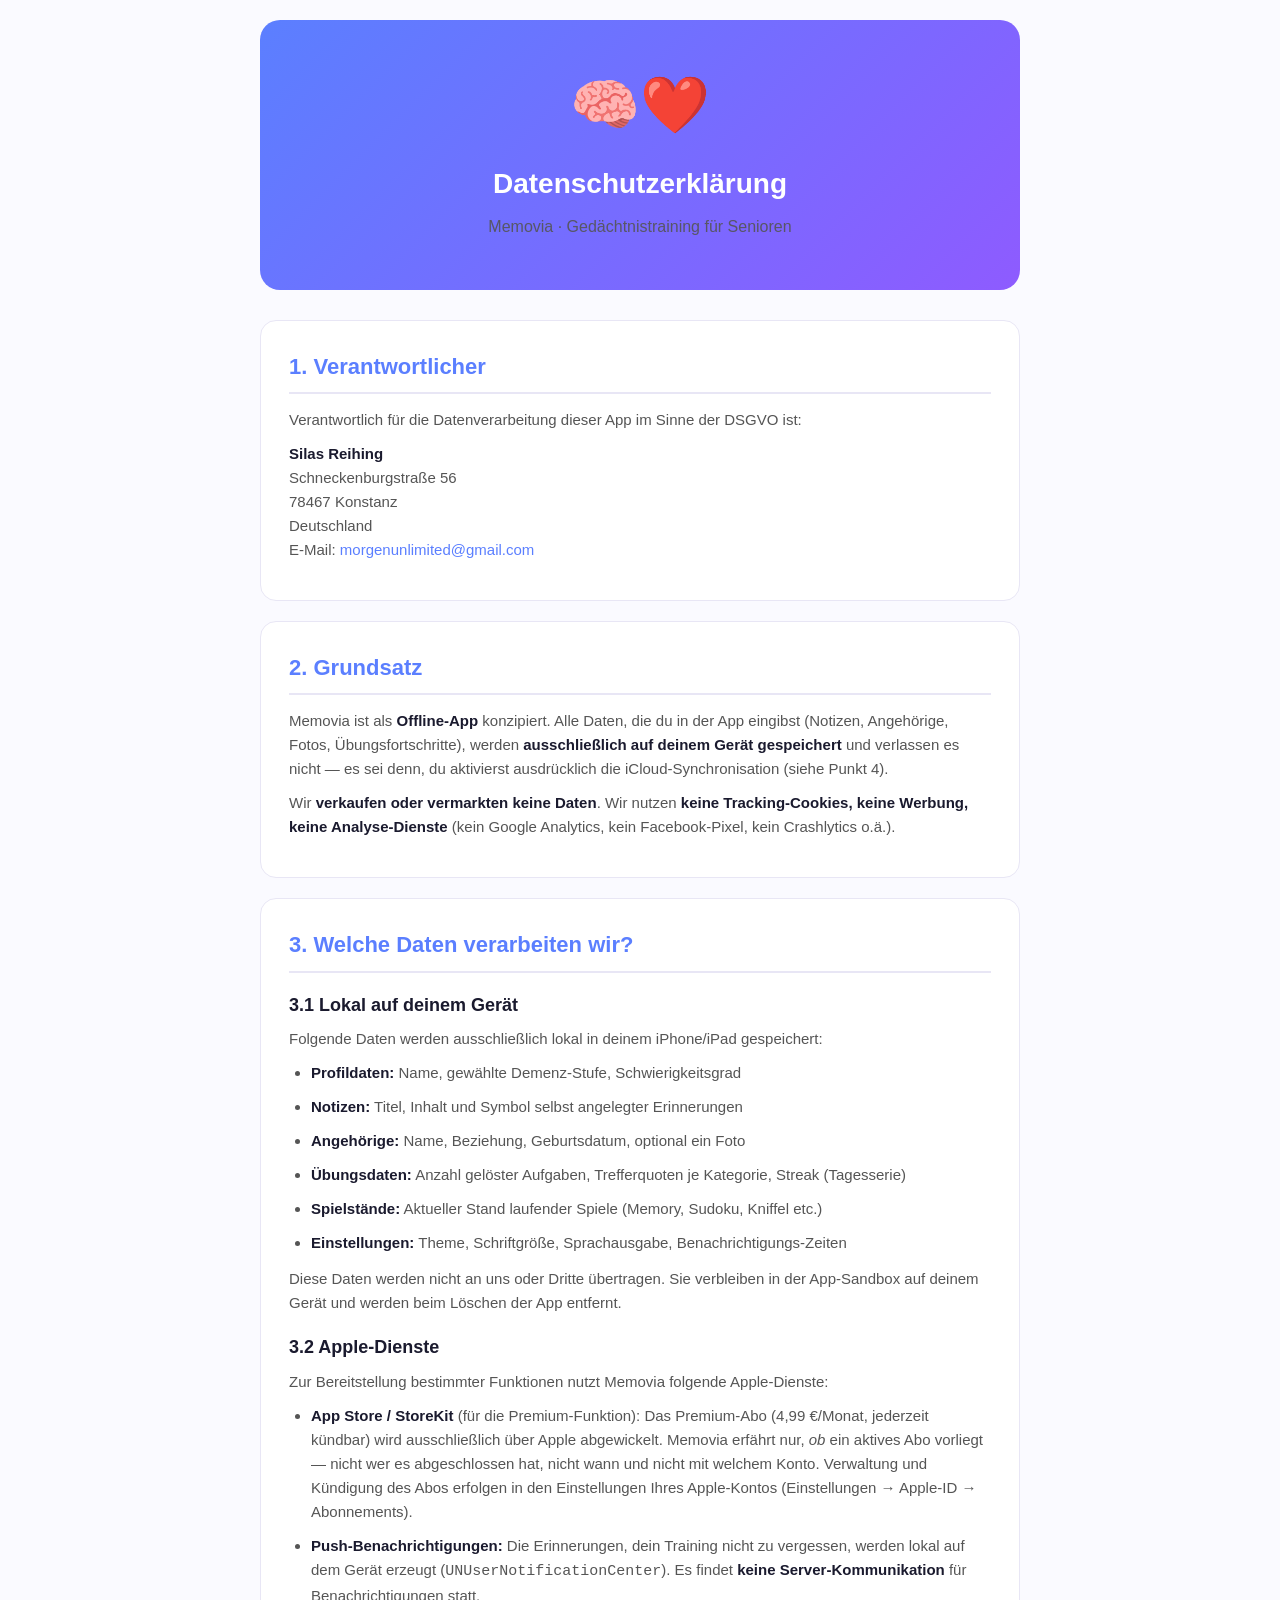
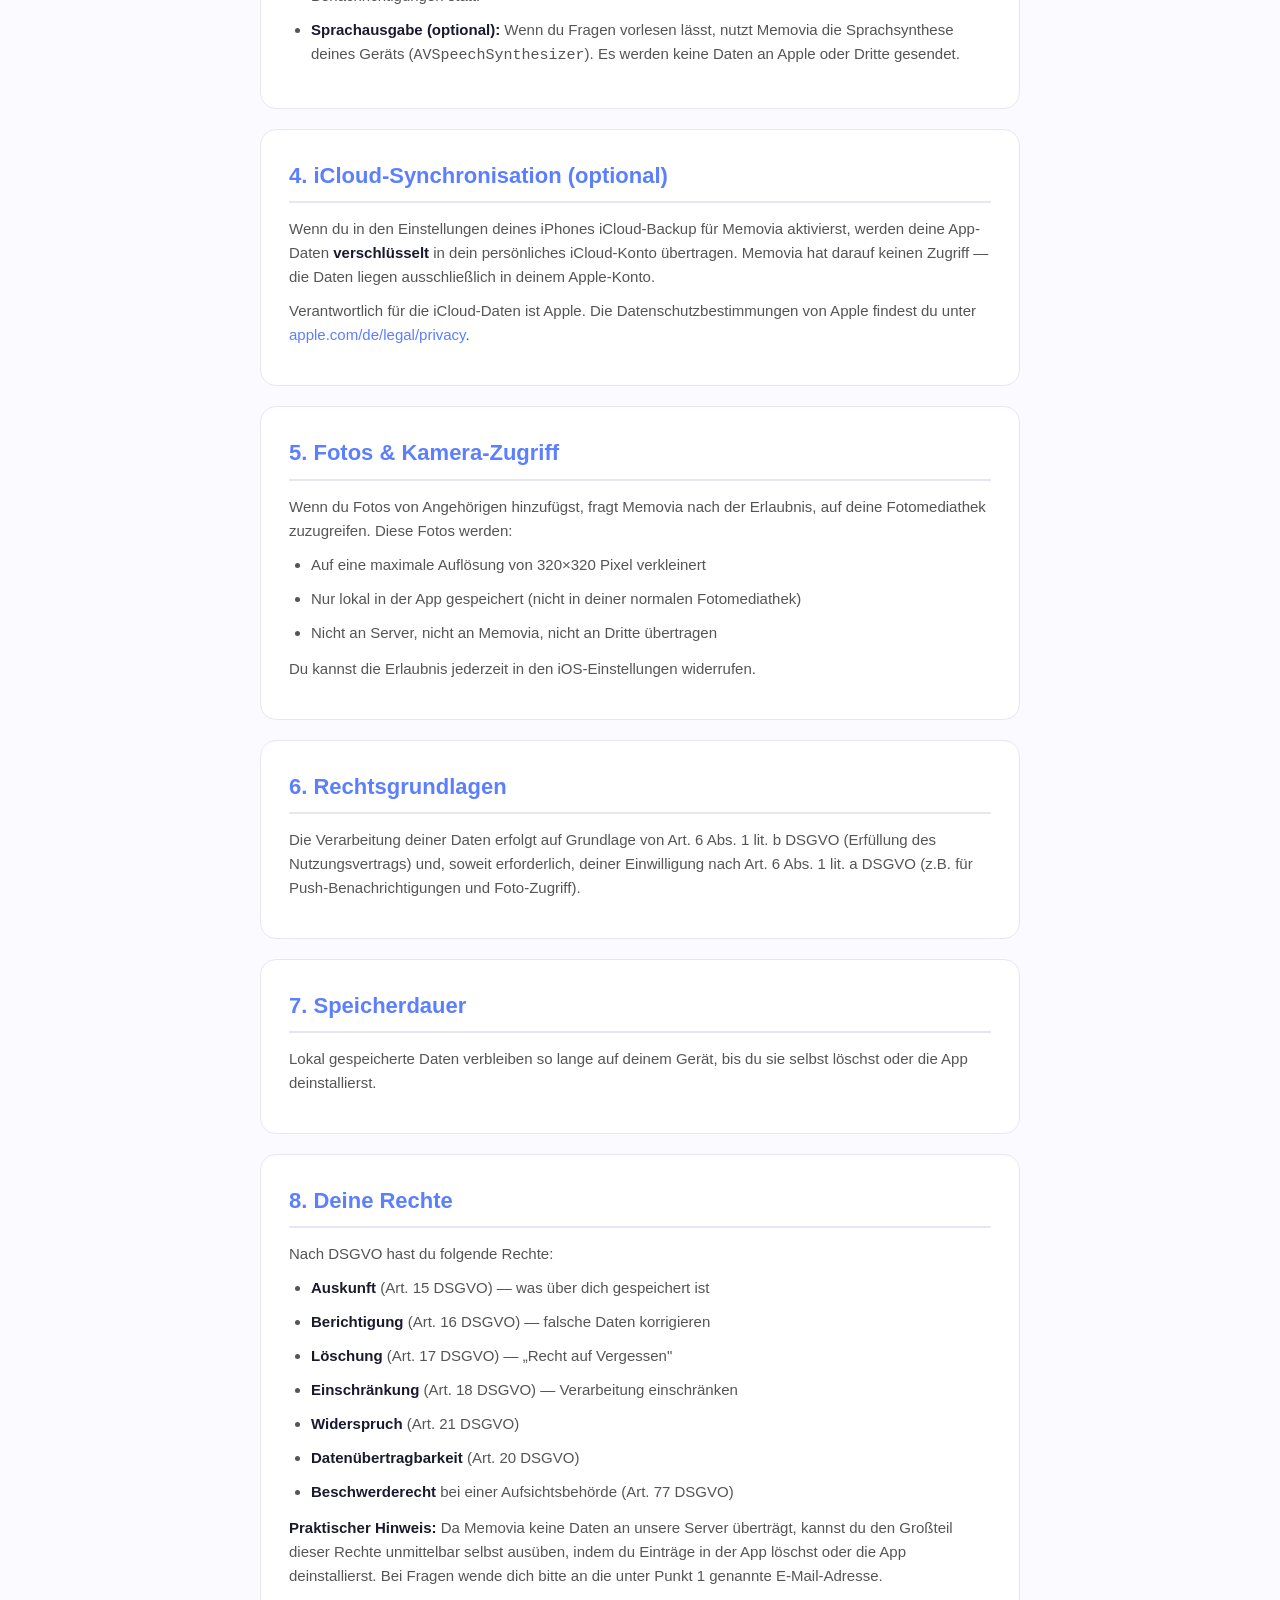
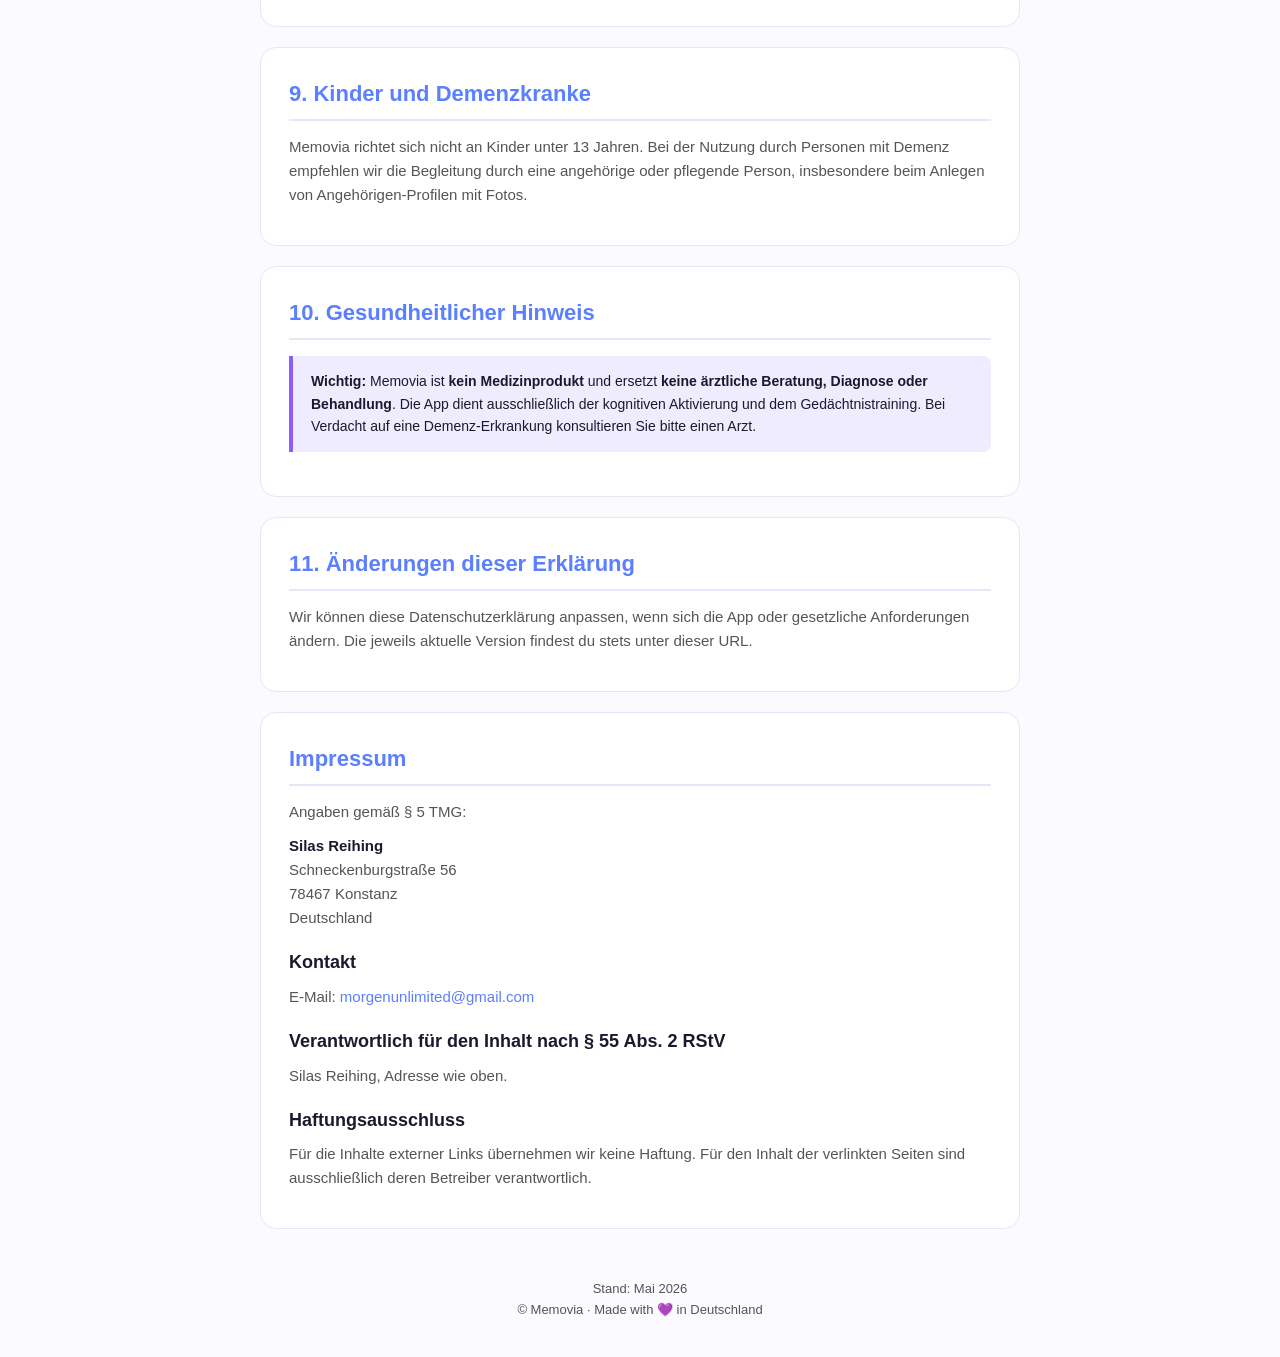
==== index.html @ f624fde2 "Add files via upload" ====
<!DOCTYPE html>
<html lang="de">
<head>
<meta charset="UTF-8">
<meta name="viewport" content="width=device-width, initial-scale=1.0">
<title>Datenschutzerklärung · Memovia</title>
<style>
  :root {
    --primary: #5B7FFF;
    --secondary: #8E5BFF;
    --accent: #FF6B8E;
    --text: #1a1a2e;
    --text-muted: #555;
    --bg: #fafaff;
    --card: #ffffff;
    --border: #e8e6f5;
  }
  * { box-sizing: border-box; margin: 0; padding: 0; }
  body {
    font-family: -apple-system, BlinkMacSystemFont, "Segoe UI", Roboto, sans-serif;
    background: var(--bg);
    color: var(--text);
    line-height: 1.6;
    padding: 20px;
  }
  .container {
    max-width: 760px;
    margin: 0 auto;
  }
  header {
    background: linear-gradient(135deg, var(--primary), var(--secondary));
    color: white;
    padding: 40px 30px;
    border-radius: 20px;
    margin-bottom: 30px;
    text-align: center;
  }
  header .logo {
    font-size: 56px;
    margin-bottom: 12px;
  }
  header h1 {
    font-size: 28px;
    margin-bottom: 8px;
    font-weight: 700;
  }
  header .subtitle {
    opacity: 0.9;
    font-size: 16px;
  }
  .card {
    background: var(--card);
    border: 1px solid var(--border);
    border-radius: 16px;
    padding: 28px;
    margin-bottom: 20px;
  }
  h2 {
    color: var(--primary);
    font-size: 22px;
    margin-bottom: 14px;
    padding-bottom: 8px;
    border-bottom: 2px solid var(--border);
  }
  h3 {
    color: var(--text);
    font-size: 18px;
    margin: 18px 0 8px 0;
  }
  p, li {
    color: var(--text-muted);
    font-size: 15px;
    margin-bottom: 10px;
  }
  ul, ol { padding-left: 22px; margin-bottom: 12px; }
  strong { color: var(--text); }
  .placeholder {
    background: #fff4e6;
    color: #cc7a00;
    padding: 2px 8px;
    border-radius: 4px;
    font-family: "SF Mono", Menlo, monospace;
    font-size: 14px;
  }
  .meta {
    text-align: center;
    color: var(--text-muted);
    font-size: 13px;
    margin-top: 30px;
    padding: 20px;
  }
  a { color: var(--primary); text-decoration: none; }
  a:hover { text-decoration: underline; }
  .note {
    background: #f0ecff;
    border-left: 4px solid var(--secondary);
    padding: 14px 18px;
    margin: 16px 0;
    border-radius: 0 8px 8px 0;
    font-size: 14px;
  }
  @media (max-width: 600px) {
    header { padding: 30px 20px; }
    header h1 { font-size: 22px; }
    .card { padding: 20px; }
  }
</style>
</head>
<body>
<div class="container">

  <header>
    <div class="logo">🧠❤️</div>
    <h1>Datenschutzerklärung</h1>
    <p class="subtitle">Memovia · Gedächtnistraining für Senioren</p>
  </header>

  <div class="card">
    <h2>1. Verantwortlicher</h2>
    <p>Verantwortlich für die Datenverarbeitung dieser App im Sinne der DSGVO ist:</p>
    <p>
      <strong>Silas Reihing</strong><br>
      Schneckenburgstraße 56<br>
      78467 Konstanz<br>
      Deutschland<br>
      E-Mail: <a href="mailto:morgenunlimited@gmail.com">morgenunlimited@gmail.com</a>
    </p>
  </div>

  <div class="card">
    <h2>2. Grundsatz</h2>
    <p>
      Memovia ist als <strong>Offline-App</strong> konzipiert. Alle Daten, die du
      in der App eingibst (Notizen, Angehörige, Fotos, Übungsfortschritte), werden
      <strong>ausschließlich auf deinem Gerät gespeichert</strong> und verlassen
      es nicht — es sei denn, du aktivierst ausdrücklich die iCloud-Synchronisation
      (siehe Punkt 4).
    </p>
    <p>
      Wir <strong>verkaufen oder vermarkten keine Daten</strong>. Wir nutzen
      <strong>keine Tracking-Cookies, keine Werbung, keine Analyse-Dienste</strong>
      (kein Google Analytics, kein Facebook-Pixel, kein Crashlytics o.ä.).
    </p>
  </div>

  <div class="card">
    <h2>3. Welche Daten verarbeiten wir?</h2>

    <h3>3.1 Lokal auf deinem Gerät</h3>
    <p>Folgende Daten werden ausschließlich lokal in deinem iPhone/iPad gespeichert:</p>
    <ul>
      <li><strong>Profildaten:</strong> Name, gewählte Demenz-Stufe, Schwierigkeitsgrad</li>
      <li><strong>Notizen:</strong> Titel, Inhalt und Symbol selbst angelegter Erinnerungen</li>
      <li><strong>Angehörige:</strong> Name, Beziehung, Geburtsdatum, optional ein Foto</li>
      <li><strong>Übungsdaten:</strong> Anzahl gelöster Aufgaben, Trefferquoten je Kategorie, Streak (Tagesserie)</li>
      <li><strong>Spielstände:</strong> Aktueller Stand laufender Spiele (Memory, Sudoku, Kniffel etc.)</li>
      <li><strong>Einstellungen:</strong> Theme, Schriftgröße, Sprachausgabe, Benachrichtigungs-Zeiten</li>
    </ul>
    <p>
      Diese Daten werden nicht an uns oder Dritte übertragen. Sie verbleiben in
      der App-Sandbox auf deinem Gerät und werden beim Löschen der App entfernt.
    </p>

    <h3>3.2 Apple-Dienste</h3>
    <p>Zur Bereitstellung bestimmter Funktionen nutzt Memovia folgende Apple-Dienste:</p>
    <ul>
      <li>
        <strong>App Store / StoreKit</strong> (für die Premium-Funktion):
        Das Premium-Abo (4,99 €/Monat, jederzeit kündbar) wird ausschließlich
        über Apple abgewickelt. Memovia erfährt nur, <em>ob</em> ein aktives Abo
        vorliegt — nicht wer es abgeschlossen hat, nicht wann und nicht mit welchem
        Konto. Verwaltung und Kündigung des Abos erfolgen in den Einstellungen
        Ihres Apple-Kontos (Einstellungen → Apple-ID → Abonnements).
      </li>
      <li>
        <strong>Push-Benachrichtigungen:</strong> Die Erinnerungen, dein Training
        nicht zu vergessen, werden lokal auf dem Gerät erzeugt
        (<code>UNUserNotificationCenter</code>). Es findet <strong>keine
        Server-Kommunikation</strong> für Benachrichtigungen statt.
      </li>
      <li>
        <strong>Sprachausgabe (optional):</strong> Wenn du Fragen vorlesen
        lässt, nutzt Memovia die Sprachsynthese deines Geräts (<code>AVSpeechSynthesizer</code>).
        Es werden keine Daten an Apple oder Dritte gesendet.
      </li>
    </ul>
  </div>

  <div class="card">
    <h2>4. iCloud-Synchronisation (optional)</h2>
    <p>
      Wenn du in den Einstellungen deines iPhones iCloud-Backup für Memovia
      aktivierst, werden deine App-Daten <strong>verschlüsselt</strong> in dein
      persönliches iCloud-Konto übertragen. Memovia hat darauf keinen Zugriff —
      die Daten liegen ausschließlich in deinem Apple-Konto.
    </p>
    <p>
      Verantwortlich für die iCloud-Daten ist Apple. Die Datenschutzbestimmungen
      von Apple findest du unter
      <a href="https://www.apple.com/de/legal/privacy/" target="_blank" rel="noopener">apple.com/de/legal/privacy</a>.
    </p>
  </div>

  <div class="card">
    <h2>5. Fotos & Kamera-Zugriff</h2>
    <p>
      Wenn du Fotos von Angehörigen hinzufügst, fragt Memovia nach der Erlaubnis,
      auf deine Fotomediathek zuzugreifen. Diese Fotos werden:
    </p>
    <ul>
      <li>Auf eine maximale Auflösung von 320×320 Pixel verkleinert</li>
      <li>Nur lokal in der App gespeichert (nicht in deiner normalen Fotomediathek)</li>
      <li>Nicht an Server, nicht an Memovia, nicht an Dritte übertragen</li>
    </ul>
    <p>
      Du kannst die Erlaubnis jederzeit in den iOS-Einstellungen widerrufen.
    </p>
  </div>

  <div class="card">
    <h2>6. Rechtsgrundlagen</h2>
    <p>
      Die Verarbeitung deiner Daten erfolgt auf Grundlage von Art. 6 Abs. 1 lit. b
      DSGVO (Erfüllung des Nutzungsvertrags) und, soweit erforderlich, deiner
      Einwilligung nach Art. 6 Abs. 1 lit. a DSGVO (z.B. für Push-Benachrichtigungen
      und Foto-Zugriff).
    </p>
  </div>

  <div class="card">
    <h2>7. Speicherdauer</h2>
    <p>
      Lokal gespeicherte Daten verbleiben so lange auf deinem Gerät, bis du sie
      selbst löschst oder die App deinstallierst.
    </p>
  </div>

  <div class="card">
    <h2>8. Deine Rechte</h2>
    <p>Nach DSGVO hast du folgende Rechte:</p>
    <ul>
      <li><strong>Auskunft</strong> (Art. 15 DSGVO) — was über dich gespeichert ist</li>
      <li><strong>Berichtigung</strong> (Art. 16 DSGVO) — falsche Daten korrigieren</li>
      <li><strong>Löschung</strong> (Art. 17 DSGVO) — „Recht auf Vergessen"</li>
      <li><strong>Einschränkung</strong> (Art. 18 DSGVO) — Verarbeitung einschränken</li>
      <li><strong>Widerspruch</strong> (Art. 21 DSGVO)</li>
      <li><strong>Datenübertragbarkeit</strong> (Art. 20 DSGVO)</li>
      <li><strong>Beschwerderecht</strong> bei einer Aufsichtsbehörde (Art. 77 DSGVO)</li>
    </ul>
    <p>
      <strong>Praktischer Hinweis:</strong> Da Memovia keine Daten an unsere
      Server überträgt, kannst du den Großteil dieser Rechte unmittelbar selbst
      ausüben, indem du Einträge in der App löschst oder die App deinstallierst.
      Bei Fragen wende dich bitte an die unter Punkt 1 genannte E-Mail-Adresse.
    </p>
  </div>

  <div class="card">
    <h2>9. Kinder und Demenzkranke</h2>
    <p>
      Memovia richtet sich nicht an Kinder unter 13 Jahren. Bei der Nutzung
      durch Personen mit Demenz empfehlen wir die Begleitung durch eine
      angehörige oder pflegende Person, insbesondere beim Anlegen von
      Angehörigen-Profilen mit Fotos.
    </p>
  </div>

  <div class="card">
    <h2>10. Gesundheitlicher Hinweis</h2>
    <div class="note">
      <strong>Wichtig:</strong> Memovia ist <strong>kein Medizinprodukt</strong>
      und ersetzt <strong>keine ärztliche Beratung, Diagnose oder Behandlung</strong>.
      Die App dient ausschließlich der kognitiven Aktivierung und dem
      Gedächtnistraining. Bei Verdacht auf eine Demenz-Erkrankung
      konsultieren Sie bitte einen Arzt.
    </div>
  </div>

  <div class="card">
    <h2>11. Änderungen dieser Erklärung</h2>
    <p>
      Wir können diese Datenschutzerklärung anpassen, wenn sich die App oder
      gesetzliche Anforderungen ändern. Die jeweils aktuelle Version findest du
      stets unter dieser URL.
    </p>
  </div>

  <!-- IMPRESSUM -->
  <div class="card">
    <h2>Impressum</h2>
    <p>Angaben gemäß § 5 TMG:</p>
    <p>
      <strong>Silas Reihing</strong><br>
      Schneckenburgstraße 56<br>
      78467 Konstanz<br>
      Deutschland
    </p>
    <h3>Kontakt</h3>
    <p>
      E-Mail: <a href="mailto:morgenunlimited@gmail.com">morgenunlimited@gmail.com</a></p>
    <h3>Verantwortlich für den Inhalt nach § 55 Abs. 2 RStV</h3>
    <p>
      Silas Reihing, Adresse wie oben.
    </p>
    <h3>Haftungsausschluss</h3>
    <p>
      Für die Inhalte externer Links übernehmen wir keine Haftung. Für den
      Inhalt der verlinkten Seiten sind ausschließlich deren Betreiber verantwortlich.
    </p>
  </div>

  <div class="meta">
    Stand: Mai 2026<br>
    © Memovia · Made with 💜 in Deutschland
  </div>

</div>
</body>
</html>
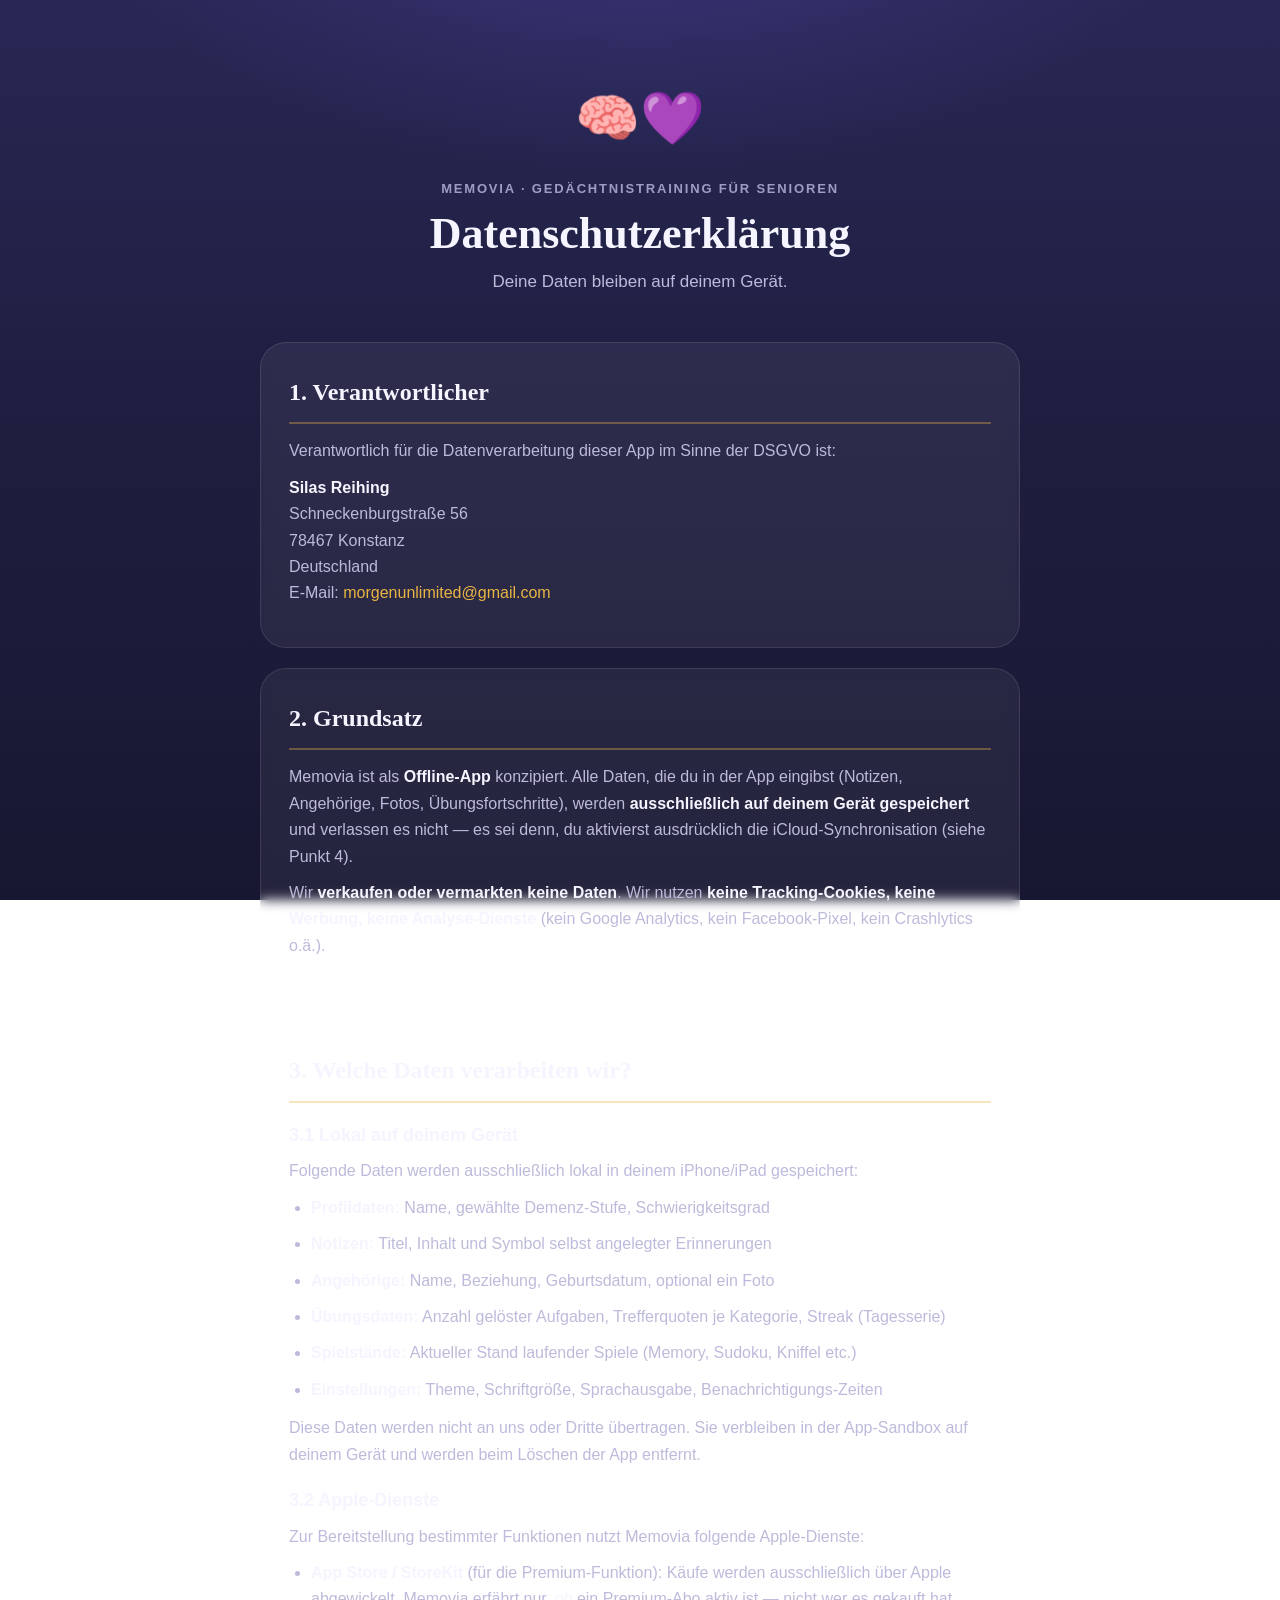
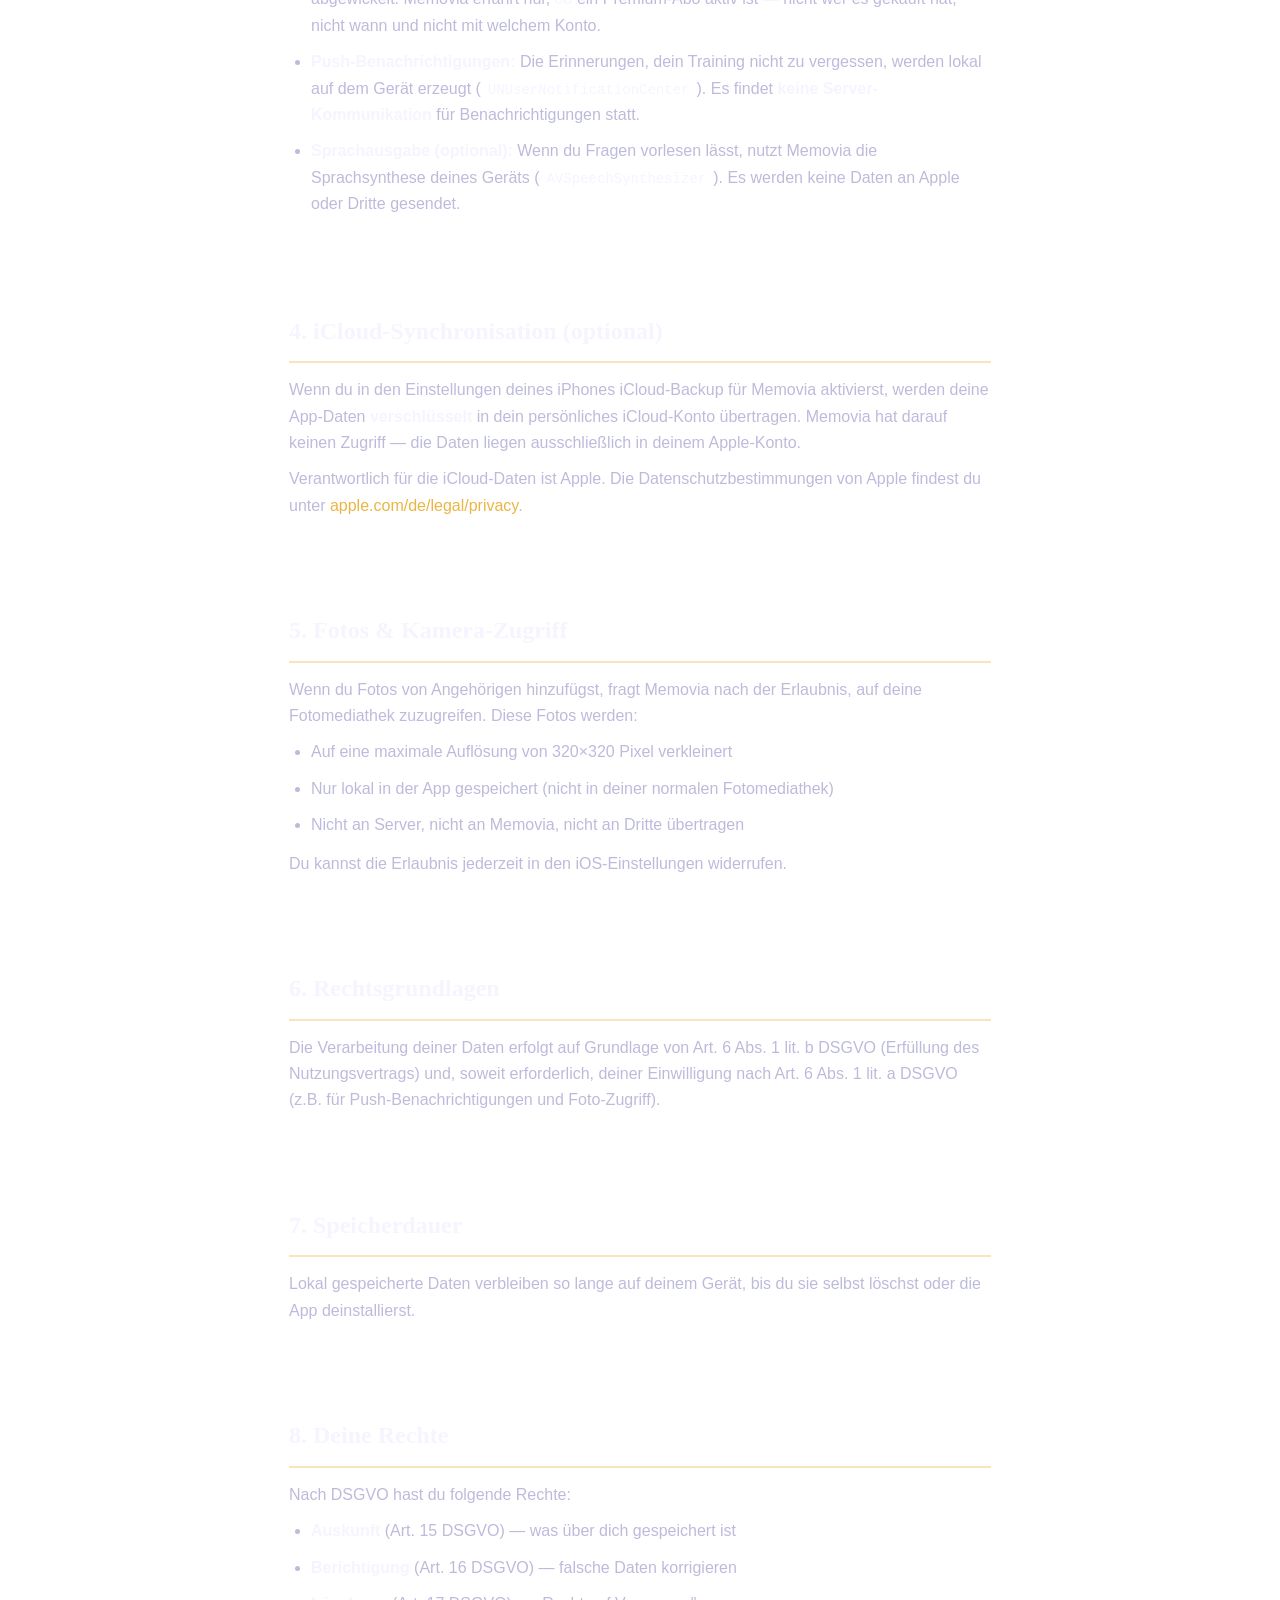
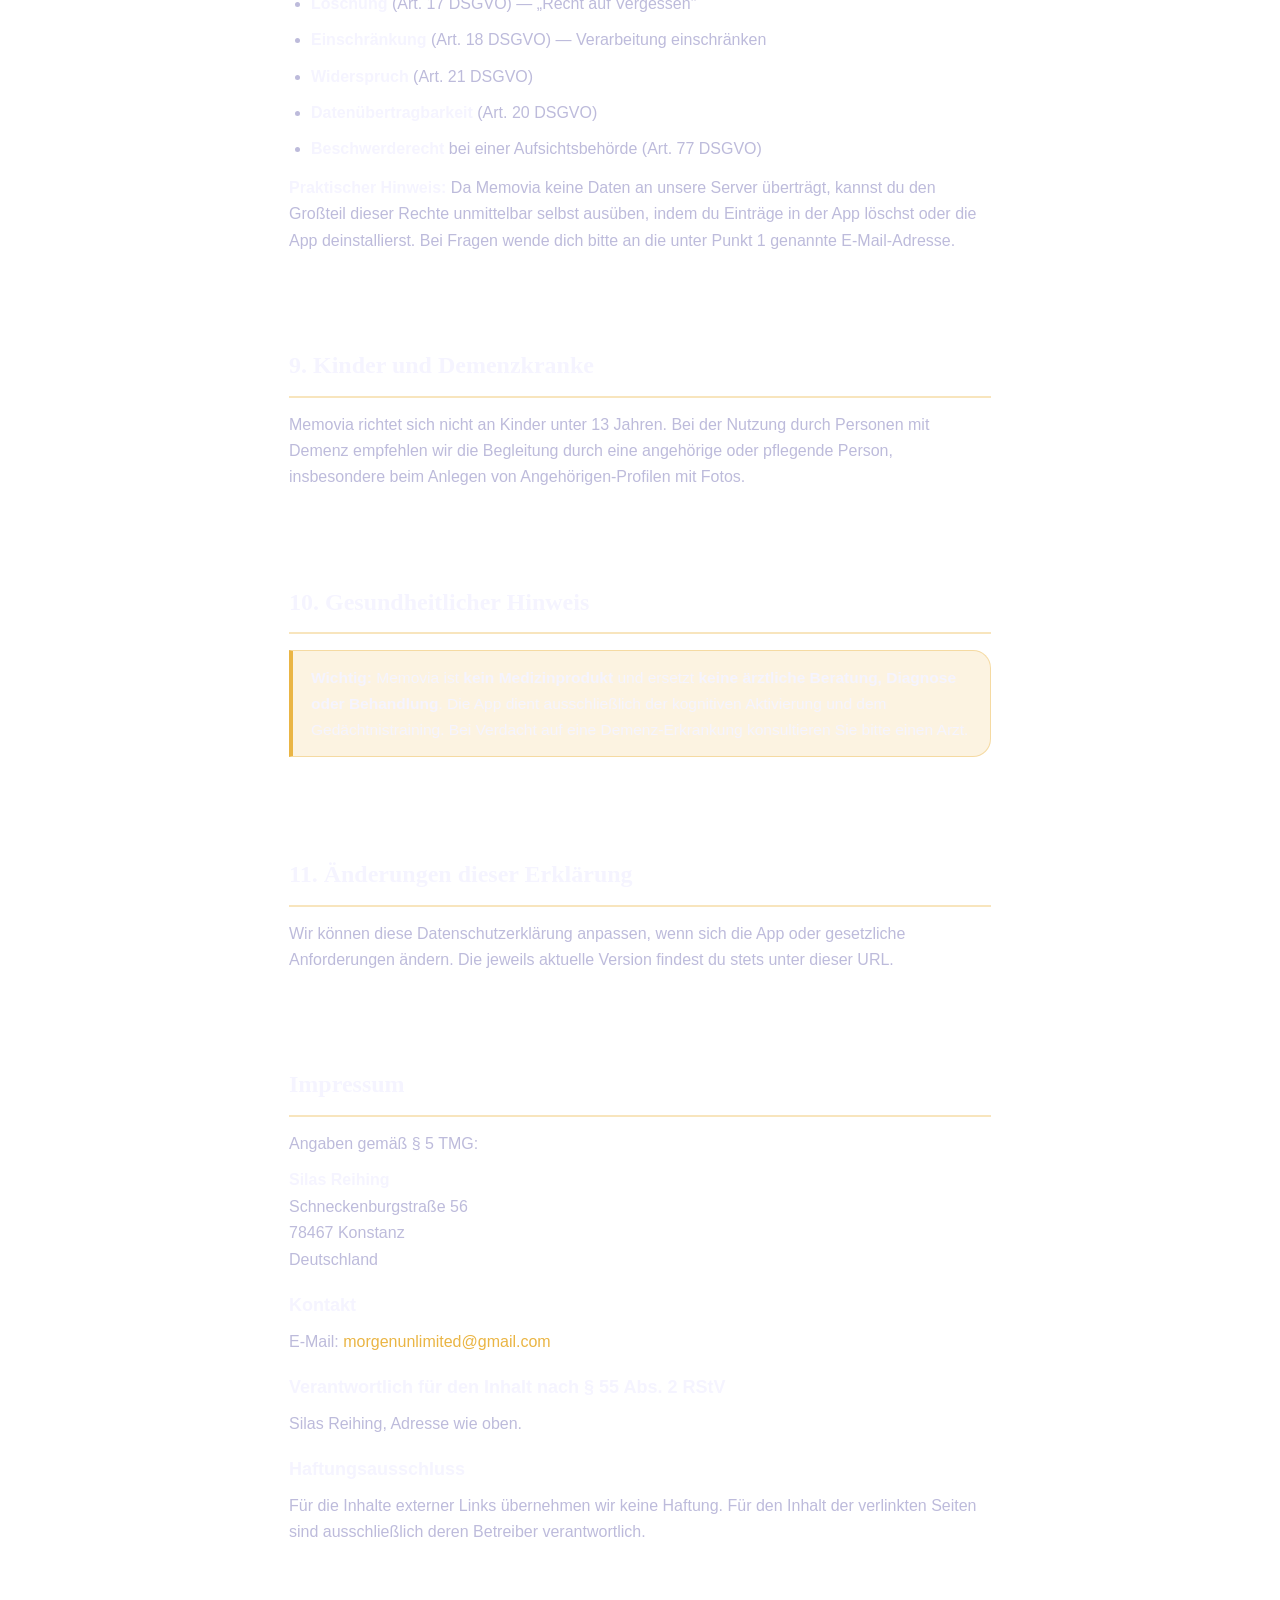
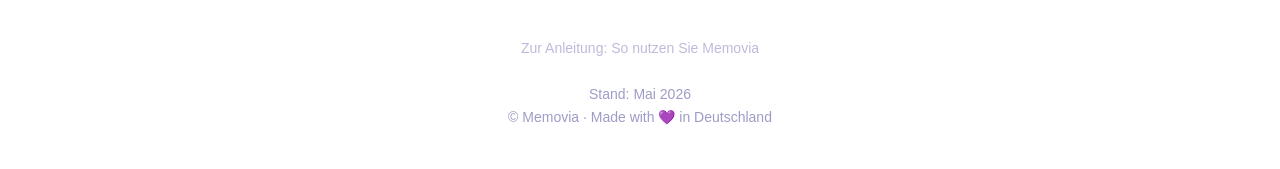
==== commit bf31bebe: "Add files via upload" ====
--- a/index.html
+++ b/index.html
@@ -5,104 +5,121 @@
 <meta name="viewport" content="width=device-width, initial-scale=1.0">
 <title>Datenschutzerklärung · Memovia</title>
 <style>
-  :root {
-    --primary: #5B7FFF;
-    --secondary: #8E5BFF;
-    --accent: #FF6B8E;
-    --text: #1a1a2e;
-    --text-muted: #555;
-    --bg: #fafaff;
-    --card: #ffffff;
-    --border: #e8e6f5;
-  }
-  * { box-sizing: border-box; margin: 0; padding: 0; }
-  body {
-    font-family: -apple-system, BlinkMacSystemFont, "Segoe UI", Roboto, sans-serif;
-    background: var(--bg);
-    color: var(--text);
-    line-height: 1.6;
-    padding: 20px;
-  }
-  .container {
-    max-width: 760px;
-    margin: 0 auto;
-  }
-  header {
-    background: linear-gradient(135deg, var(--primary), var(--secondary));
-    color: white;
-    padding: 40px 30px;
-    border-radius: 20px;
-    margin-bottom: 30px;
-    text-align: center;
-  }
-  header .logo {
-    font-size: 56px;
-    margin-bottom: 12px;
-  }
-  header h1 {
-    font-size: 28px;
-    margin-bottom: 8px;
-    font-weight: 700;
-  }
-  header .subtitle {
-    opacity: 0.9;
-    font-size: 16px;
-  }
-  .card {
-    background: var(--card);
-    border: 1px solid var(--border);
-    border-radius: 16px;
-    padding: 28px;
-    margin-bottom: 20px;
-  }
-  h2 {
-    color: var(--primary);
-    font-size: 22px;
-    margin-bottom: 14px;
-    padding-bottom: 8px;
-    border-bottom: 2px solid var(--border);
-  }
-  h3 {
-    color: var(--text);
-    font-size: 18px;
-    margin: 18px 0 8px 0;
-  }
-  p, li {
-    color: var(--text-muted);
-    font-size: 15px;
-    margin-bottom: 10px;
-  }
-  ul, ol { padding-left: 22px; margin-bottom: 12px; }
-  strong { color: var(--text); }
-  .placeholder {
-    background: #fff4e6;
-    color: #cc7a00;
-    padding: 2px 8px;
-    border-radius: 4px;
-    font-family: "SF Mono", Menlo, monospace;
-    font-size: 14px;
-  }
-  .meta {
-    text-align: center;
-    color: var(--text-muted);
-    font-size: 13px;
-    margin-top: 30px;
-    padding: 20px;
-  }
-  a { color: var(--primary); text-decoration: none; }
-  a:hover { text-decoration: underline; }
-  .note {
-    background: #f0ecff;
-    border-left: 4px solid var(--secondary);
-    padding: 14px 18px;
-    margin: 16px 0;
-    border-radius: 0 8px 8px 0;
-    font-size: 14px;
-  }
-  @media (max-width: 600px) {
-    header { padding: 30px 20px; }
-    header h1 { font-size: 22px; }
-    .card { padding: 20px; }
+  :root{
+    --bg-top:#282754;
+    --bg-mid:#1f1e40;
+    --bg-bottom:#181731;
+    --card:rgba(255,255,255,.06);
+    --card-strong:rgba(255,255,255,.09);
+    --card-border:rgba(255,255,255,.10);
+    --gold:#EAB544;
+    --gold-soft:rgba(234,181,68,.16);
+    --text:#F5F4FF;
+    --muted:#BDBBDB;
+    --eyebrow:#9E9CC6;
+    --radius:26px;
+    --radius-sm:18px;
+    --serif:'Iowan Old Style','Palatino Linotype','Book Antiqua',Georgia,'Times New Roman',serif;
+    --sans:-apple-system,BlinkMacSystemFont,'SF Pro Text','Segoe UI',Roboto,'Helvetica Neue',Arial,sans-serif;
+  }
+  *{box-sizing:border-box;margin:0;padding:0;}
+  body{
+    font-family:var(--sans);
+    background:
+      radial-gradient(900px 480px at 50% -120px, rgba(126,97,255,.22), transparent 62%),
+      linear-gradient(180deg, var(--bg-top) 0%, var(--bg-mid) 46%, var(--bg-bottom) 100%);
+    background-attachment:fixed;
+    color:var(--text);
+    line-height:1.65;
+    font-size:17px;
+    padding:20px;
+    -webkit-font-smoothing:antialiased;
+  }
+  .container{max-width:760px;margin:0 auto;}
+  header{
+    padding:56px 20px 36px;
+    text-align:center;
+  }
+  header .logo{font-size:52px;margin-bottom:16px;}
+  .eyebrow{
+    font-size:13px;font-weight:700;letter-spacing:.14em;text-transform:uppercase;
+    color:var(--eyebrow);display:block;
+  }
+  header h1{
+    font-family:var(--serif);
+    font-size:clamp(32px,6vw,44px);
+    font-weight:700;line-height:1.15;
+    margin:10px 0 8px;
+  }
+  header .subtitle{color:var(--muted);font-size:17px;}
+  .card{
+    background:var(--card);
+    border:1px solid var(--card-border);
+    border-radius:var(--radius);
+    padding:30px 28px;
+    margin-bottom:20px;
+    backdrop-filter:blur(6px);
+  }
+  h2{
+    font-family:var(--serif);
+    color:var(--text);
+    font-size:24px;
+    font-weight:700;
+    margin-bottom:14px;
+    padding-bottom:10px;
+    border-bottom:2px solid rgba(234,181,68,.35);
+  }
+  h3{
+    color:var(--text);
+    font-size:18px;
+    font-weight:700;
+    margin:18px 0 8px 0;
+  }
+  p, li{
+    color:var(--muted);
+    font-size:16px;
+    margin-bottom:10px;
+  }
+  ul, ol{padding-left:22px;margin-bottom:12px;}
+  strong{color:var(--text);font-weight:650;}
+  em{color:var(--text);}
+  code{
+    font-family:"SF Mono",Menlo,Consolas,monospace;
+    font-size:14px;
+    background:rgba(255,255,255,.09);
+    border:1px solid var(--card-border);
+    border-radius:6px;
+    padding:1px 6px;
+    color:var(--text);
+  }
+  a{color:var(--gold);text-decoration:none;}
+  a:hover{text-decoration:underline;}
+  a:focus-visible{outline:3px solid var(--gold);outline-offset:3px;border-radius:6px;}
+  .note{
+    background:var(--gold-soft);
+    border:1px solid rgba(234,181,68,.4);
+    border-left:4px solid var(--gold);
+    padding:14px 18px;
+    margin:16px 0;
+    border-radius:0 var(--radius-sm) var(--radius-sm) 0;
+    font-size:15.5px;
+    color:var(--text);
+  }
+  .note strong{color:var(--text);}
+  .meta{
+    text-align:center;
+    color:var(--eyebrow);
+    font-size:14px;
+    margin-top:30px;
+    padding:20px;
+  }
+  .meta a{color:var(--muted);border-bottom:1px solid rgba(255,255,255,.2);}
+  .meta a:hover{color:var(--text);text-decoration:none;}
+  @media (max-width:600px){
+    body{font-size:16px;}
+    header{padding:44px 12px 28px;}
+    header h1{font-size:28px;}
+    .card{padding:24px 20px;}
   }
 </style>
 </head>
@@ -110,9 +127,10 @@
 <div class="container">
 
   <header>
-    <div class="logo">🧠❤️</div>
+    <div class="logo">🧠💜</div>
+    <span class="eyebrow">Memovia · Gedächtnistraining für Senioren</span>
     <h1>Datenschutzerklärung</h1>
-    <p class="subtitle">Memovia · Gedächtnistraining für Senioren</p>
+    <p class="subtitle">Deine Daten bleiben auf deinem Gerät.</p>
   </header>
 
   <div class="card">
@@ -166,11 +184,9 @@
     <ul>
       <li>
         <strong>App Store / StoreKit</strong> (für die Premium-Funktion):
-        Das Premium-Abo (4,99 €/Monat, jederzeit kündbar) wird ausschließlich
-        über Apple abgewickelt. Memovia erfährt nur, <em>ob</em> ein aktives Abo
-        vorliegt — nicht wer es abgeschlossen hat, nicht wann und nicht mit welchem
-        Konto. Verwaltung und Kündigung des Abos erfolgen in den Einstellungen
-        Ihres Apple-Kontos (Einstellungen → Apple-ID → Abonnements).
+        Käufe werden ausschließlich über Apple abgewickelt. Memovia erfährt nur,
+        <em>ob</em> ein Premium-Abo aktiv ist — nicht wer es gekauft hat,
+        nicht wann und nicht mit welchem Konto.
       </li>
       <li>
         <strong>Push-Benachrichtigungen:</strong> Die Erinnerungen, dein Training
@@ -202,7 +218,7 @@
   </div>
 
   <div class="card">
-    <h2>5. Fotos & Kamera-Zugriff</h2>
+    <h2>5. Fotos &amp; Kamera-Zugriff</h2>
     <p>
       Wenn du Fotos von Angehörigen hinzufügst, fragt Memovia nach der Erlaubnis,
       auf deine Fotomediathek zuzugreifen. Diese Fotos werden:
@@ -310,6 +326,7 @@
   </div>
 
   <div class="meta">
+    <a href="anleitung.html">Zur Anleitung: So nutzen Sie Memovia</a><br><br>
     Stand: Mai 2026<br>
     © Memovia · Made with 💜 in Deutschland
   </div>
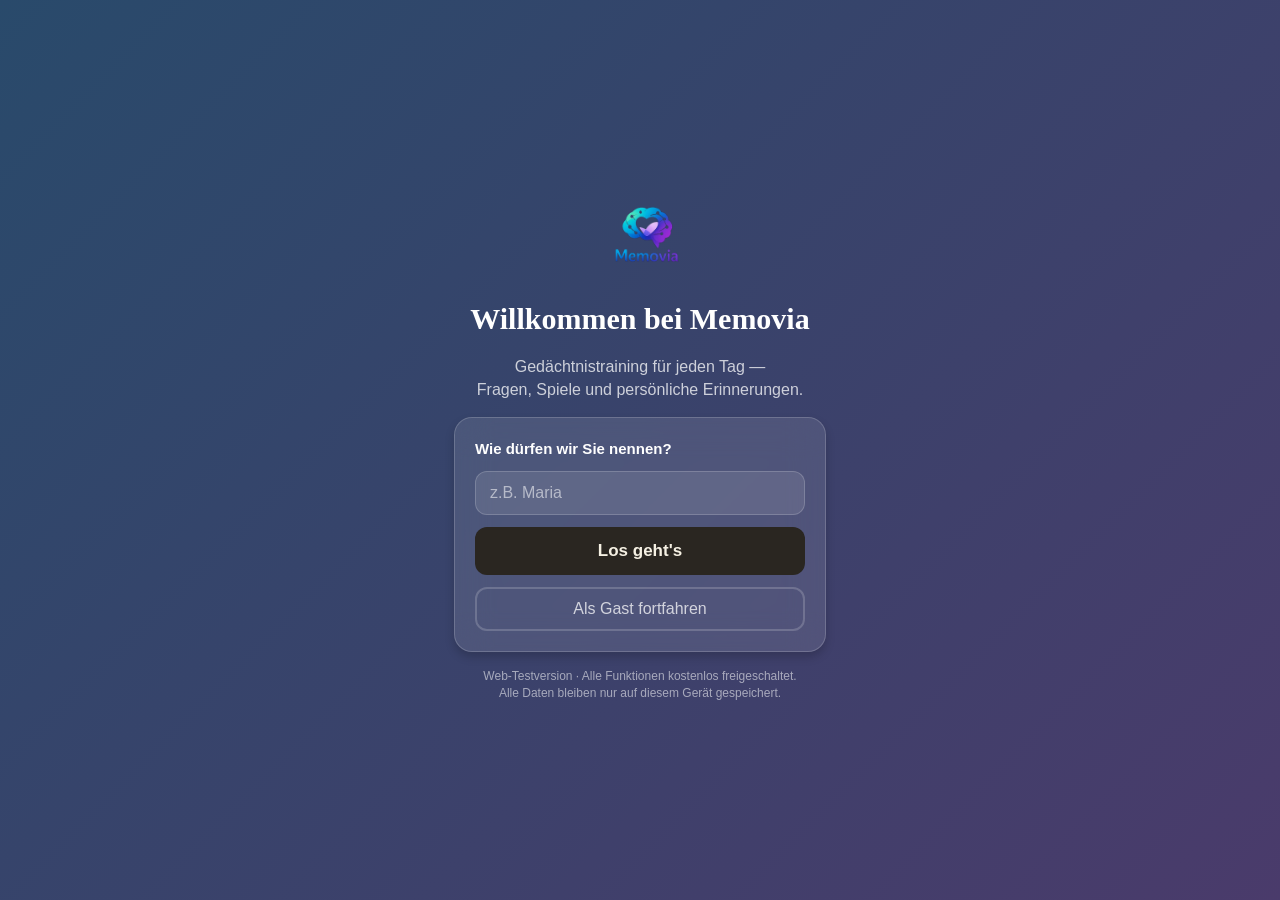
==== commit 50893991: "Add files via upload" ====
--- a/index.html
+++ b/index.html
@@ -2,335 +2,183 @@
 <html lang="de">
 <head>
 <meta charset="UTF-8">
-<meta name="viewport" content="width=device-width, initial-scale=1.0">
-<title>Datenschutzerklärung · Memovia</title>
-<style>
-  :root{
-    --bg-top:#282754;
-    --bg-mid:#1f1e40;
-    --bg-bottom:#181731;
-    --card:rgba(255,255,255,.06);
-    --card-strong:rgba(255,255,255,.09);
-    --card-border:rgba(255,255,255,.10);
-    --gold:#EAB544;
-    --gold-soft:rgba(234,181,68,.16);
-    --text:#F5F4FF;
-    --muted:#BDBBDB;
-    --eyebrow:#9E9CC6;
-    --radius:26px;
-    --radius-sm:18px;
-    --serif:'Iowan Old Style','Palatino Linotype','Book Antiqua',Georgia,'Times New Roman',serif;
-    --sans:-apple-system,BlinkMacSystemFont,'SF Pro Text','Segoe UI',Roboto,'Helvetica Neue',Arial,sans-serif;
-  }
-  *{box-sizing:border-box;margin:0;padding:0;}
-  body{
-    font-family:var(--sans);
-    background:
-      radial-gradient(900px 480px at 50% -120px, rgba(126,97,255,.22), transparent 62%),
-      linear-gradient(180deg, var(--bg-top) 0%, var(--bg-mid) 46%, var(--bg-bottom) 100%);
-    background-attachment:fixed;
-    color:var(--text);
-    line-height:1.65;
-    font-size:17px;
-    padding:20px;
-    -webkit-font-smoothing:antialiased;
-  }
-  .container{max-width:760px;margin:0 auto;}
-  header{
-    padding:56px 20px 36px;
-    text-align:center;
-  }
-  header .logo{font-size:52px;margin-bottom:16px;}
-  .eyebrow{
-    font-size:13px;font-weight:700;letter-spacing:.14em;text-transform:uppercase;
-    color:var(--eyebrow);display:block;
-  }
-  header h1{
-    font-family:var(--serif);
-    font-size:clamp(32px,6vw,44px);
-    font-weight:700;line-height:1.15;
-    margin:10px 0 8px;
-  }
-  header .subtitle{color:var(--muted);font-size:17px;}
-  .card{
-    background:var(--card);
-    border:1px solid var(--card-border);
-    border-radius:var(--radius);
-    padding:30px 28px;
-    margin-bottom:20px;
-    backdrop-filter:blur(6px);
-  }
-  h2{
-    font-family:var(--serif);
-    color:var(--text);
-    font-size:24px;
-    font-weight:700;
-    margin-bottom:14px;
-    padding-bottom:10px;
-    border-bottom:2px solid rgba(234,181,68,.35);
-  }
-  h3{
-    color:var(--text);
-    font-size:18px;
-    font-weight:700;
-    margin:18px 0 8px 0;
-  }
-  p, li{
-    color:var(--muted);
-    font-size:16px;
-    margin-bottom:10px;
-  }
-  ul, ol{padding-left:22px;margin-bottom:12px;}
-  strong{color:var(--text);font-weight:650;}
-  em{color:var(--text);}
-  code{
-    font-family:"SF Mono",Menlo,Consolas,monospace;
-    font-size:14px;
-    background:rgba(255,255,255,.09);
-    border:1px solid var(--card-border);
-    border-radius:6px;
-    padding:1px 6px;
-    color:var(--text);
-  }
-  a{color:var(--gold);text-decoration:none;}
-  a:hover{text-decoration:underline;}
-  a:focus-visible{outline:3px solid var(--gold);outline-offset:3px;border-radius:6px;}
-  .note{
-    background:var(--gold-soft);
-    border:1px solid rgba(234,181,68,.4);
-    border-left:4px solid var(--gold);
-    padding:14px 18px;
-    margin:16px 0;
-    border-radius:0 var(--radius-sm) var(--radius-sm) 0;
-    font-size:15.5px;
-    color:var(--text);
-  }
-  .note strong{color:var(--text);}
-  .meta{
-    text-align:center;
-    color:var(--eyebrow);
-    font-size:14px;
-    margin-top:30px;
-    padding:20px;
-  }
-  .meta a{color:var(--muted);border-bottom:1px solid rgba(255,255,255,.2);}
-  .meta a:hover{color:var(--text);text-decoration:none;}
-  @media (max-width:600px){
-    body{font-size:16px;}
-    header{padding:44px 12px 28px;}
-    header h1{font-size:28px;}
-    .card{padding:24px 20px;}
-  }
-</style>
+<meta name="viewport" content="width=device-width, initial-scale=1.0, viewport-fit=cover">
+<meta name="theme-color" content="#1F2647">
+<title>Memovia — Gedächtnistraining</title>
+<meta name="description" content="Memovia Web-Testversion: Gehirnjogging und Spiele für Senioren und Menschen mit Demenz. Alle Funktionen kostenlos.">
+<link rel="icon" type="image/png" href="icon.png">
+<link rel="apple-touch-icon" href="icon.png">
+<link rel="stylesheet" href="styles.css">
 </head>
 <body>
-<div class="container">
 
-  <header>
-    <div class="logo">🧠💜</div>
-    <span class="eyebrow">Memovia · Gedächtnistraining für Senioren</span>
-    <h1>Datenschutzerklärung</h1>
-    <p class="subtitle">Deine Daten bleiben auf deinem Gerät.</p>
-  </header>
+<!-- ═══════════ Onboarding (erster Start) ═══════════ -->
+<div id="onboarding" class="overlay hidden">
+  <div class="onboard-inner">
+    <img src="logo.png" alt="Memovia Logo" class="onboard-logo">
+    <h1 class="serif">Willkommen bei Memovia</h1>
+    <p class="onboard-sub">Gedächtnistraining für jeden Tag —<br>Fragen, Spiele und persönliche Erinnerungen.</p>
+    <div class="onboard-card glass">
+      <label for="onboardName">Wie dürfen wir Sie nennen?</label>
+      <input id="onboardName" type="text" placeholder="z.B. Maria" autocomplete="given-name" maxlength="24">
+      <button id="onboardStart" class="btn-primary">Los geht's</button>
+      <button id="onboardGuest" class="btn-ghost">Als Gast fortfahren</button>
+    </div>
+    <p class="onboard-note">Web-Testversion · Alle Funktionen kostenlos freigeschaltet.<br>Alle Daten bleiben nur auf diesem Gerät gespeichert.</p>
+  </div>
+</div>
 
-  <div class="card">
-    <h2>1. Verantwortlicher</h2>
-    <p>Verantwortlich für die Datenverarbeitung dieser App im Sinne der DSGVO ist:</p>
-    <p>
-      <strong>Silas Reihing</strong><br>
-      Schneckenburgstraße 56<br>
-      78467 Konstanz<br>
-      Deutschland<br>
-      E-Mail: <a href="mailto:morgenunlimited@gmail.com">morgenunlimited@gmail.com</a>
-    </p>
-  </div>
+<!-- ═══════════ Haupt-App ═══════════ -->
+<div id="app" class="hidden">
 
-  <div class="card">
-    <h2>2. Grundsatz</h2>
-    <p>
-      Memovia ist als <strong>Offline-App</strong> konzipiert. Alle Daten, die du
-      in der App eingibst (Notizen, Angehörige, Fotos, Übungsfortschritte), werden
-      <strong>ausschließlich auf deinem Gerät gespeichert</strong> und verlassen
-      es nicht — es sei denn, du aktivierst ausdrücklich die iCloud-Synchronisation
-      (siehe Punkt 4).
-    </p>
-    <p>
-      Wir <strong>verkaufen oder vermarkten keine Daten</strong>. Wir nutzen
-      <strong>keine Tracking-Cookies, keine Werbung, keine Analyse-Dienste</strong>
-      (kein Google Analytics, kein Facebook-Pixel, kein Crashlytics o.ä.).
-    </p>
-  </div>
+  <!-- ── Tab 0: Start ── -->
+  <main id="screen-start" class="screen">
+    <div class="page">
+      <header class="home-header">
+        <div class="home-brand">
+          <img src="logo.png" alt="" class="home-logo">
+          <span class="serif home-brand-name">Memovia</span>
+        </div>
+        <div class="home-header-actions">
+          <button id="btnSettings" class="icon-btn" aria-label="Einstellungen" title="Einstellungen">⚙</button>
+          <button id="btnLogout" class="icon-btn" aria-label="Abmelden" title="Abmelden">⎋</button>
+        </div>
+      </header>
 
-  <div class="card">
-    <h2>3. Welche Daten verarbeiten wir?</h2>
+      <div class="greeting">
+        <div class="greeting-phase"><span id="greetIcon">☀️</span> <span id="greetText">Schönen Tag</span></div>
+        <div id="greetName" class="serif greeting-name">Gast</div>
+      </div>
 
-    <h3>3.1 Lokal auf deinem Gerät</h3>
-    <p>Folgende Daten werden ausschließlich lokal in deinem iPhone/iPad gespeichert:</p>
-    <ul>
-      <li><strong>Profildaten:</strong> Name, gewählte Demenz-Stufe, Schwierigkeitsgrad</li>
-      <li><strong>Notizen:</strong> Titel, Inhalt und Symbol selbst angelegter Erinnerungen</li>
-      <li><strong>Angehörige:</strong> Name, Beziehung, Geburtsdatum, optional ein Foto</li>
-      <li><strong>Übungsdaten:</strong> Anzahl gelöster Aufgaben, Trefferquoten je Kategorie, Streak (Tagesserie)</li>
-      <li><strong>Spielstände:</strong> Aktueller Stand laufender Spiele (Memory, Sudoku, Kniffel etc.)</li>
-      <li><strong>Einstellungen:</strong> Theme, Schriftgröße, Sprachausgabe, Benachrichtigungs-Zeiten</li>
-    </ul>
-    <p>
-      Diese Daten werden nicht an uns oder Dritte übertragen. Sie verbleiben in
-      der App-Sandbox auf deinem Gerät und werden beim Löschen der App entfernt.
-    </p>
+      <section class="glass card" id="orientCard">
+        <div class="card-eyebrow">Zur Orientierung</div>
+        <div class="orient-row">
+          <span id="orientEmoji" class="orient-emoji">☀️</span>
+          <div>
+            <div class="serif orient-day">Heute ist <span id="orientWeekday">…</span>,</div>
+            <div class="orient-date">der <span id="orientDate">…</span></div>
+            <div class="orient-season" id="orientSeason">…</div>
+          </div>
+        </div>
+      </section>
 
-    <h3>3.2 Apple-Dienste</h3>
-    <p>Zur Bereitstellung bestimmter Funktionen nutzt Memovia folgende Apple-Dienste:</p>
-    <ul>
-      <li>
-        <strong>App Store / StoreKit</strong> (für die Premium-Funktion):
-        Käufe werden ausschließlich über Apple abgewickelt. Memovia erfährt nur,
-        <em>ob</em> ein Premium-Abo aktiv ist — nicht wer es gekauft hat,
-        nicht wann und nicht mit welchem Konto.
-      </li>
-      <li>
-        <strong>Push-Benachrichtigungen:</strong> Die Erinnerungen, dein Training
-        nicht zu vergessen, werden lokal auf dem Gerät erzeugt
-        (<code>UNUserNotificationCenter</code>). Es findet <strong>keine
-        Server-Kommunikation</strong> für Benachrichtigungen statt.
-      </li>
-      <li>
-        <strong>Sprachausgabe (optional):</strong> Wenn du Fragen vorlesen
-        lässt, nutzt Memovia die Sprachsynthese deines Geräts (<code>AVSpeechSynthesizer</code>).
-        Es werden keine Daten an Apple oder Dritte gesendet.
-      </li>
-    </ul>
-  </div>
+      <section class="glass card">
+        <div class="card-eyebrow">Heute</div>
+        <div class="today-stats">
+          <div class="mini-stat"><span class="mini-icon">✓</span><span id="statToday" class="serif mini-value">0</span><span class="mini-label">Übungen</span></div>
+          <div class="vdivider"></div>
+          <div class="mini-stat"><span class="mini-icon">◎</span><span id="statRate" class="serif mini-value">–</span><span class="mini-label">richtig</span></div>
+          <div class="vdivider"></div>
+          <div class="mini-stat"><span class="mini-icon">Σ</span><span id="statTotal" class="serif mini-value">0</span><span class="mini-label">insgesamt</span></div>
+        </div>
+        <div id="motivation" class="card-foot">Noch keine Übung heute — ein guter Moment, um zu starten.</div>
+      </section>
 
-  <div class="card">
-    <h2>4. iCloud-Synchronisation (optional)</h2>
-    <p>
-      Wenn du in den Einstellungen deines iPhones iCloud-Backup für Memovia
-      aktivierst, werden deine App-Daten <strong>verschlüsselt</strong> in dein
-      persönliches iCloud-Konto übertragen. Memovia hat darauf keinen Zugriff —
-      die Daten liegen ausschließlich in deinem Apple-Konto.
-    </p>
-    <p>
-      Verantwortlich für die iCloud-Daten ist Apple. Die Datenschutzbestimmungen
-      von Apple findest du unter
-      <a href="https://www.apple.com/de/legal/privacy/" target="_blank" rel="noopener">apple.com/de/legal/privacy</a>.
-    </p>
-  </div>
+      <button class="glass card recommend" id="btnRecommend">
+        <span class="recommend-icon">🧠</span>
+        <span class="recommend-texts">
+          <span class="card-eyebrow">Empfehlung für jetzt</span>
+          <span class="serif recommend-title">Gehirnjogging</span>
+          <span class="card-foot">Ein paar Übungen tun dem Kopf gut.</span>
+        </span>
+        <span class="recommend-play">▶</span>
+      </button>
 
-  <div class="card">
-    <h2>5. Fotos &amp; Kamera-Zugriff</h2>
-    <p>
-      Wenn du Fotos von Angehörigen hinzufügst, fragt Memovia nach der Erlaubnis,
-      auf deine Fotomediathek zuzugreifen. Diese Fotos werden:
-    </p>
-    <ul>
-      <li>Auf eine maximale Auflösung von 320×320 Pixel verkleinert</li>
-      <li>Nur lokal in der App gespeichert (nicht in deiner normalen Fotomediathek)</li>
-      <li>Nicht an Server, nicht an Memovia, nicht an Dritte übertragen</li>
-    </ul>
-    <p>
-      Du kannst die Erlaubnis jederzeit in den iOS-Einstellungen widerrufen.
-    </p>
-  </div>
+      <div class="overview-row">
+        <button class="glass card overview-tile" data-goto="2">
+          <span class="tile-icon">🎲</span><span class="tile-title">Spiele</span><span id="tileGames" class="tile-detail">18 Spiele</span>
+        </button>
+        <button class="glass card overview-tile" data-goto="3">
+          <span class="tile-icon">📝</span><span class="tile-title">Notizen</span><span id="tileNotes" class="tile-detail">anlegen</span>
+        </button>
+        <button class="glass card overview-tile" data-goto="4">
+          <span class="tile-icon">👥</span><span class="tile-title">Angehörige</span><span id="tileFamily" class="tile-detail">anlegen</span>
+        </button>
+      </div>
 
-  <div class="card">
-    <h2>6. Rechtsgrundlagen</h2>
-    <p>
-      Die Verarbeitung deiner Daten erfolgt auf Grundlage von Art. 6 Abs. 1 lit. b
-      DSGVO (Erfüllung des Nutzungsvertrags) und, soweit erforderlich, deiner
-      Einwilligung nach Art. 6 Abs. 1 lit. a DSGVO (z.B. für Push-Benachrichtigungen
-      und Foto-Zugriff).
-    </p>
-  </div>
+      <button class="glass card stats-link" id="btnStats">
+        <span class="tile-icon">📊</span>
+        <span class="recommend-texts">
+          <span class="tile-title">Fortschritt ansehen</span>
+          <span class="card-foot">Streak, Wochenübersicht und Stärken</span>
+        </span>
+        <span class="chevron">›</span>
+      </button>
+    </div>
+  </main>
 
-  <div class="card">
-    <h2>7. Speicherdauer</h2>
-    <p>
-      Lokal gespeicherte Daten verbleiben so lange auf deinem Gerät, bis du sie
-      selbst löschst oder die App deinstallierst.
-    </p>
-  </div>
+  <!-- ── Tab 1: Fragen ── -->
+  <main id="screen-fragen" class="screen hidden">
+    <div class="page">
+      <header class="section-header">
+        <div>
+          <h2 class="serif">Fragen</h2>
+          <div id="quizSession" class="section-sub">0 gelöst · 0 richtig</div>
+        </div>
+        <button id="btnQuizSettings" class="pill-btn">⚙ Einstellungen</button>
+      </header>
+      <div id="quizArea"></div>
+    </div>
+  </main>
 
-  <div class="card">
-    <h2>8. Deine Rechte</h2>
-    <p>Nach DSGVO hast du folgende Rechte:</p>
-    <ul>
-      <li><strong>Auskunft</strong> (Art. 15 DSGVO) — was über dich gespeichert ist</li>
-      <li><strong>Berichtigung</strong> (Art. 16 DSGVO) — falsche Daten korrigieren</li>
-      <li><strong>Löschung</strong> (Art. 17 DSGVO) — „Recht auf Vergessen"</li>
-      <li><strong>Einschränkung</strong> (Art. 18 DSGVO) — Verarbeitung einschränken</li>
-      <li><strong>Widerspruch</strong> (Art. 21 DSGVO)</li>
-      <li><strong>Datenübertragbarkeit</strong> (Art. 20 DSGVO)</li>
-      <li><strong>Beschwerderecht</strong> bei einer Aufsichtsbehörde (Art. 77 DSGVO)</li>
-    </ul>
-    <p>
-      <strong>Praktischer Hinweis:</strong> Da Memovia keine Daten an unsere
-      Server überträgt, kannst du den Großteil dieser Rechte unmittelbar selbst
-      ausüben, indem du Einträge in der App löschst oder die App deinstallierst.
-      Bei Fragen wende dich bitte an die unter Punkt 1 genannte E-Mail-Adresse.
-    </p>
-  </div>
+  <!-- ── Tab 2: Spiele ── -->
+  <main id="screen-spiele" class="screen hidden">
+    <div class="page">
+      <header class="section-header center"><h2 class="serif">Spiele</h2></header>
+      <div id="gamesGrid" class="games-grid"></div>
+    </div>
+  </main>
 
-  <div class="card">
-    <h2>9. Kinder und Demenzkranke</h2>
-    <p>
-      Memovia richtet sich nicht an Kinder unter 13 Jahren. Bei der Nutzung
-      durch Personen mit Demenz empfehlen wir die Begleitung durch eine
-      angehörige oder pflegende Person, insbesondere beim Anlegen von
-      Angehörigen-Profilen mit Fotos.
-    </p>
-  </div>
+  <!-- ── Tab 3: Notizen ── -->
+  <main id="screen-notizen" class="screen hidden">
+    <div class="page">
+      <header class="section-header">
+        <h2 class="serif">Notizen</h2>
+        <button id="btnAddNote" class="icon-btn big" aria-label="Neue Notiz">＋</button>
+      </header>
+      <div id="notesList"></div>
+    </div>
+  </main>
 
-  <div class="card">
-    <h2>10. Gesundheitlicher Hinweis</h2>
-    <div class="note">
-      <strong>Wichtig:</strong> Memovia ist <strong>kein Medizinprodukt</strong>
-      und ersetzt <strong>keine ärztliche Beratung, Diagnose oder Behandlung</strong>.
-      Die App dient ausschließlich der kognitiven Aktivierung und dem
-      Gedächtnistraining. Bei Verdacht auf eine Demenz-Erkrankung
-      konsultieren Sie bitte einen Arzt.
+  <!-- ── Tab 4: Angehörige ── -->
+  <main id="screen-familie" class="screen hidden">
+    <div class="page">
+      <header class="section-header">
+        <h2 class="serif">Angehörige</h2>
+        <button id="btnAddFamily" class="icon-btn big" aria-label="Hinzufügen">＋</button>
+      </header>
+      <div class="segmented" id="familySegments">
+        <button class="seg active" data-seg="0">Personen</button>
+        <button class="seg" data-seg="1">Erinnerungen</button>
+        <button class="seg" data-seg="2">Einblick</button>
+      </div>
+      <div id="familyContent"></div>
     </div>
-  </div>
+  </main>
 
-  <div class="card">
-    <h2>11. Änderungen dieser Erklärung</h2>
-    <p>
-      Wir können diese Datenschutzerklärung anpassen, wenn sich die App oder
-      gesetzliche Anforderungen ändern. Die jeweils aktuelle Version findest du
-      stets unter dieser URL.
-    </p>
-  </div>
+  <!-- ── Tab-Leiste ── -->
+  <nav id="tabbar" aria-label="Hauptnavigation">
+    <button class="tab active" data-tab="0"><span class="tab-icon">🏠</span><span>Start</span></button>
+    <button class="tab" data-tab="1"><span class="tab-icon">🧠</span><span>Fragen</span></button>
+    <button class="tab" data-tab="2"><span class="tab-icon">🎲</span><span>Spiele</span></button>
+    <button class="tab" data-tab="3"><span class="tab-icon">📝</span><span>Notizen</span></button>
+    <button class="tab" data-tab="4"><span class="tab-icon">👥</span><span>Angehörige</span></button>
+  </nav>
+</div>
 
-  <!-- IMPRESSUM -->
-  <div class="card">
-    <h2>Impressum</h2>
-    <p>Angaben gemäß § 5 TMG:</p>
-    <p>
-      <strong>Silas Reihing</strong><br>
-      Schneckenburgstraße 56<br>
-      78467 Konstanz<br>
-      Deutschland
-    </p>
-    <h3>Kontakt</h3>
-    <p>
-      E-Mail: <a href="mailto:morgenunlimited@gmail.com">morgenunlimited@gmail.com</a></p>
-    <h3>Verantwortlich für den Inhalt nach § 55 Abs. 2 RStV</h3>
-    <p>
-      Silas Reihing, Adresse wie oben.
-    </p>
-    <h3>Haftungsausschluss</h3>
-    <p>
-      Für die Inhalte externer Links übernehmen wir keine Haftung. Für den
-      Inhalt der verlinkten Seiten sind ausschließlich deren Betreiber verantwortlich.
-    </p>
-  </div>
+<!-- ═══════════ Overlays ═══════════ -->
+<div id="sheetSettings" class="overlay sheet hidden" role="dialog" aria-label="Einstellungen"></div>
+<div id="sheetQuizSettings" class="overlay sheet hidden" role="dialog" aria-label="Fragen-Einstellungen"></div>
+<div id="sheetStats" class="overlay sheet hidden" role="dialog" aria-label="Fortschritt"></div>
+<div id="sheetEditor" class="overlay sheet hidden" role="dialog" aria-label="Bearbeiten"></div>
+<div id="gameOverlay" class="overlay game hidden" role="dialog" aria-label="Spiel"></div>
+<div id="streakOverlay" class="overlay hidden" role="dialog" aria-label="Belohnung"></div>
 
-  <div class="meta">
-    <a href="anleitung.html">Zur Anleitung: So nutzen Sie Memovia</a><br><br>
-    Stand: Mai 2026<br>
-    © Memovia · Made with 💜 in Deutschland
-  </div>
-
-</div>
+<script src="data.js"></script>
+<script src="generator.js"></script>
+<script src="games.js"></script>
+<script src="games2.js"></script>
+<script src="games3.js"></script>
+<script src="app.js"></script>
 </body>
 </html>
--- a/styles.css
+++ b/styles.css
@@ -0,0 +1,657 @@
+/* ═══════════════════════════════════════════════════════════════
+   Memovia Web — Design 1:1 nach der iOS-App (Theme.swift)
+   Gold #D4A117 · Accent #C75440 · Grün #4D8C52
+   Themes: Standard (4 Tagesphasen) · Tag · Nacht
+   ═══════════════════════════════════════════════════════════════ */
+
+:root {
+  --gold: #D4A117;
+  --accent: #C75440;
+  --green: #4D8C52;
+  --green-bright: #99E6A6;
+  --red-soft: #FFB399;
+  --glass: rgba(255,255,255,0.10);
+  --glass-strong: rgba(255,255,255,0.16);
+  --stroke: rgba(255,255,255,0.18);
+  --stroke-soft: rgba(255,255,255,0.25);
+  --text: #ffffff;
+  --text-soft: rgba(255,255,255,0.75);
+  --text-faint: rgba(255,255,255,0.55);
+  --radius: 18px;
+  --radius-s: 14px;
+  --font-scale: 1;
+  --serif: "Iowan Old Style", "Palatino Linotype", Palatino, Georgia, "Times New Roman", serif;
+  --sans: -apple-system, BlinkMacSystemFont, "Segoe UI", Roboto, "Helvetica Neue", Arial, sans-serif;
+  /* Standard-Theme Tagesphase "Tag" als Ausgangswert */
+  --bg-a: #294A6B;
+  --bg-b: #4A3B6B;
+}
+
+/* Tagesphasen des Standard-Themes (Theme.swift dayGradient) */
+body[data-theme="standard"][data-phase="0"] { --bg-a:#335780; --bg-b:#6B668C; } /* Morgen */
+body[data-theme="standard"][data-phase="1"] { --bg-a:#294A6B; --bg-b:#4A3B6B; } /* Tag */
+body[data-theme="standard"][data-phase="2"] { --bg-a:#4D3866; --bg-b:#734061; } /* Abend */
+body[data-theme="standard"][data-phase="3"] { --bg-a:#1F2647; --bg-b:#2E2952; } /* Nacht */
+body[data-theme="hell"]   { --bg-a:#8CA6D9; --bg-b:#AD99D1; }
+body[data-theme="dunkel"] { --bg-a:#0A0A0F; --bg-b:#14141A; --glass:rgba(255,255,255,0.07); }
+
+* { margin: 0; padding: 0; box-sizing: border-box; -webkit-tap-highlight-color: transparent; }
+html { height: 100%; }
+body {
+  min-height: 100%;
+  font-family: var(--sans);
+  color: var(--text);
+  background: linear-gradient(135deg, var(--bg-a), var(--bg-b)) fixed;
+  font-size: calc(16px * var(--font-scale));
+  line-height: 1.4;
+  overscroll-behavior-y: none;
+}
+.serif { font-family: var(--serif); }
+.hidden { display: none !important; }
+button { font-family: inherit; color: inherit; background: none; border: none; cursor: pointer; font-size: inherit; }
+input, textarea, select {
+  font-family: inherit; font-size: calc(16px * var(--font-scale)); color: var(--text);
+  background: rgba(255,255,255,0.10); border: 1px solid var(--stroke);
+  border-radius: 12px; padding: 12px 14px; width: 100%; outline: none;
+}
+input::placeholder, textarea::placeholder { color: var(--text-faint); }
+input:focus, textarea:focus, select:focus { border-color: var(--stroke-soft); background: rgba(255,255,255,0.14); }
+select option { color: #222; }
+:focus-visible { outline: 2px solid var(--gold); outline-offset: 2px; }
+@media (prefers-reduced-motion: reduce) {
+  *, *::before, *::after { animation-duration: 0.01ms !important; transition-duration: 0.01ms !important; }
+}
+
+/* ═══ Layout-Rahmen ═══ */
+#app { min-height: 100dvh; display: flex; flex-direction: column; }
+.screen { flex: 1; }
+.page {
+  max-width: 560px; margin: 0 auto; padding: 14px 16px calc(96px + env(safe-area-inset-bottom));
+  display: flex; flex-direction: column; gap: 12px;
+}
+@media (min-width: 900px) { .page { max-width: 640px; } }
+
+/* ═══ Glas-Karten (ultraThinMaterial) ═══ */
+.glass {
+  background: var(--glass);
+  -webkit-backdrop-filter: blur(18px); backdrop-filter: blur(18px);
+  border: 1px solid var(--stroke);
+  border-radius: var(--radius);
+  box-shadow: 0 5px 10px rgba(0,0,0,0.18);
+}
+.card { padding: 16px; }
+.card-eyebrow {
+  font-size: calc(13px * var(--font-scale)); font-weight: 600; letter-spacing: 0.06em;
+  text-transform: uppercase; color: var(--text-soft); margin-bottom: 10px;
+}
+.card-foot { font-size: calc(13px * var(--font-scale)); color: var(--text-soft); margin-top: 10px; }
+.chevron { color: rgba(255,255,255,0.5); font-size: 22px; }
+
+/* ═══ Buttons ═══ */
+.btn-primary {
+  display: block; width: 100%; min-height: 48px; padding: 13px 18px;
+  background: #2A2621; color: #F5F0E3; font-weight: 600;
+  border-radius: 12px; font-size: calc(17px * var(--font-scale));
+}
+.btn-primary:active { opacity: 0.85; }
+.btn-accent {
+  display: inline-block; padding: 13px 26px; background: var(--accent); color: #fff;
+  font-weight: 600; border-radius: 999px; font-size: calc(17px * var(--font-scale));
+}
+.btn-ghost {
+  display: block; width: 100%; padding: 11px; color: var(--text-soft);
+  border: 2px solid var(--stroke); border-radius: 12px; font-weight: 500;
+}
+.pill-btn {
+  display: inline-flex; align-items: center; gap: 6px; padding: 9px 14px;
+  background: var(--glass); border: 1px solid var(--stroke-soft); border-radius: 999px;
+  -webkit-backdrop-filter: blur(14px); backdrop-filter: blur(14px);
+  font-size: calc(14px * var(--font-scale)); font-weight: 600;
+}
+.icon-btn {
+  width: 38px; height: 38px; display: inline-flex; align-items: center; justify-content: center;
+  background: var(--glass); border: 1px solid var(--stroke); border-radius: 50%;
+  -webkit-backdrop-filter: blur(14px); backdrop-filter: blur(14px);
+  font-size: 17px;
+}
+.icon-btn.big { font-size: 24px; width: 42px; height: 42px; }
+
+/* ═══ Onboarding ═══ */
+.overlay {
+  position: fixed; inset: 0; z-index: 50; overflow-y: auto;
+  background: linear-gradient(135deg, var(--bg-a), var(--bg-b));
+}
+.onboard-inner {
+  min-height: 100dvh; max-width: 420px; margin: 0 auto; padding: 40px 24px;
+  display: flex; flex-direction: column; align-items: center; justify-content: center;
+  text-align: center; gap: 16px;
+}
+.onboard-logo { width: 84px; height: 84px; border-radius: 20px; }
+.onboard-inner h1 { font-size: calc(30px * var(--font-scale)); font-weight: 700; }
+.onboard-sub { color: var(--text-soft); }
+.onboard-card { width: 100%; padding: 20px; display: flex; flex-direction: column; gap: 12px; text-align: left; }
+.onboard-card label { font-weight: 600; font-size: calc(15px * var(--font-scale)); }
+.onboard-note { font-size: calc(12px * var(--font-scale)); color: var(--text-faint); }
+
+/* ═══ Start-Seite ═══ */
+.home-header { display: flex; align-items: center; justify-content: space-between; padding-top: 4px; }
+.home-brand { display: flex; align-items: center; gap: 10px; }
+.home-logo { width: 46px; height: 46px; border-radius: 12px; }
+.home-brand-name { font-size: calc(20px * var(--font-scale)); font-weight: 700; }
+.home-header-actions { display: flex; gap: 8px; }
+
+.greeting-phase { display: flex; align-items: center; gap: 6px; color: rgba(255,255,255,0.85); font-weight: 500; font-size: calc(15px * var(--font-scale)); }
+.greeting-name { font-size: calc(30px * var(--font-scale)); font-weight: 700; margin-top: 2px; }
+
+.orient-row { display: flex; align-items: center; gap: 16px; }
+.orient-emoji { font-size: 44px; }
+.orient-day { font-size: calc(20px * var(--font-scale)); font-weight: 700; }
+.orient-date { font-size: calc(17px * var(--font-scale)); font-weight: 500; color: rgba(255,255,255,0.9); }
+.orient-season { font-size: calc(13px * var(--font-scale)); color: var(--text-soft); margin-top: 2px; }
+
+.today-stats { display: flex; align-items: stretch; }
+.mini-stat { flex: 1; display: flex; flex-direction: column; align-items: center; gap: 3px; }
+.mini-icon { font-size: 15px; }
+.mini-value { font-size: calc(22px * var(--font-scale)); font-weight: 700; }
+.mini-label { font-size: calc(11px * var(--font-scale)); color: rgba(255,255,255,0.6); }
+.vdivider { width: 1px; background: rgba(255,255,255,0.2); margin: 2px 0; }
+
+.recommend { display: flex; align-items: center; gap: 16px; width: 100%; text-align: left; }
+.recommend-icon {
+  width: 60px; height: 60px; flex: none; display: flex; align-items: center; justify-content: center;
+  font-size: 30px; background: rgba(255,255,255,0.15); border-radius: 50%;
+}
+.recommend-texts { flex: 1; display: flex; flex-direction: column; gap: 3px; }
+.recommend-texts .card-eyebrow, .recommend-texts .card-foot { margin: 0; }
+.recommend-title { font-size: calc(21px * var(--font-scale)); font-weight: 700; }
+.recommend-play { font-size: 30px; }
+
+.overview-row { display: grid; grid-template-columns: 1fr 1fr 1fr; gap: 12px; }
+.overview-tile { display: flex; flex-direction: column; align-items: flex-start; gap: 8px; padding: 14px; text-align: left; border-radius: 16px; }
+.tile-icon { font-size: 24px; }
+.tile-title { font-weight: 600; font-size: calc(16px * var(--font-scale)); }
+.tile-detail { font-size: calc(12px * var(--font-scale)); color: rgba(255,255,255,0.65); }
+
+.stats-link { display: flex; align-items: center; gap: 14px; width: 100%; text-align: left; }
+
+/* ═══ Abschnitts-Header ═══ */
+.section-header { display: flex; align-items: center; justify-content: space-between; gap: 10px; padding-top: 4px; }
+.section-header.center { justify-content: center; }
+.section-header h2 { font-size: calc(22px * var(--font-scale)); font-weight: 700; }
+.section-sub { font-size: calc(12px * var(--font-scale)); color: rgba(255,255,255,0.7); }
+
+/* ═══ Tab-Leiste ═══ */
+#tabbar {
+  position: fixed; left: 0; right: 0; bottom: 0; z-index: 20;
+  display: flex; gap: 8px; max-width: 640px; margin: 0 auto;
+  padding: 6px 12px calc(8px + env(safe-area-inset-bottom));
+}
+.tab {
+  flex: 1; display: flex; flex-direction: column; align-items: center; gap: 4px;
+  padding: 10px 4px; border-radius: 999px; color: var(--text-faint);
+  font-size: calc(10px * var(--font-scale)); font-weight: 500;
+  transition: color 0.2s;
+}
+.tab .tab-icon { font-size: 18px; filter: grayscale(1) brightness(2.5); opacity: 0.6; }
+.tab.active { color: var(--text); background: var(--glass); border: 1px solid var(--stroke-soft); -webkit-backdrop-filter: blur(14px); backdrop-filter: blur(14px); }
+.tab.active .tab-icon { filter: none; opacity: 1; }
+.tab:not(.active) { border: 1px solid transparent; }
+
+/* ═══ Fragen / Quiz ═══ */
+.quiz-card { display: flex; flex-direction: column; align-items: center; gap: 12px; padding: 4px 0 16px; }
+.quiz-symbol {
+  width: 80px; height: 80px; display: flex; align-items: center; justify-content: center;
+  font-size: 40px; background: var(--glass); border: 1px solid var(--stroke); border-radius: 50%;
+  -webkit-backdrop-filter: blur(14px); backdrop-filter: blur(14px);
+}
+.quiz-photo { width: 180px; height: 180px; border-radius: 50%; object-fit: cover; border: 2px solid rgba(255,255,255,0.4); }
+.quiz-category {
+  font-size: calc(12px * var(--font-scale)); font-weight: 600; padding: 5px 12px;
+  background: var(--glass); border: 1px solid var(--stroke); border-radius: 999px;
+}
+.quiz-prompt {
+  font-family: var(--serif); font-size: calc(26px * var(--font-scale)); font-weight: 600;
+  text-align: center; padding: 0 12px; white-space: pre-line;
+}
+.quiz-speak {
+  display: inline-flex; align-items: center; gap: 5px; padding: 7px 14px;
+  background: var(--glass); border-radius: 999px; font-size: calc(13px * var(--font-scale)); font-weight: 600;
+}
+.quiz-options { width: 100%; display: flex; flex-direction: column; gap: 9px; padding: 0 8px; }
+.quiz-options.grid2 { display: grid; grid-template-columns: 1fr 1fr; }
+.answer-btn {
+  min-height: 54px; padding: 13px 10px; width: 100%;
+  font-family: var(--serif); font-size: calc(19px * var(--font-scale)); font-weight: 500;
+  background: var(--glass); border: 2px solid var(--stroke-soft); border-radius: var(--radius-s);
+  -webkit-backdrop-filter: blur(14px); backdrop-filter: blur(14px);
+  transition: background 0.15s, border-color 0.15s;
+}
+.answer-btn:not(:disabled):active { background: var(--glass-strong); }
+.answer-btn.correct { background: rgba(77,140,82,0.55); border-color: var(--green); }
+.answer-btn.wrong   { background: rgba(199,84,64,0.50); border-color: var(--accent); }
+.answer-btn:disabled { cursor: default; }
+
+.order-hint { font-size: calc(13px * var(--font-scale)); color: rgba(255,255,255,0.7); }
+.order-btn {
+  display: flex; align-items: center; gap: 12px; width: 100%;
+  padding: 13px 16px; text-align: left;
+  background: var(--glass); border: 2px solid var(--stroke-soft); border-radius: var(--radius-s);
+  -webkit-backdrop-filter: blur(14px); backdrop-filter: blur(14px);
+}
+.order-badge {
+  width: 32px; height: 32px; flex: none; display: flex; align-items: center; justify-content: center;
+  border-radius: 50%; background: rgba(255,255,255,0.22); font-weight: 700; font-size: 16px;
+}
+.order-btn.picked { border-color: var(--accent); }
+.order-btn.picked .order-badge { background: var(--accent); }
+.order-btn.res-ok { background: rgba(77,140,82,0.5); border-color: var(--green); }
+.order-btn.res-ok .order-badge { background: var(--green); }
+.order-btn.res-bad { background: rgba(199,84,64,0.4); border-color: var(--accent); }
+.order-btn.res-bad .order-badge { background: var(--accent); }
+.order-label { font-family: var(--serif); font-size: calc(21px * var(--font-scale)); font-weight: 500; }
+
+.memorize-box {
+  width: 100%; text-align: center; display: flex; flex-direction: column; align-items: center; gap: 18px; padding: 8px 16px;
+}
+.memorize-title { font-size: calc(21px * var(--font-scale)); font-weight: 600; color: rgba(255,255,255,0.85); }
+.memorize-content {
+  font-family: var(--serif); font-size: calc(44px * var(--font-scale)); font-weight: 700; line-height: 1.35;
+  white-space: pre-line; width: 100%; padding: 30px 20px; text-align: left;
+  background: var(--glass); border: 1px solid var(--stroke); border-radius: 22px;
+  -webkit-backdrop-filter: blur(14px); backdrop-filter: blur(14px);
+}
+.memorize-note { font-size: calc(13px * var(--font-scale)); color: rgba(255,255,255,0.6); }
+
+.quiz-feedback { display: flex; flex-direction: column; align-items: center; gap: 12px; padding-top: 6px; width: 100%; }
+.fb-correct { font-size: calc(18px * var(--font-scale)); font-weight: 600; color: var(--green-bright); }
+.fb-wrong   { font-size: calc(18px * var(--font-scale)); font-weight: 600; color: var(--red-soft); }
+.fb-solution { font-size: calc(15px * var(--font-scale)); color: rgba(255,255,255,0.8); }
+.fb-auto { font-size: calc(11px * var(--font-scale)); color: rgba(255,255,255,0.6); }
+.quiz-feedback .btn-primary { max-width: 260px; }
+
+.skip-btn {
+  display: inline-flex; align-items: center; gap: 6px; padding: 12px 18px; min-height: 44px;
+  background: var(--glass); border: 1px solid rgba(255,255,255,0.2); border-radius: 999px;
+  font-size: calc(15px * var(--font-scale)); font-weight: 600; color: rgba(255,255,255,0.85);
+}
+
+/* Analoge Uhr */
+.clock-wrap { width: 220px; height: 220px; }
+
+/* ═══ Spiele-Raster ═══ */
+.games-grid { display: grid; grid-template-columns: repeat(3, 1fr); gap: 10px; }
+.game-tile {
+  aspect-ratio: 1 / 0.92; display: flex; flex-direction: column; align-items: center; justify-content: center; gap: 8px;
+  padding: 8px 4px; border-radius: var(--radius);
+}
+.game-tile .emoji { font-size: 38px; line-height: 1; }
+.game-tile .title { font-size: calc(14px * var(--font-scale)); font-weight: 600; text-align: center; padding: 0 4px; }
+@media (min-width: 640px) { .games-grid { gap: 12px; } .game-tile .emoji { font-size: 44px; } }
+
+/* ═══ Spiel-Vollbild ═══ */
+.overlay.game { display: flex; flex-direction: column; z-index: 60; }
+.game-head {
+  display: flex; align-items: center; gap: 10px; padding: 12px 16px;
+  padding-top: calc(12px + env(safe-area-inset-top));
+  max-width: 640px; width: 100%; margin: 0 auto;
+}
+.game-head h3 { flex: 1; text-align: center; font-family: var(--serif); font-size: calc(19px * var(--font-scale)); }
+.game-body {
+  flex: 1; width: 100%; max-width: 640px; margin: 0 auto;
+  padding: 4px 16px calc(20px + env(safe-area-inset-bottom));
+  display: flex; flex-direction: column; gap: 12px; overflow-y: auto;
+}
+.game-status { text-align: center; font-weight: 600; font-size: calc(16px * var(--font-scale)); min-height: 1.4em; }
+.game-controls { display: flex; gap: 10px; justify-content: center; flex-wrap: wrap; }
+.howto { font-size: calc(14px * var(--font-scale)); color: var(--text-soft); }
+.howto li { margin-left: 20px; margin-bottom: 4px; }
+
+/* Bretter */
+.board {
+  display: grid; gap: 6px; width: 100%; max-width: 460px; margin: 0 auto;
+  touch-action: manipulation;
+}
+.board .cell {
+  aspect-ratio: 1; display: flex; align-items: center; justify-content: center;
+  background: var(--glass); border: 1px solid var(--stroke); border-radius: 10px;
+  font-size: clamp(16px, 6vw, 30px); font-weight: 700; user-select: none;
+  -webkit-user-select: none;
+}
+.board .cell.dark { background: rgba(0,0,0,0.28); }
+.board .cell.sel { border-color: var(--gold); box-shadow: 0 0 0 2px var(--gold) inset; }
+.board .cell.hint-move { box-shadow: 0 0 0 2px rgba(255,255,255,0.55) inset; }
+.board.tight { gap: 3px; }
+.board.tight .cell { border-radius: 7px; }
+
+.memory-card { perspective: 500px; }
+.memory-inner { position: relative; width: 100%; height: 100%; transition: transform 0.3s; transform-style: preserve-3d; }
+.memory-card.open .memory-inner { transform: rotateY(180deg); }
+.memory-face {
+  position: absolute; inset: 0; display: flex; align-items: center; justify-content: center;
+  backface-visibility: hidden; -webkit-backface-visibility: hidden; border-radius: 10px;
+}
+.memory-back { background: rgba(255,255,255,0.16); border: 1px solid var(--stroke); }
+.memory-front { background: rgba(255,255,255,0.28); border: 1px solid var(--stroke-soft); transform: rotateY(180deg); }
+.memory-card.done .memory-front { background: rgba(77,140,82,0.45); }
+
+.score-row { display: flex; justify-content: center; gap: 14px; flex-wrap: wrap; }
+.score-chip {
+  padding: 8px 14px; background: var(--glass); border: 1px solid var(--stroke);
+  border-radius: 999px; font-size: calc(14px * var(--font-scale)); font-weight: 600;
+}
+.score-chip.active { border-color: var(--gold); }
+
+/* Vier gewinnt */
+.c4-disc { width: 82%; height: 82%; border-radius: 50%; background: rgba(255,255,255,0.10); border: 1px solid var(--stroke); }
+.c4-disc.p1 { background: #E4574C; border-color: #E4574C; }
+.c4-disc.p2 { background: #F2C230; border-color: #F2C230; }
+
+/* Stroop */
+.stroop-word { font-size: clamp(44px, 14vw, 76px); font-weight: 800; text-align: center; padding: 24px 0; }
+.color-row { display: grid; grid-template-columns: repeat(2, 1fr); gap: 10px; max-width: 420px; margin: 0 auto; width: 100%; }
+.color-btn { min-height: 56px; border-radius: var(--radius-s); font-weight: 700; font-size: calc(18px * var(--font-scale)); color: #fff; text-shadow: 0 1px 3px rgba(0,0,0,0.4); border: 2px solid rgba(255,255,255,0.35); }
+
+/* SuperHirn */
+.sh-row { display: flex; align-items: center; justify-content: center; gap: 8px; }
+.sh-peg { width: 38px; height: 38px; border-radius: 50%; border: 2px solid var(--stroke-soft); background: rgba(255,255,255,0.08); }
+.sh-peg.small { width: 30px; height: 30px; }
+.sh-pins { display: grid; grid-template-columns: 14px 14px; gap: 3px; margin-left: 8px; }
+.sh-pin { width: 12px; height: 12px; border-radius: 50%; background: rgba(255,255,255,0.15); }
+.sh-pin.black { background: #111; border: 1px solid #666; }
+.sh-pin.white { background: #fff; }
+
+/* Reaktionsspiel */
+.reaction-pad {
+  width: 100%; max-width: 460px; margin: 0 auto; aspect-ratio: 1/0.9;
+  display: flex; flex-direction: column; align-items: center; justify-content: center; gap: 8px;
+  border-radius: 22px; font-size: calc(22px * var(--font-scale)); font-weight: 700;
+  background: var(--glass); border: 2px solid var(--stroke); user-select: none; -webkit-user-select: none;
+}
+.reaction-pad.wait { background: rgba(199,84,64,0.45); }
+.reaction-pad.go { background: rgba(77,140,82,0.75); border-color: var(--green); }
+
+/* Schere Stein Papier */
+.rps-row { display: flex; gap: 12px; justify-content: center; }
+.rps-btn { font-size: 44px; width: 84px; height: 84px; border-radius: 20px; background: var(--glass); border: 1px solid var(--stroke); }
+.rps-stage { display: flex; justify-content: center; gap: 30px; font-size: 58px; min-height: 76px; align-items: center; }
+
+/* Sudoku */
+.sudoku-grid { display: grid; grid-template-columns: repeat(9, 1fr); gap: 0; max-width: 460px; width: 100%; margin: 0 auto; border: 2px solid rgba(255,255,255,0.75); border-radius: 8px; overflow: hidden; }
+.sudoku-cell {
+  aspect-ratio: 1; display: flex; align-items: center; justify-content: center;
+  font-size: clamp(15px, 4.4vw, 24px); font-weight: 600;
+  background: rgba(255,255,255,0.07); border: 1px solid rgba(255,255,255,0.15);
+}
+.sudoku-cell.blockR { border-right: 2px solid rgba(255,255,255,0.65); }
+.sudoku-cell.blockB { border-bottom: 2px solid rgba(255,255,255,0.65); }
+.sudoku-cell.given { color: rgba(255,255,255,0.95); background: rgba(255,255,255,0.13); }
+.sudoku-cell.user { color: var(--gold); }
+.sudoku-cell.sel { background: rgba(212,161,23,0.35); }
+.sudoku-cell.err { color: #FF8A70; }
+.numpad { display: grid; grid-template-columns: repeat(5, 1fr); gap: 8px; max-width: 460px; width: 100%; margin: 0 auto; }
+.numpad button { height: 52px; border-radius: 12px; background: var(--glass); border: 1px solid var(--stroke); font-size: 20px; font-weight: 700; }
+
+/* Wortsuche */
+.ws-grid { display: grid; gap: 2px; max-width: 460px; width: 100%; margin: 0 auto; touch-action: none; }
+.ws-cell {
+  aspect-ratio: 1; display: flex; align-items: center; justify-content: center;
+  background: rgba(255,255,255,0.08); border-radius: 6px;
+  font-weight: 700; font-size: clamp(11px, 3.4vw, 19px); user-select: none; -webkit-user-select: none;
+}
+.ws-cell.sel { background: rgba(212,161,23,0.5); }
+.ws-cell.found { background: rgba(77,140,82,0.5); }
+.ws-words { display: flex; flex-wrap: wrap; gap: 8px; justify-content: center; }
+.ws-word { padding: 5px 11px; border-radius: 999px; background: var(--glass); border: 1px solid var(--stroke); font-size: calc(13px * var(--font-scale)); font-weight: 600; }
+.ws-word.found { text-decoration: line-through; opacity: 0.55; background: rgba(77,140,82,0.4); }
+
+/* Galgenmännchen */
+.hang-word { display: flex; gap: 8px; justify-content: center; flex-wrap: wrap; font-family: var(--serif); font-size: clamp(24px, 7vw, 38px); font-weight: 700; letter-spacing: 2px; }
+.hang-letter { min-width: 26px; border-bottom: 3px solid rgba(255,255,255,0.6); text-align: center; padding-bottom: 2px; }
+.keyboard { display: flex; flex-wrap: wrap; gap: 6px; justify-content: center; max-width: 480px; margin: 0 auto; }
+.key { width: 40px; height: 46px; border-radius: 9px; background: var(--glass); border: 1px solid var(--stroke); font-weight: 700; font-size: 17px; }
+.key:disabled { opacity: 0.3; }
+.key.good { background: rgba(77,140,82,0.55); }
+.key.bad { background: rgba(199,84,64,0.5); }
+
+/* Zahlenjagd */
+.nh-field { position: relative; width: 100%; max-width: 460px; aspect-ratio: 1/1.05; margin: 0 auto; }
+.nh-bubble {
+  position: absolute; display: flex; align-items: center; justify-content: center;
+  border-radius: 50%; font-weight: 800; color: #fff; text-shadow: 0 1px 3px rgba(0,0,0,0.45);
+  border: 2px solid rgba(255,255,255,0.5);
+}
+
+/* Schiebepuzzle */
+.slide-tile { background: rgba(255,255,255,0.16); font-family: var(--serif); }
+.slide-tile.empty { background: transparent; border-color: transparent; }
+.slide-tile.ok { background: rgba(77,140,82,0.4); }
+
+/* Linienrätsel */
+.os-svg { width: 100%; max-width: 440px; margin: 0 auto; display: block; touch-action: none; }
+
+/* Wortkette */
+.wc-log { display: flex; flex-direction: column; gap: 8px; max-height: 34vh; overflow-y: auto; padding: 4px; }
+.wc-item { padding: 9px 14px; border-radius: 12px; max-width: 82%; font-weight: 600; }
+.wc-item.you { align-self: flex-end; background: rgba(212,161,23,0.35); border: 1px solid rgba(212,161,23,0.5); }
+.wc-item.ai { align-self: flex-start; background: var(--glass); border: 1px solid var(--stroke); }
+
+/* Kniffel */
+.dice-row { display: flex; gap: 10px; justify-content: center; }
+.die {
+  width: 56px; height: 56px; border-radius: 12px; background: rgba(255,255,255,0.92); color: #222;
+  font-size: 30px; display: flex; align-items: center; justify-content: center; font-weight: 800;
+  border: 2px solid transparent;
+}
+.die.held { border-color: var(--gold); box-shadow: 0 0 0 3px rgba(212,161,23,0.35); }
+.ktable { width: 100%; max-width: 460px; margin: 0 auto; border-collapse: collapse; font-size: calc(14px * var(--font-scale)); }
+.ktable td { padding: 7px 8px; border-bottom: 1px solid rgba(255,255,255,0.12); }
+.ktable .pick { color: var(--gold); font-weight: 700; }
+.ktable .num { text-align: right; font-variant-numeric: tabular-nums; }
+
+/* Schiffe versenken */
+.bs-cell.hit { background: rgba(199,84,64,0.65) !important; }
+.bs-cell.miss { background: rgba(90,140,200,0.4) !important; }
+.bs-cell.ship { background: rgba(255,255,255,0.35); }
+.bs-cell.sunk { background: rgba(120,30,20,0.8) !important; }
+
+/* Mühle */
+.mill-svg { width: 100%; max-width: 440px; margin: 0 auto; display: block; }
+
+/* ═══ Sheets (Einstellungen etc.) ═══ */
+.overlay.sheet { z-index: 55; }
+.sheet-inner { max-width: 560px; margin: 0 auto; padding: 12px 16px calc(30px + env(safe-area-inset-bottom)); display: flex; flex-direction: column; gap: 12px; }
+.sheet-head {
+  position: sticky; top: 0; z-index: 5; display: flex; align-items: center; gap: 10px;
+  padding: 10px 0 8px; padding-top: calc(10px + env(safe-area-inset-top));
+  background: linear-gradient(180deg, var(--bg-a) 60%, transparent);
+}
+.sheet-head h2 { flex: 1; text-align: center; font-family: var(--serif); font-size: calc(19px * var(--font-scale)); }
+.sheet-done { font-weight: 600; padding: 8px 16px; border: 1px solid var(--stroke-soft); border-radius: 999px; background: var(--glass); }
+
+.setting-h { font-size: calc(17px * var(--font-scale)); font-weight: 600; margin-top: 10px; }
+.setting-sub { font-size: calc(14px * var(--font-scale)); color: var(--text-soft); }
+
+.option-row {
+  display: flex; align-items: center; gap: 14px; width: 100%; text-align: left;
+  padding: 15px 16px; border-radius: 16px; background: var(--glass); border: 2px solid transparent;
+  -webkit-backdrop-filter: blur(14px); backdrop-filter: blur(14px);
+}
+.option-row.selected { border-color: rgba(212,161,23,0.5); }
+.option-row .o-icon { font-size: 22px; width: 32px; text-align: center; color: var(--gold); flex: none; }
+.option-row .o-texts { flex: 1; }
+.option-row .o-title { font-weight: 600; font-size: calc(16px * var(--font-scale)); }
+.option-row .o-sub { font-size: calc(12px * var(--font-scale)); color: var(--text-soft); margin-top: 2px; }
+.option-row .o-check { font-size: 22px; color: var(--text-faint); }
+.option-row.selected .o-check { color: var(--gold); }
+
+/* Toggle-Schalter */
+.switch { position: relative; width: 52px; height: 31px; flex: none; }
+.switch input { opacity: 0; width: 100%; height: 100%; position: absolute; margin: 0; cursor: pointer; z-index: 2; }
+.switch .knob {
+  position: absolute; inset: 0; border-radius: 999px; background: rgba(120,120,128,0.4);
+  transition: background 0.2s;
+}
+.switch .knob::after {
+  content: ""; position: absolute; top: 2px; left: 2px; width: 27px; height: 27px;
+  border-radius: 50%; background: #fff; transition: transform 0.2s; box-shadow: 0 1px 3px rgba(0,0,0,0.3);
+}
+.switch input:checked + .knob { background: var(--accent); }
+.switch input:checked + .knob.gold { background: var(--gold); }
+.switch input:checked + .knob::after { transform: translateX(21px); }
+
+/* Slider (Demenz-Stadium) */
+input[type="range"] { -webkit-appearance: none; appearance: none; height: 4px; background: rgba(255,255,255,0.35); border-radius: 4px; border: none; padding: 0; }
+input[type="range"]::-webkit-slider-thumb {
+  -webkit-appearance: none; width: 30px; height: 30px; border-radius: 50%;
+  background: #fff; box-shadow: 0 1px 4px rgba(0,0,0,0.35); cursor: pointer;
+}
+input[type="range"]::-moz-range-thumb { width: 30px; height: 30px; border-radius: 50%; background: #fff; border: none; cursor: pointer; }
+.stage-top { display: flex; align-items: baseline; gap: 8px; }
+.stage-num { font-family: var(--serif); font-size: calc(38px * var(--font-scale)); font-weight: 700; }
+.stage-of { color: var(--text-soft); }
+.stage-chip { margin-left: auto; font-size: calc(13px * var(--font-scale)); font-weight: 600; padding: 5px 10px; background: var(--glass); border: 1px solid var(--stroke-soft); border-radius: 999px; }
+.stage-scale { display: flex; justify-content: space-between; font-size: 11px; color: var(--text-faint); }
+.stage-desc { font-size: calc(13px * var(--font-scale)); color: var(--text-soft); margin-top: 4px; }
+
+/* Kategorien-Liste */
+.cat-list { border-radius: 16px; overflow: hidden; }
+.cat-row {
+  display: flex; align-items: center; gap: 12px; width: 100%; text-align: left;
+  padding: 13px 16px; background: rgba(255,255,255,0.08);
+  border: none; border-bottom: 1px solid rgba(255,255,255,0.10);
+}
+.cat-row:last-child { border-bottom: none; }
+.cat-row .c-emoji { width: 26px; text-align: center; }
+.cat-row .c-name { flex: 1; }
+.cat-row .c-check { color: var(--gold); font-weight: 800; font-size: 18px; width: 22px; text-align: center; }
+.cat-row .c-stat { font-size: calc(12px * var(--font-scale)); color: rgba(255,255,255,0.7); }
+body[data-theme="hell"] .cat-row .c-check { color: #1a1a1a; }
+
+/* ═══ Statistik ═══ */
+.kpi-row { display: grid; grid-template-columns: 1fr 1fr 1fr; gap: 12px; }
+.kpi { display: flex; flex-direction: column; align-items: center; gap: 5px; padding: 14px 6px; border-radius: 16px; }
+.kpi .k-icon { font-size: 18px; }
+.kpi .k-value { font-family: var(--serif); font-size: calc(26px * var(--font-scale)); font-weight: 700; }
+.kpi .k-unit { font-size: 11px; color: rgba(255,255,255,0.6); }
+.kpi .k-label { font-size: calc(12px * var(--font-scale)); font-weight: 500; color: rgba(255,255,255,0.85); }
+
+.week-chart { display: flex; align-items: flex-end; gap: 10px; height: 140px; }
+.week-col { flex: 1; display: flex; flex-direction: column; align-items: center; justify-content: flex-end; gap: 6px; height: 100%; }
+.week-bar { width: 100%; border-radius: 6px; background: rgba(199,84,64,0.8); min-height: 8px; }
+.week-bar.zero { background: rgba(199,84,64,0.2); }
+.week-num { font-size: 11px; font-weight: 600; color: rgba(255,255,255,0.7); }
+.week-day { font-size: 11px; color: rgba(255,255,255,0.7); }
+
+.month-chart { display: flex; align-items: flex-end; gap: 3px; height: 70px; }
+.month-bar { flex: 1; border-radius: 3px; background: rgba(212,161,23,0.8); min-height: 4px; }
+.month-bar.zero { background: rgba(255,255,255,0.14); }
+
+.rank-row { display: flex; align-items: center; gap: 10px; padding: 9px 0; border-bottom: 1px solid rgba(255,255,255,0.1); }
+.rank-row:last-child { border-bottom: none; }
+.rank-emoji { width: 26px; text-align: center; }
+.rank-name { flex: 1; font-size: calc(15px * var(--font-scale)); }
+.rank-val { font-size: calc(13px * var(--font-scale)); color: rgba(255,255,255,0.75); font-variant-numeric: tabular-nums; }
+
+/* ═══ Notizen ═══ */
+.note-card { display: flex; align-items: flex-start; gap: 14px; width: 100%; text-align: left; padding: 15px 16px; }
+.note-symbol { font-size: 26px; width: 40px; height: 40px; display: flex; align-items: center; justify-content: center; background: rgba(255,255,255,0.14); border-radius: 12px; flex: none; }
+.note-title { font-weight: 600; font-size: calc(16px * var(--font-scale)); }
+.note-body { font-size: calc(14px * var(--font-scale)); color: var(--text-soft); margin-top: 3px; white-space: pre-line; }
+.empty-state { text-align: center; padding: 46px 20px; display: flex; flex-direction: column; align-items: center; gap: 12px; }
+.empty-state .e-icon { font-size: 52px; opacity: 0.7; }
+.empty-state h3 { font-family: var(--serif); font-size: calc(22px * var(--font-scale)); }
+.empty-state p { color: var(--text-soft); max-width: 340px; }
+.empty-state .e-cta { color: var(--accent); font-weight: 600; filter: brightness(1.35); }
+
+.symbol-grid { display: grid; grid-template-columns: repeat(auto-fill, minmax(48px, 1fr)); gap: 8px; }
+.symbol-pick { font-size: 24px; aspect-ratio: 1; border-radius: 12px; background: rgba(255,255,255,0.08); border: 2px solid transparent; }
+.symbol-pick.selected { border-color: var(--gold); background: rgba(212,161,23,0.25); }
+
+/* ═══ Angehörige ═══ */
+.segmented { display: flex; background: rgba(255,255,255,0.10); border-radius: 12px; padding: 3px; }
+.seg { flex: 1; padding: 9px 4px; border-radius: 9px; font-weight: 600; font-size: calc(14px * var(--font-scale)); color: var(--text-soft); }
+.seg.active { background: rgba(255,255,255,0.22); color: var(--text); }
+
+.person-card { display: flex; align-items: center; gap: 14px; width: 100%; text-align: left; padding: 14px 16px; }
+.person-avatar {
+  width: 56px; height: 56px; flex: none; border-radius: 50%; overflow: hidden;
+  display: flex; align-items: center; justify-content: center; font-size: 28px;
+  background: rgba(255,255,255,0.16); border: 1px solid var(--stroke);
+}
+.person-avatar img { width: 100%; height: 100%; object-fit: cover; }
+.person-name { font-weight: 600; font-size: calc(17px * var(--font-scale)); }
+.person-rel { font-size: calc(13px * var(--font-scale)); color: var(--gold); font-weight: 600; }
+.person-note { font-size: calc(13px * var(--font-scale)); color: var(--text-soft); margin-top: 2px; }
+
+.insight-list { display: flex; flex-direction: column; gap: 8px; }
+.insight-item { display: flex; gap: 8px; font-size: calc(14px * var(--font-scale)); }
+.insight-item .dot { color: var(--gold); }
+
+.form-label { font-weight: 600; font-size: calc(14px * var(--font-scale)); margin-top: 6px; }
+.form-hint { font-size: calc(12px * var(--font-scale)); color: var(--text-faint); }
+.danger-btn { display: flex; align-items: center; gap: 8px; width: 100%; padding: 13px 16px; color: #FF8A70; background: rgba(255,80,60,0.12); border: 1px solid rgba(255,80,60,0.4); border-radius: 12px; font-weight: 600; }
+.photo-preview { width: 92px; height: 92px; border-radius: 50%; object-fit: cover; border: 2px solid var(--stroke-soft); }
+.file-btn { display: inline-block; padding: 10px 16px; background: var(--glass); border: 1px solid var(--stroke); border-radius: 12px; font-weight: 600; cursor: pointer; }
+.file-btn input { display: none; }
+
+/* ═══ Streak-Belohnung ═══ */
+#streakOverlay { display: flex; align-items: center; justify-content: center; background: rgba(0,0,0,0.55); backdrop-filter: blur(6px); -webkit-backdrop-filter: blur(6px); z-index: 70; }
+.streak-card { text-align: center; padding: 34px 28px; max-width: 320px; display: flex; flex-direction: column; gap: 12px; align-items: center; }
+.streak-flame { font-size: 64px; animation: pop 0.5s ease; }
+.streak-days { font-family: var(--serif); font-size: 34px; font-weight: 800; }
+@keyframes pop { 0% { transform: scale(0.4); } 70% { transform: scale(1.15); } 100% { transform: scale(1); } }
+
+/* Version */
+.version-line { text-align: center; font-size: 11px; color: var(--text-faint); padding-top: 20px; }
+
+/* ── Ergänzungen: Sudoku-Umfeld, Schiebepuzzle-Raster, Zahlenjagd,
+     Schiffe versenken, Kniffel-Tabelle ── */
+.sudoku-cell.same { background: rgba(255,255,255,0.08); }
+.numpad button:disabled { opacity: 0.35; }
+
+.slide-grid {
+  display: grid; grid-template-columns: repeat(4, 1fr); gap: 8px;
+  max-width: 380px; width: 100%; margin: 0 auto;
+}
+.slide-grid .slide-tile {
+  aspect-ratio: 1; border-radius: 14px; border: 1px solid var(--stroke);
+  font-size: clamp(22px, 6vw, 32px); font-weight: 700;
+}
+
+.hunt-field {
+  position: relative; width: 100%; max-width: 520px; margin: 0 auto;
+  height: min(62vh, 460px); border-radius: var(--radius);
+  background: var(--glass); border: 1px solid var(--stroke);
+  overflow: hidden;
+}
+.hunt-bubble {
+  position: absolute; border-radius: 50%; border: 2px solid rgba(255,255,255,0.55);
+  color: #fff; font-weight: 800; display: flex; align-items: center; justify-content: center;
+  box-shadow: 0 4px 14px rgba(0,0,0,0.3); transition: transform 0.1s;
+}
+.hunt-bubble:active { transform: scale(0.92); }
+
+.bs-grid {
+  display: grid; gap: 3px; max-width: 420px; width: 100%; margin: 0 auto;
+}
+.bs-cell {
+  aspect-ratio: 1; border-radius: 6px; border: 1px solid rgba(255,255,255,0.2);
+  background: rgba(30,60,110,0.45); color: #fff; font-size: 15px; font-weight: 700;
+  display: flex; align-items: center; justify-content: center; padding: 0;
+}
+.bs-cell.mine { cursor: default; }
+.bs-grid + .setting-h { margin-top: 6px; }
+
+.score-table { padding: 6px 14px; }
+.st-row {
+  display: grid; grid-template-columns: 1fr 64px 64px; gap: 8px;
+  padding: 9px 2px; border-bottom: 1px solid rgba(255,255,255,0.1);
+  align-items: center; font-size: 16px;
+}
+.st-row:last-child { border-bottom: none; }
+.st-row span:nth-child(2), .st-row span:nth-child(3) { text-align: right; font-variant-numeric: tabular-nums; }
+.st-head { font-weight: 700; opacity: 0.8; font-size: 14px; }
+.st-total { font-weight: 800; border-top: 2px solid rgba(255,255,255,0.35); }
+.st-dim { opacity: 0.55; }
+.st-row.pickable { cursor: pointer; color: var(--gold); }
+.st-row.pickable:hover { background: rgba(212,161,23,0.12); border-radius: 8px; }
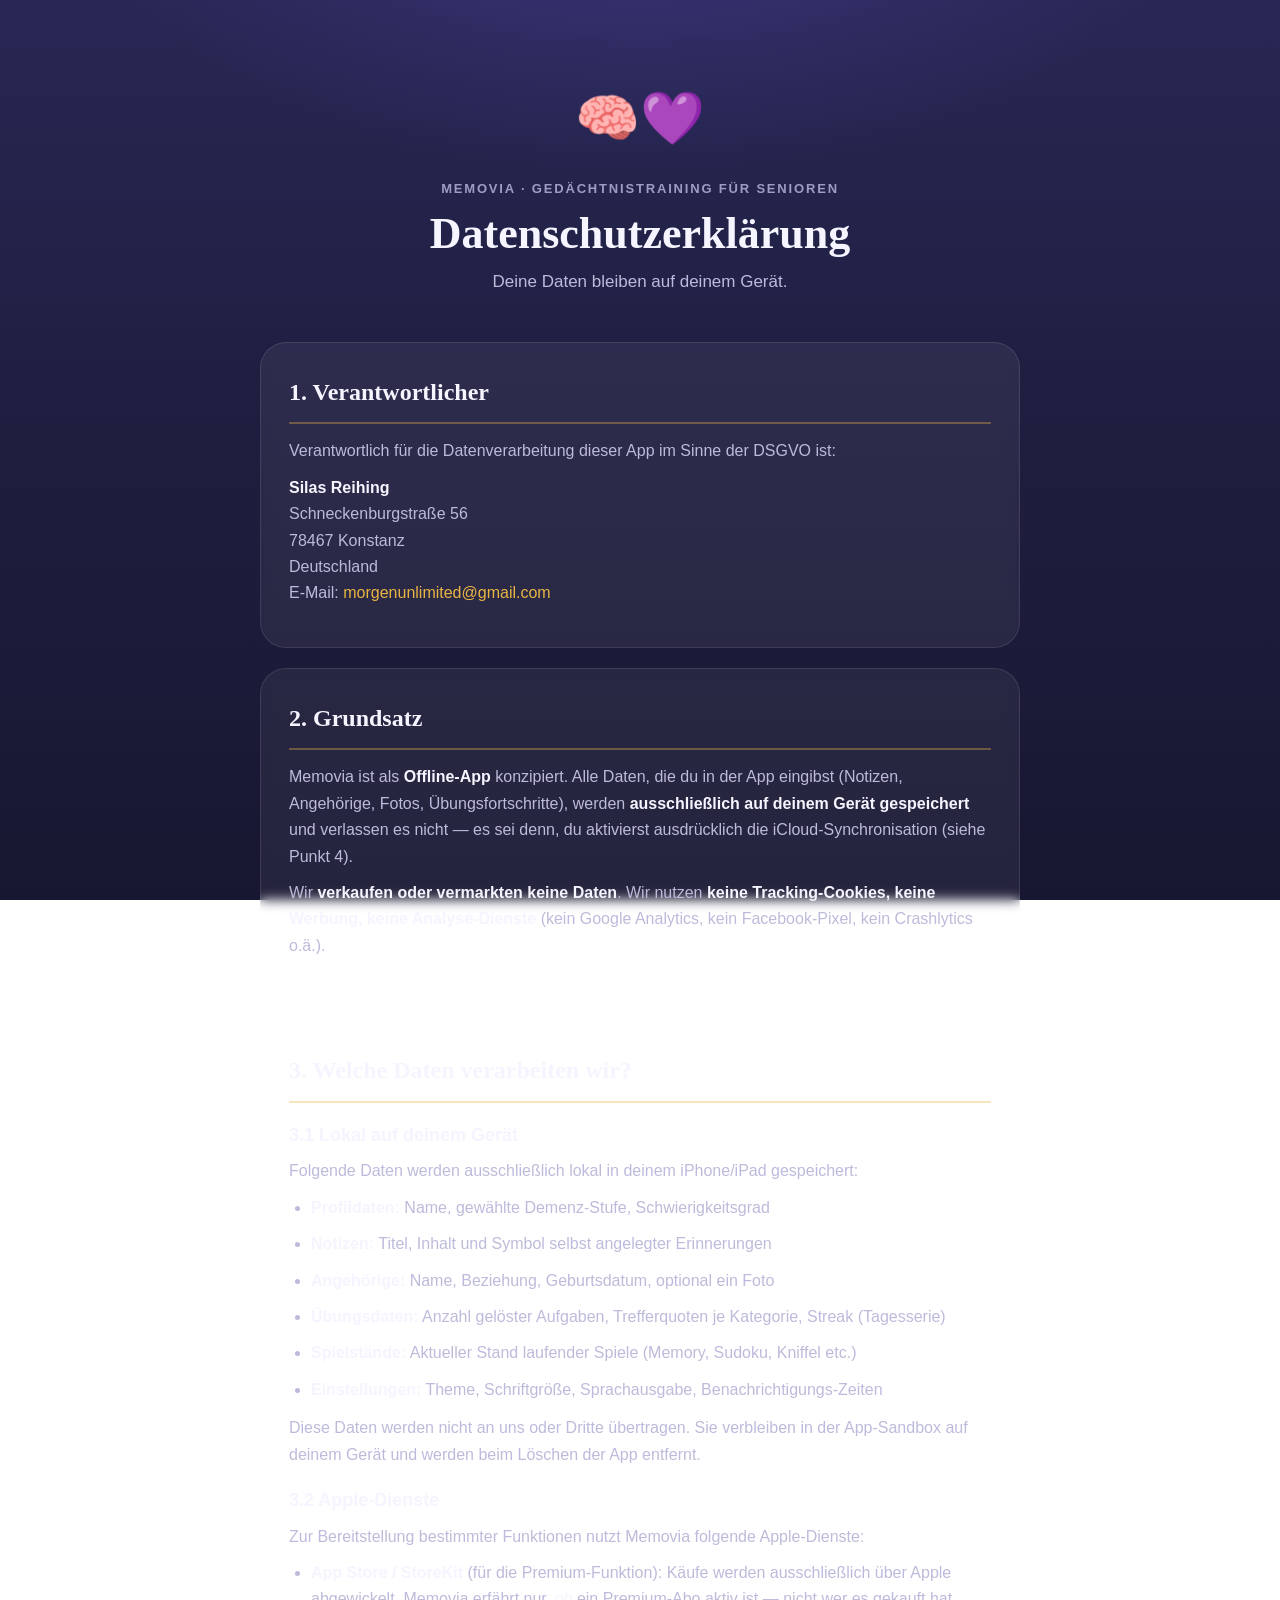
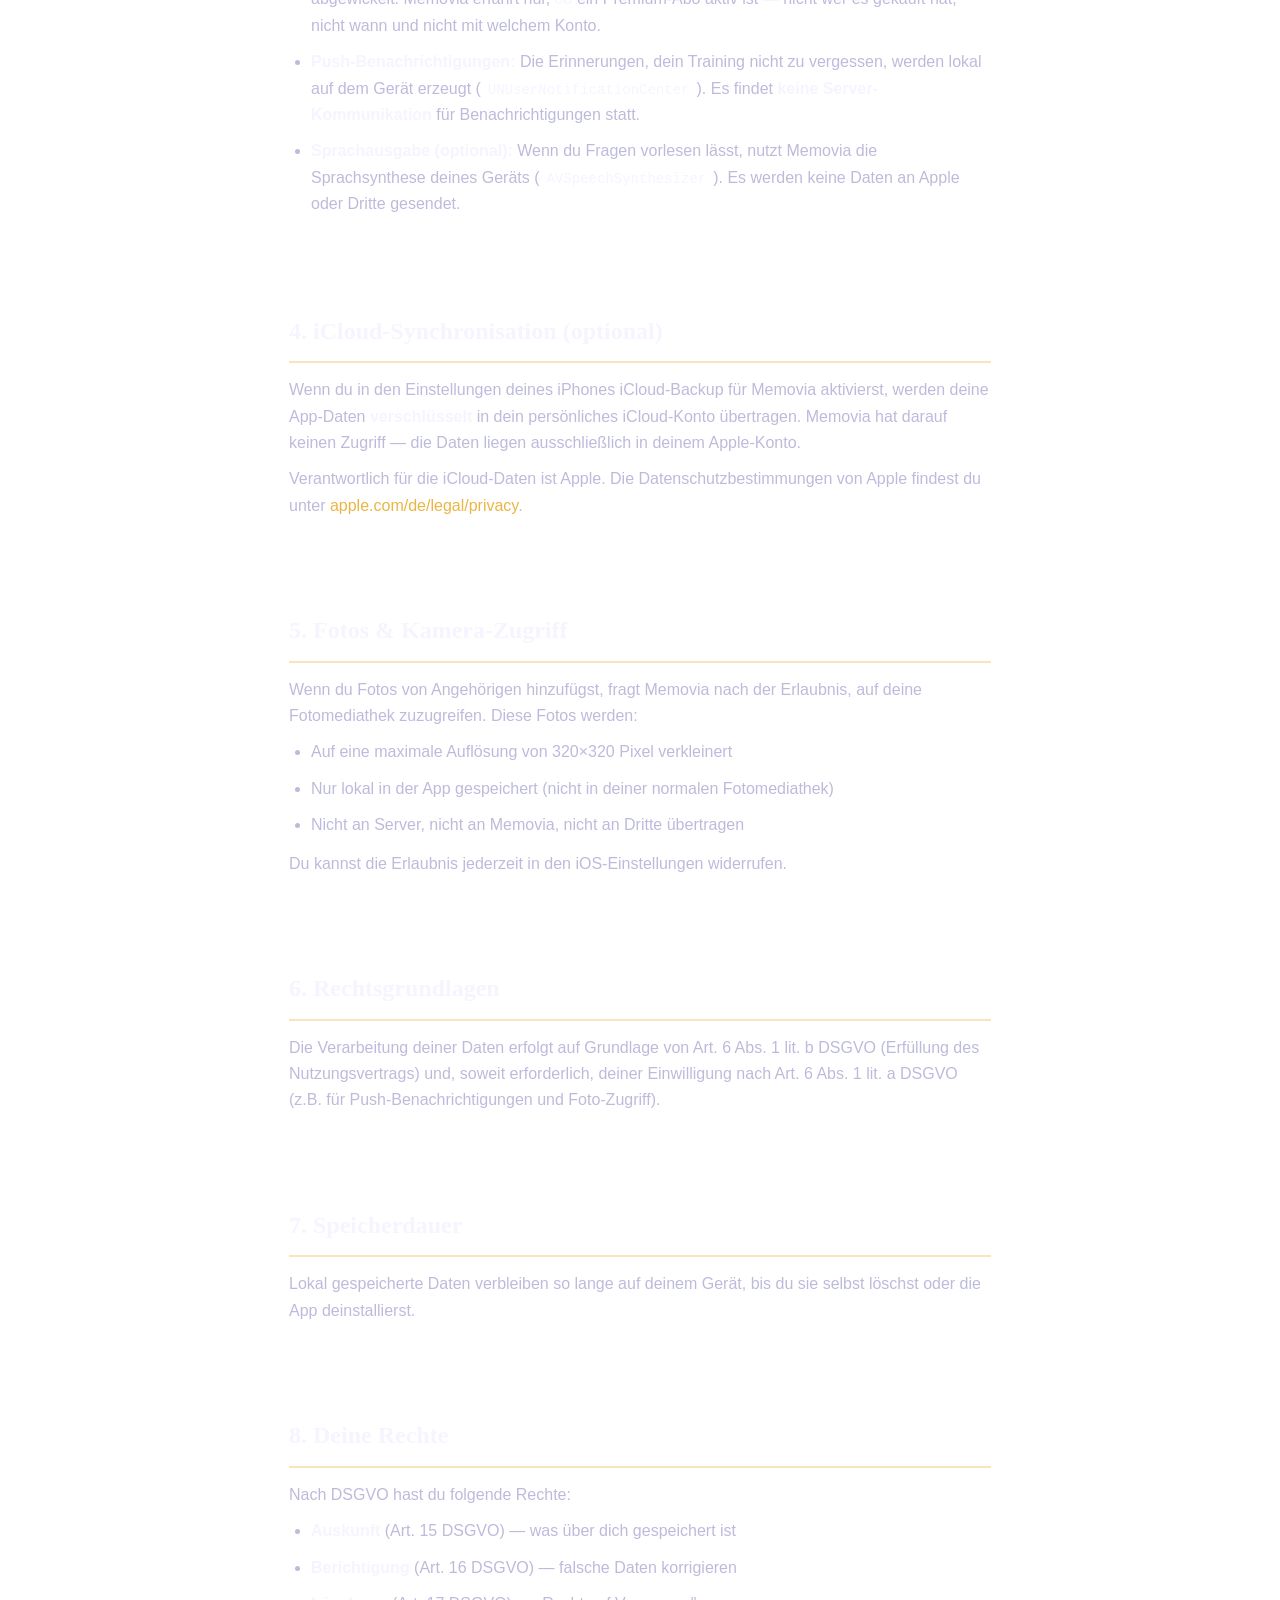
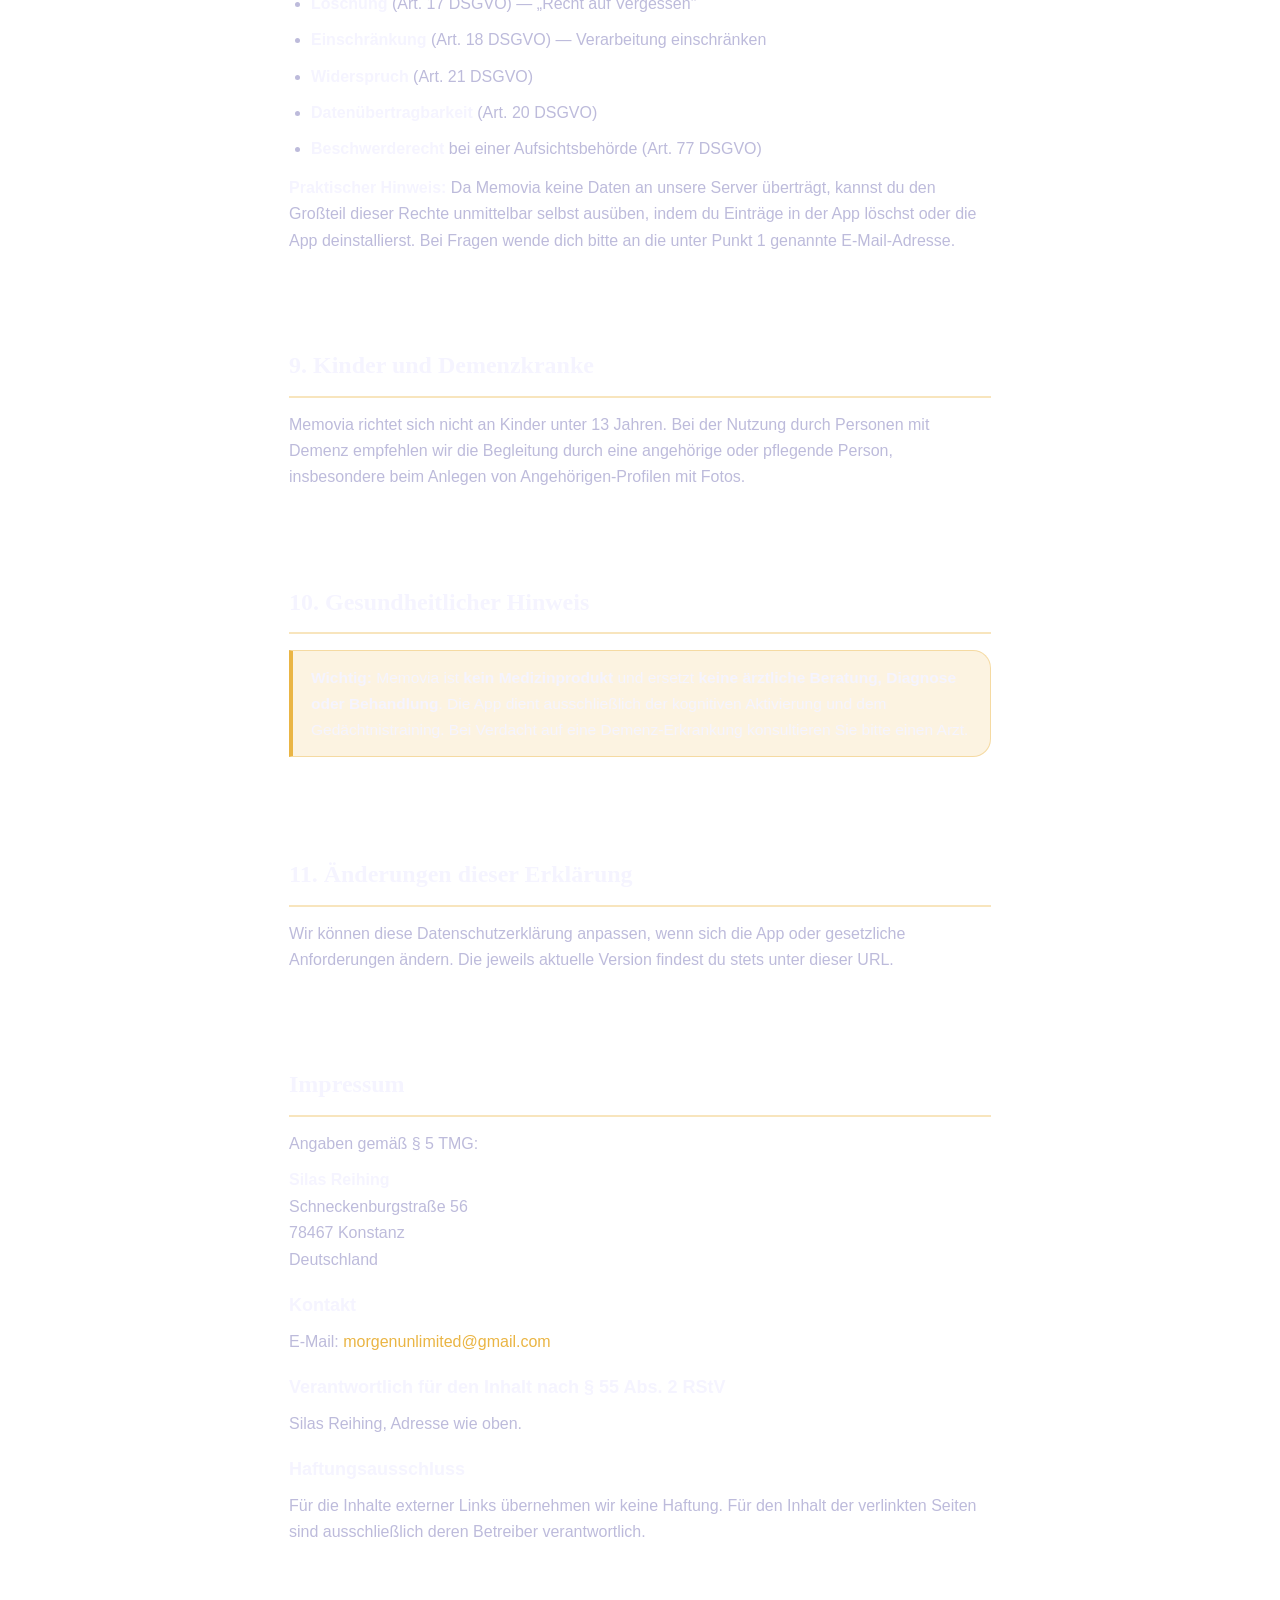
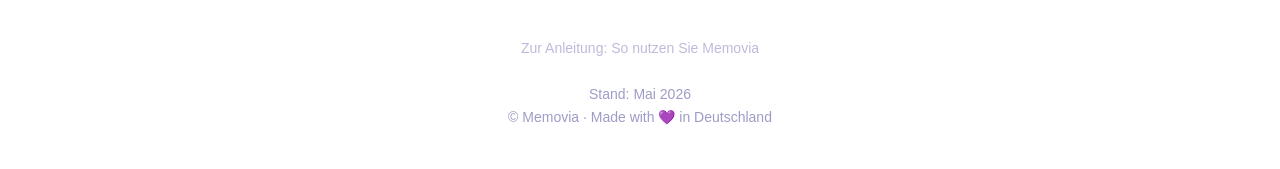
==== commit aaf3bb8d: "Rename datenschutz.html to index.html" ====
--- a/index.html
+++ b/index.html
@@ -2,183 +2,335 @@
 <html lang="de">
 <head>
 <meta charset="UTF-8">
-<meta name="viewport" content="width=device-width, initial-scale=1.0, viewport-fit=cover">
-<meta name="theme-color" content="#1F2647">
-<title>Memovia — Gedächtnistraining</title>
-<meta name="description" content="Memovia Web-Testversion: Gehirnjogging und Spiele für Senioren und Menschen mit Demenz. Alle Funktionen kostenlos.">
-<link rel="icon" type="image/png" href="icon.png">
-<link rel="apple-touch-icon" href="icon.png">
-<link rel="stylesheet" href="styles.css">
+<meta name="viewport" content="width=device-width, initial-scale=1.0">
+<title>Datenschutzerklärung · Memovia</title>
+<style>
+  :root{
+    --bg-top:#282754;
+    --bg-mid:#1f1e40;
+    --bg-bottom:#181731;
+    --card:rgba(255,255,255,.06);
+    --card-strong:rgba(255,255,255,.09);
+    --card-border:rgba(255,255,255,.10);
+    --gold:#EAB544;
+    --gold-soft:rgba(234,181,68,.16);
+    --text:#F5F4FF;
+    --muted:#BDBBDB;
+    --eyebrow:#9E9CC6;
+    --radius:26px;
+    --radius-sm:18px;
+    --serif:'Iowan Old Style','Palatino Linotype','Book Antiqua',Georgia,'Times New Roman',serif;
+    --sans:-apple-system,BlinkMacSystemFont,'SF Pro Text','Segoe UI',Roboto,'Helvetica Neue',Arial,sans-serif;
+  }
+  *{box-sizing:border-box;margin:0;padding:0;}
+  body{
+    font-family:var(--sans);
+    background:
+      radial-gradient(900px 480px at 50% -120px, rgba(126,97,255,.22), transparent 62%),
+      linear-gradient(180deg, var(--bg-top) 0%, var(--bg-mid) 46%, var(--bg-bottom) 100%);
+    background-attachment:fixed;
+    color:var(--text);
+    line-height:1.65;
+    font-size:17px;
+    padding:20px;
+    -webkit-font-smoothing:antialiased;
+  }
+  .container{max-width:760px;margin:0 auto;}
+  header{
+    padding:56px 20px 36px;
+    text-align:center;
+  }
+  header .logo{font-size:52px;margin-bottom:16px;}
+  .eyebrow{
+    font-size:13px;font-weight:700;letter-spacing:.14em;text-transform:uppercase;
+    color:var(--eyebrow);display:block;
+  }
+  header h1{
+    font-family:var(--serif);
+    font-size:clamp(32px,6vw,44px);
+    font-weight:700;line-height:1.15;
+    margin:10px 0 8px;
+  }
+  header .subtitle{color:var(--muted);font-size:17px;}
+  .card{
+    background:var(--card);
+    border:1px solid var(--card-border);
+    border-radius:var(--radius);
+    padding:30px 28px;
+    margin-bottom:20px;
+    backdrop-filter:blur(6px);
+  }
+  h2{
+    font-family:var(--serif);
+    color:var(--text);
+    font-size:24px;
+    font-weight:700;
+    margin-bottom:14px;
+    padding-bottom:10px;
+    border-bottom:2px solid rgba(234,181,68,.35);
+  }
+  h3{
+    color:var(--text);
+    font-size:18px;
+    font-weight:700;
+    margin:18px 0 8px 0;
+  }
+  p, li{
+    color:var(--muted);
+    font-size:16px;
+    margin-bottom:10px;
+  }
+  ul, ol{padding-left:22px;margin-bottom:12px;}
+  strong{color:var(--text);font-weight:650;}
+  em{color:var(--text);}
+  code{
+    font-family:"SF Mono",Menlo,Consolas,monospace;
+    font-size:14px;
+    background:rgba(255,255,255,.09);
+    border:1px solid var(--card-border);
+    border-radius:6px;
+    padding:1px 6px;
+    color:var(--text);
+  }
+  a{color:var(--gold);text-decoration:none;}
+  a:hover{text-decoration:underline;}
+  a:focus-visible{outline:3px solid var(--gold);outline-offset:3px;border-radius:6px;}
+  .note{
+    background:var(--gold-soft);
+    border:1px solid rgba(234,181,68,.4);
+    border-left:4px solid var(--gold);
+    padding:14px 18px;
+    margin:16px 0;
+    border-radius:0 var(--radius-sm) var(--radius-sm) 0;
+    font-size:15.5px;
+    color:var(--text);
+  }
+  .note strong{color:var(--text);}
+  .meta{
+    text-align:center;
+    color:var(--eyebrow);
+    font-size:14px;
+    margin-top:30px;
+    padding:20px;
+  }
+  .meta a{color:var(--muted);border-bottom:1px solid rgba(255,255,255,.2);}
+  .meta a:hover{color:var(--text);text-decoration:none;}
+  @media (max-width:600px){
+    body{font-size:16px;}
+    header{padding:44px 12px 28px;}
+    header h1{font-size:28px;}
+    .card{padding:24px 20px;}
+  }
+</style>
 </head>
 <body>
-
-<!-- ═══════════ Onboarding (erster Start) ═══════════ -->
-<div id="onboarding" class="overlay hidden">
-  <div class="onboard-inner">
-    <img src="logo.png" alt="Memovia Logo" class="onboard-logo">
-    <h1 class="serif">Willkommen bei Memovia</h1>
-    <p class="onboard-sub">Gedächtnistraining für jeden Tag —<br>Fragen, Spiele und persönliche Erinnerungen.</p>
-    <div class="onboard-card glass">
-      <label for="onboardName">Wie dürfen wir Sie nennen?</label>
-      <input id="onboardName" type="text" placeholder="z.B. Maria" autocomplete="given-name" maxlength="24">
-      <button id="onboardStart" class="btn-primary">Los geht's</button>
-      <button id="onboardGuest" class="btn-ghost">Als Gast fortfahren</button>
+<div class="container">
+
+  <header>
+    <div class="logo">🧠💜</div>
+    <span class="eyebrow">Memovia · Gedächtnistraining für Senioren</span>
+    <h1>Datenschutzerklärung</h1>
+    <p class="subtitle">Deine Daten bleiben auf deinem Gerät.</p>
+  </header>
+
+  <div class="card">
+    <h2>1. Verantwortlicher</h2>
+    <p>Verantwortlich für die Datenverarbeitung dieser App im Sinne der DSGVO ist:</p>
+    <p>
+      <strong>Silas Reihing</strong><br>
+      Schneckenburgstraße 56<br>
+      78467 Konstanz<br>
+      Deutschland<br>
+      E-Mail: <a href="mailto:morgenunlimited@gmail.com">morgenunlimited@gmail.com</a>
+    </p>
+  </div>
+
+  <div class="card">
+    <h2>2. Grundsatz</h2>
+    <p>
+      Memovia ist als <strong>Offline-App</strong> konzipiert. Alle Daten, die du
+      in der App eingibst (Notizen, Angehörige, Fotos, Übungsfortschritte), werden
+      <strong>ausschließlich auf deinem Gerät gespeichert</strong> und verlassen
+      es nicht — es sei denn, du aktivierst ausdrücklich die iCloud-Synchronisation
+      (siehe Punkt 4).
+    </p>
+    <p>
+      Wir <strong>verkaufen oder vermarkten keine Daten</strong>. Wir nutzen
+      <strong>keine Tracking-Cookies, keine Werbung, keine Analyse-Dienste</strong>
+      (kein Google Analytics, kein Facebook-Pixel, kein Crashlytics o.ä.).
+    </p>
+  </div>
+
+  <div class="card">
+    <h2>3. Welche Daten verarbeiten wir?</h2>
+
+    <h3>3.1 Lokal auf deinem Gerät</h3>
+    <p>Folgende Daten werden ausschließlich lokal in deinem iPhone/iPad gespeichert:</p>
+    <ul>
+      <li><strong>Profildaten:</strong> Name, gewählte Demenz-Stufe, Schwierigkeitsgrad</li>
+      <li><strong>Notizen:</strong> Titel, Inhalt und Symbol selbst angelegter Erinnerungen</li>
+      <li><strong>Angehörige:</strong> Name, Beziehung, Geburtsdatum, optional ein Foto</li>
+      <li><strong>Übungsdaten:</strong> Anzahl gelöster Aufgaben, Trefferquoten je Kategorie, Streak (Tagesserie)</li>
+      <li><strong>Spielstände:</strong> Aktueller Stand laufender Spiele (Memory, Sudoku, Kniffel etc.)</li>
+      <li><strong>Einstellungen:</strong> Theme, Schriftgröße, Sprachausgabe, Benachrichtigungs-Zeiten</li>
+    </ul>
+    <p>
+      Diese Daten werden nicht an uns oder Dritte übertragen. Sie verbleiben in
+      der App-Sandbox auf deinem Gerät und werden beim Löschen der App entfernt.
+    </p>
+
+    <h3>3.2 Apple-Dienste</h3>
+    <p>Zur Bereitstellung bestimmter Funktionen nutzt Memovia folgende Apple-Dienste:</p>
+    <ul>
+      <li>
+        <strong>App Store / StoreKit</strong> (für die Premium-Funktion):
+        Käufe werden ausschließlich über Apple abgewickelt. Memovia erfährt nur,
+        <em>ob</em> ein Premium-Abo aktiv ist — nicht wer es gekauft hat,
+        nicht wann und nicht mit welchem Konto.
+      </li>
+      <li>
+        <strong>Push-Benachrichtigungen:</strong> Die Erinnerungen, dein Training
+        nicht zu vergessen, werden lokal auf dem Gerät erzeugt
+        (<code>UNUserNotificationCenter</code>). Es findet <strong>keine
+        Server-Kommunikation</strong> für Benachrichtigungen statt.
+      </li>
+      <li>
+        <strong>Sprachausgabe (optional):</strong> Wenn du Fragen vorlesen
+        lässt, nutzt Memovia die Sprachsynthese deines Geräts (<code>AVSpeechSynthesizer</code>).
+        Es werden keine Daten an Apple oder Dritte gesendet.
+      </li>
+    </ul>
+  </div>
+
+  <div class="card">
+    <h2>4. iCloud-Synchronisation (optional)</h2>
+    <p>
+      Wenn du in den Einstellungen deines iPhones iCloud-Backup für Memovia
+      aktivierst, werden deine App-Daten <strong>verschlüsselt</strong> in dein
+      persönliches iCloud-Konto übertragen. Memovia hat darauf keinen Zugriff —
+      die Daten liegen ausschließlich in deinem Apple-Konto.
+    </p>
+    <p>
+      Verantwortlich für die iCloud-Daten ist Apple. Die Datenschutzbestimmungen
+      von Apple findest du unter
+      <a href="https://www.apple.com/de/legal/privacy/" target="_blank" rel="noopener">apple.com/de/legal/privacy</a>.
+    </p>
+  </div>
+
+  <div class="card">
+    <h2>5. Fotos &amp; Kamera-Zugriff</h2>
+    <p>
+      Wenn du Fotos von Angehörigen hinzufügst, fragt Memovia nach der Erlaubnis,
+      auf deine Fotomediathek zuzugreifen. Diese Fotos werden:
+    </p>
+    <ul>
+      <li>Auf eine maximale Auflösung von 320×320 Pixel verkleinert</li>
+      <li>Nur lokal in der App gespeichert (nicht in deiner normalen Fotomediathek)</li>
+      <li>Nicht an Server, nicht an Memovia, nicht an Dritte übertragen</li>
+    </ul>
+    <p>
+      Du kannst die Erlaubnis jederzeit in den iOS-Einstellungen widerrufen.
+    </p>
+  </div>
+
+  <div class="card">
+    <h2>6. Rechtsgrundlagen</h2>
+    <p>
+      Die Verarbeitung deiner Daten erfolgt auf Grundlage von Art. 6 Abs. 1 lit. b
+      DSGVO (Erfüllung des Nutzungsvertrags) und, soweit erforderlich, deiner
+      Einwilligung nach Art. 6 Abs. 1 lit. a DSGVO (z.B. für Push-Benachrichtigungen
+      und Foto-Zugriff).
+    </p>
+  </div>
+
+  <div class="card">
+    <h2>7. Speicherdauer</h2>
+    <p>
+      Lokal gespeicherte Daten verbleiben so lange auf deinem Gerät, bis du sie
+      selbst löschst oder die App deinstallierst.
+    </p>
+  </div>
+
+  <div class="card">
+    <h2>8. Deine Rechte</h2>
+    <p>Nach DSGVO hast du folgende Rechte:</p>
+    <ul>
+      <li><strong>Auskunft</strong> (Art. 15 DSGVO) — was über dich gespeichert ist</li>
+      <li><strong>Berichtigung</strong> (Art. 16 DSGVO) — falsche Daten korrigieren</li>
+      <li><strong>Löschung</strong> (Art. 17 DSGVO) — „Recht auf Vergessen"</li>
+      <li><strong>Einschränkung</strong> (Art. 18 DSGVO) — Verarbeitung einschränken</li>
+      <li><strong>Widerspruch</strong> (Art. 21 DSGVO)</li>
+      <li><strong>Datenübertragbarkeit</strong> (Art. 20 DSGVO)</li>
+      <li><strong>Beschwerderecht</strong> bei einer Aufsichtsbehörde (Art. 77 DSGVO)</li>
+    </ul>
+    <p>
+      <strong>Praktischer Hinweis:</strong> Da Memovia keine Daten an unsere
+      Server überträgt, kannst du den Großteil dieser Rechte unmittelbar selbst
+      ausüben, indem du Einträge in der App löschst oder die App deinstallierst.
+      Bei Fragen wende dich bitte an die unter Punkt 1 genannte E-Mail-Adresse.
+    </p>
+  </div>
+
+  <div class="card">
+    <h2>9. Kinder und Demenzkranke</h2>
+    <p>
+      Memovia richtet sich nicht an Kinder unter 13 Jahren. Bei der Nutzung
+      durch Personen mit Demenz empfehlen wir die Begleitung durch eine
+      angehörige oder pflegende Person, insbesondere beim Anlegen von
+      Angehörigen-Profilen mit Fotos.
+    </p>
+  </div>
+
+  <div class="card">
+    <h2>10. Gesundheitlicher Hinweis</h2>
+    <div class="note">
+      <strong>Wichtig:</strong> Memovia ist <strong>kein Medizinprodukt</strong>
+      und ersetzt <strong>keine ärztliche Beratung, Diagnose oder Behandlung</strong>.
+      Die App dient ausschließlich der kognitiven Aktivierung und dem
+      Gedächtnistraining. Bei Verdacht auf eine Demenz-Erkrankung
+      konsultieren Sie bitte einen Arzt.
     </div>
-    <p class="onboard-note">Web-Testversion · Alle Funktionen kostenlos freigeschaltet.<br>Alle Daten bleiben nur auf diesem Gerät gespeichert.</p>
-  </div>
+  </div>
+
+  <div class="card">
+    <h2>11. Änderungen dieser Erklärung</h2>
+    <p>
+      Wir können diese Datenschutzerklärung anpassen, wenn sich die App oder
+      gesetzliche Anforderungen ändern. Die jeweils aktuelle Version findest du
+      stets unter dieser URL.
+    </p>
+  </div>
+
+  <!-- IMPRESSUM -->
+  <div class="card">
+    <h2>Impressum</h2>
+    <p>Angaben gemäß § 5 TMG:</p>
+    <p>
+      <strong>Silas Reihing</strong><br>
+      Schneckenburgstraße 56<br>
+      78467 Konstanz<br>
+      Deutschland
+    </p>
+    <h3>Kontakt</h3>
+    <p>
+      E-Mail: <a href="mailto:morgenunlimited@gmail.com">morgenunlimited@gmail.com</a></p>
+    <h3>Verantwortlich für den Inhalt nach § 55 Abs. 2 RStV</h3>
+    <p>
+      Silas Reihing, Adresse wie oben.
+    </p>
+    <h3>Haftungsausschluss</h3>
+    <p>
+      Für die Inhalte externer Links übernehmen wir keine Haftung. Für den
+      Inhalt der verlinkten Seiten sind ausschließlich deren Betreiber verantwortlich.
+    </p>
+  </div>
+
+  <div class="meta">
+    <a href="anleitung.html">Zur Anleitung: So nutzen Sie Memovia</a><br><br>
+    Stand: Mai 2026<br>
+    © Memovia · Made with 💜 in Deutschland
+  </div>
+
 </div>
-
-<!-- ═══════════ Haupt-App ═══════════ -->
-<div id="app" class="hidden">
-
-  <!-- ── Tab 0: Start ── -->
-  <main id="screen-start" class="screen">
-    <div class="page">
-      <header class="home-header">
-        <div class="home-brand">
-          <img src="logo.png" alt="" class="home-logo">
-          <span class="serif home-brand-name">Memovia</span>
-        </div>
-        <div class="home-header-actions">
-          <button id="btnSettings" class="icon-btn" aria-label="Einstellungen" title="Einstellungen">⚙</button>
-          <button id="btnLogout" class="icon-btn" aria-label="Abmelden" title="Abmelden">⎋</button>
-        </div>
-      </header>
-
-      <div class="greeting">
-        <div class="greeting-phase"><span id="greetIcon">☀️</span> <span id="greetText">Schönen Tag</span></div>
-        <div id="greetName" class="serif greeting-name">Gast</div>
-      </div>
-
-      <section class="glass card" id="orientCard">
-        <div class="card-eyebrow">Zur Orientierung</div>
-        <div class="orient-row">
-          <span id="orientEmoji" class="orient-emoji">☀️</span>
-          <div>
-            <div class="serif orient-day">Heute ist <span id="orientWeekday">…</span>,</div>
-            <div class="orient-date">der <span id="orientDate">…</span></div>
-            <div class="orient-season" id="orientSeason">…</div>
-          </div>
-        </div>
-      </section>
-
-      <section class="glass card">
-        <div class="card-eyebrow">Heute</div>
-        <div class="today-stats">
-          <div class="mini-stat"><span class="mini-icon">✓</span><span id="statToday" class="serif mini-value">0</span><span class="mini-label">Übungen</span></div>
-          <div class="vdivider"></div>
-          <div class="mini-stat"><span class="mini-icon">◎</span><span id="statRate" class="serif mini-value">–</span><span class="mini-label">richtig</span></div>
-          <div class="vdivider"></div>
-          <div class="mini-stat"><span class="mini-icon">Σ</span><span id="statTotal" class="serif mini-value">0</span><span class="mini-label">insgesamt</span></div>
-        </div>
-        <div id="motivation" class="card-foot">Noch keine Übung heute — ein guter Moment, um zu starten.</div>
-      </section>
-
-      <button class="glass card recommend" id="btnRecommend">
-        <span class="recommend-icon">🧠</span>
-        <span class="recommend-texts">
-          <span class="card-eyebrow">Empfehlung für jetzt</span>
-          <span class="serif recommend-title">Gehirnjogging</span>
-          <span class="card-foot">Ein paar Übungen tun dem Kopf gut.</span>
-        </span>
-        <span class="recommend-play">▶</span>
-      </button>
-
-      <div class="overview-row">
-        <button class="glass card overview-tile" data-goto="2">
-          <span class="tile-icon">🎲</span><span class="tile-title">Spiele</span><span id="tileGames" class="tile-detail">18 Spiele</span>
-        </button>
-        <button class="glass card overview-tile" data-goto="3">
-          <span class="tile-icon">📝</span><span class="tile-title">Notizen</span><span id="tileNotes" class="tile-detail">anlegen</span>
-        </button>
-        <button class="glass card overview-tile" data-goto="4">
-          <span class="tile-icon">👥</span><span class="tile-title">Angehörige</span><span id="tileFamily" class="tile-detail">anlegen</span>
-        </button>
-      </div>
-
-      <button class="glass card stats-link" id="btnStats">
-        <span class="tile-icon">📊</span>
-        <span class="recommend-texts">
-          <span class="tile-title">Fortschritt ansehen</span>
-          <span class="card-foot">Streak, Wochenübersicht und Stärken</span>
-        </span>
-        <span class="chevron">›</span>
-      </button>
-    </div>
-  </main>
-
-  <!-- ── Tab 1: Fragen ── -->
-  <main id="screen-fragen" class="screen hidden">
-    <div class="page">
-      <header class="section-header">
-        <div>
-          <h2 class="serif">Fragen</h2>
-          <div id="quizSession" class="section-sub">0 gelöst · 0 richtig</div>
-        </div>
-        <button id="btnQuizSettings" class="pill-btn">⚙ Einstellungen</button>
-      </header>
-      <div id="quizArea"></div>
-    </div>
-  </main>
-
-  <!-- ── Tab 2: Spiele ── -->
-  <main id="screen-spiele" class="screen hidden">
-    <div class="page">
-      <header class="section-header center"><h2 class="serif">Spiele</h2></header>
-      <div id="gamesGrid" class="games-grid"></div>
-    </div>
-  </main>
-
-  <!-- ── Tab 3: Notizen ── -->
-  <main id="screen-notizen" class="screen hidden">
-    <div class="page">
-      <header class="section-header">
-        <h2 class="serif">Notizen</h2>
-        <button id="btnAddNote" class="icon-btn big" aria-label="Neue Notiz">＋</button>
-      </header>
-      <div id="notesList"></div>
-    </div>
-  </main>
-
-  <!-- ── Tab 4: Angehörige ── -->
-  <main id="screen-familie" class="screen hidden">
-    <div class="page">
-      <header class="section-header">
-        <h2 class="serif">Angehörige</h2>
-        <button id="btnAddFamily" class="icon-btn big" aria-label="Hinzufügen">＋</button>
-      </header>
-      <div class="segmented" id="familySegments">
-        <button class="seg active" data-seg="0">Personen</button>
-        <button class="seg" data-seg="1">Erinnerungen</button>
-        <button class="seg" data-seg="2">Einblick</button>
-      </div>
-      <div id="familyContent"></div>
-    </div>
-  </main>
-
-  <!-- ── Tab-Leiste ── -->
-  <nav id="tabbar" aria-label="Hauptnavigation">
-    <button class="tab active" data-tab="0"><span class="tab-icon">🏠</span><span>Start</span></button>
-    <button class="tab" data-tab="1"><span class="tab-icon">🧠</span><span>Fragen</span></button>
-    <button class="tab" data-tab="2"><span class="tab-icon">🎲</span><span>Spiele</span></button>
-    <button class="tab" data-tab="3"><span class="tab-icon">📝</span><span>Notizen</span></button>
-    <button class="tab" data-tab="4"><span class="tab-icon">👥</span><span>Angehörige</span></button>
-  </nav>
-</div>
-
-<!-- ═══════════ Overlays ═══════════ -->
-<div id="sheetSettings" class="overlay sheet hidden" role="dialog" aria-label="Einstellungen"></div>
-<div id="sheetQuizSettings" class="overlay sheet hidden" role="dialog" aria-label="Fragen-Einstellungen"></div>
-<div id="sheetStats" class="overlay sheet hidden" role="dialog" aria-label="Fortschritt"></div>
-<div id="sheetEditor" class="overlay sheet hidden" role="dialog" aria-label="Bearbeiten"></div>
-<div id="gameOverlay" class="overlay game hidden" role="dialog" aria-label="Spiel"></div>
-<div id="streakOverlay" class="overlay hidden" role="dialog" aria-label="Belohnung"></div>
-
-<script src="data.js"></script>
-<script src="generator.js"></script>
-<script src="games.js"></script>
-<script src="games2.js"></script>
-<script src="games3.js"></script>
-<script src="app.js"></script>
 </body>
 </html>
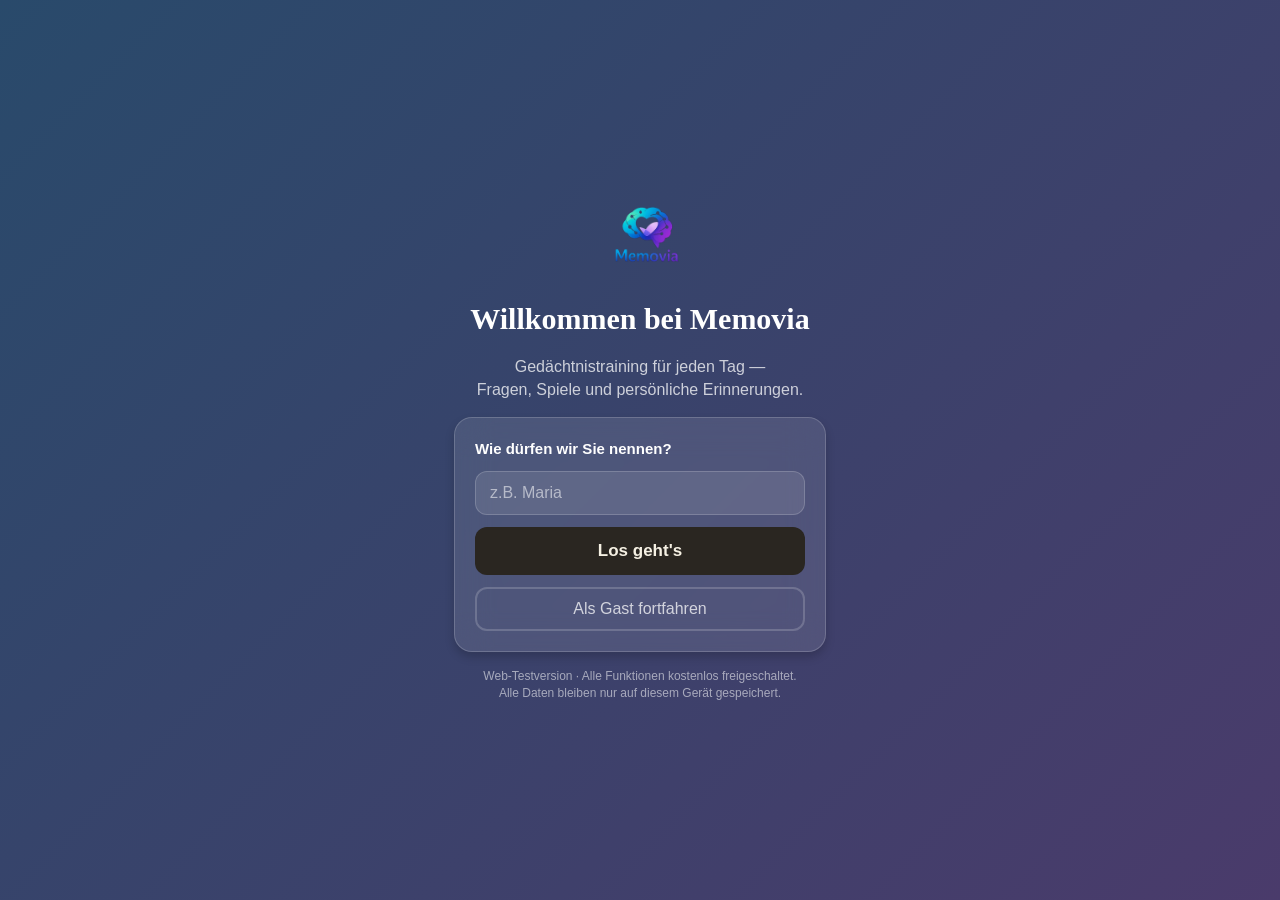
==== commit d77c5828: "Add files via upload" ====
--- a/index.html
+++ b/index.html
@@ -2,335 +2,183 @@
 <html lang="de">
 <head>
 <meta charset="UTF-8">
-<meta name="viewport" content="width=device-width, initial-scale=1.0">
-<title>Datenschutzerklärung · Memovia</title>
-<style>
-  :root{
-    --bg-top:#282754;
-    --bg-mid:#1f1e40;
-    --bg-bottom:#181731;
-    --card:rgba(255,255,255,.06);
-    --card-strong:rgba(255,255,255,.09);
-    --card-border:rgba(255,255,255,.10);
-    --gold:#EAB544;
-    --gold-soft:rgba(234,181,68,.16);
-    --text:#F5F4FF;
-    --muted:#BDBBDB;
-    --eyebrow:#9E9CC6;
-    --radius:26px;
-    --radius-sm:18px;
-    --serif:'Iowan Old Style','Palatino Linotype','Book Antiqua',Georgia,'Times New Roman',serif;
-    --sans:-apple-system,BlinkMacSystemFont,'SF Pro Text','Segoe UI',Roboto,'Helvetica Neue',Arial,sans-serif;
-  }
-  *{box-sizing:border-box;margin:0;padding:0;}
-  body{
-    font-family:var(--sans);
-    background:
-      radial-gradient(900px 480px at 50% -120px, rgba(126,97,255,.22), transparent 62%),
-      linear-gradient(180deg, var(--bg-top) 0%, var(--bg-mid) 46%, var(--bg-bottom) 100%);
-    background-attachment:fixed;
-    color:var(--text);
-    line-height:1.65;
-    font-size:17px;
-    padding:20px;
-    -webkit-font-smoothing:antialiased;
-  }
-  .container{max-width:760px;margin:0 auto;}
-  header{
-    padding:56px 20px 36px;
-    text-align:center;
-  }
-  header .logo{font-size:52px;margin-bottom:16px;}
-  .eyebrow{
-    font-size:13px;font-weight:700;letter-spacing:.14em;text-transform:uppercase;
-    color:var(--eyebrow);display:block;
-  }
-  header h1{
-    font-family:var(--serif);
-    font-size:clamp(32px,6vw,44px);
-    font-weight:700;line-height:1.15;
-    margin:10px 0 8px;
-  }
-  header .subtitle{color:var(--muted);font-size:17px;}
-  .card{
-    background:var(--card);
-    border:1px solid var(--card-border);
-    border-radius:var(--radius);
-    padding:30px 28px;
-    margin-bottom:20px;
-    backdrop-filter:blur(6px);
-  }
-  h2{
-    font-family:var(--serif);
-    color:var(--text);
-    font-size:24px;
-    font-weight:700;
-    margin-bottom:14px;
-    padding-bottom:10px;
-    border-bottom:2px solid rgba(234,181,68,.35);
-  }
-  h3{
-    color:var(--text);
-    font-size:18px;
-    font-weight:700;
-    margin:18px 0 8px 0;
-  }
-  p, li{
-    color:var(--muted);
-    font-size:16px;
-    margin-bottom:10px;
-  }
-  ul, ol{padding-left:22px;margin-bottom:12px;}
-  strong{color:var(--text);font-weight:650;}
-  em{color:var(--text);}
-  code{
-    font-family:"SF Mono",Menlo,Consolas,monospace;
-    font-size:14px;
-    background:rgba(255,255,255,.09);
-    border:1px solid var(--card-border);
-    border-radius:6px;
-    padding:1px 6px;
-    color:var(--text);
-  }
-  a{color:var(--gold);text-decoration:none;}
-  a:hover{text-decoration:underline;}
-  a:focus-visible{outline:3px solid var(--gold);outline-offset:3px;border-radius:6px;}
-  .note{
-    background:var(--gold-soft);
-    border:1px solid rgba(234,181,68,.4);
-    border-left:4px solid var(--gold);
-    padding:14px 18px;
-    margin:16px 0;
-    border-radius:0 var(--radius-sm) var(--radius-sm) 0;
-    font-size:15.5px;
-    color:var(--text);
-  }
-  .note strong{color:var(--text);}
-  .meta{
-    text-align:center;
-    color:var(--eyebrow);
-    font-size:14px;
-    margin-top:30px;
-    padding:20px;
-  }
-  .meta a{color:var(--muted);border-bottom:1px solid rgba(255,255,255,.2);}
-  .meta a:hover{color:var(--text);text-decoration:none;}
-  @media (max-width:600px){
-    body{font-size:16px;}
-    header{padding:44px 12px 28px;}
-    header h1{font-size:28px;}
-    .card{padding:24px 20px;}
-  }
-</style>
+<meta name="viewport" content="width=device-width, initial-scale=1.0, viewport-fit=cover">
+<meta name="theme-color" content="#1F2647">
+<title>Memovia — Gedächtnistraining</title>
+<meta name="description" content="Memovia Web-Testversion: Gehirnjogging und Spiele für Senioren und Menschen mit Demenz. Alle Funktionen kostenlos.">
+<link rel="icon" type="image/png" href="icon.png">
+<link rel="apple-touch-icon" href="icon.png">
+<link rel="stylesheet" href="styles.css">
 </head>
 <body>
-<div class="container">
 
-  <header>
-    <div class="logo">🧠💜</div>
-    <span class="eyebrow">Memovia · Gedächtnistraining für Senioren</span>
-    <h1>Datenschutzerklärung</h1>
-    <p class="subtitle">Deine Daten bleiben auf deinem Gerät.</p>
-  </header>
+<!-- ═══════════ Onboarding (erster Start) ═══════════ -->
+<div id="onboarding" class="overlay hidden">
+  <div class="onboard-inner">
+    <img src="logo.png" alt="Memovia Logo" class="onboard-logo">
+    <h1 class="serif">Willkommen bei Memovia</h1>
+    <p class="onboard-sub">Gedächtnistraining für jeden Tag —<br>Fragen, Spiele und persönliche Erinnerungen.</p>
+    <div class="onboard-card glass">
+      <label for="onboardName">Wie dürfen wir Sie nennen?</label>
+      <input id="onboardName" type="text" placeholder="z.B. Maria" autocomplete="given-name" maxlength="24">
+      <button id="onboardStart" class="btn-primary">Los geht's</button>
+      <button id="onboardGuest" class="btn-ghost">Als Gast fortfahren</button>
+    </div>
+    <p class="onboard-note">Web-Testversion · Alle Funktionen kostenlos freigeschaltet.<br>Alle Daten bleiben nur auf diesem Gerät gespeichert.</p>
+  </div>
+</div>
 
-  <div class="card">
-    <h2>1. Verantwortlicher</h2>
-    <p>Verantwortlich für die Datenverarbeitung dieser App im Sinne der DSGVO ist:</p>
-    <p>
-      <strong>Silas Reihing</strong><br>
-      Schneckenburgstraße 56<br>
-      78467 Konstanz<br>
-      Deutschland<br>
-      E-Mail: <a href="mailto:morgenunlimited@gmail.com">morgenunlimited@gmail.com</a>
-    </p>
-  </div>
+<!-- ═══════════ Haupt-App ═══════════ -->
+<div id="app" class="hidden">
 
-  <div class="card">
-    <h2>2. Grundsatz</h2>
-    <p>
-      Memovia ist als <strong>Offline-App</strong> konzipiert. Alle Daten, die du
-      in der App eingibst (Notizen, Angehörige, Fotos, Übungsfortschritte), werden
-      <strong>ausschließlich auf deinem Gerät gespeichert</strong> und verlassen
-      es nicht — es sei denn, du aktivierst ausdrücklich die iCloud-Synchronisation
-      (siehe Punkt 4).
-    </p>
-    <p>
-      Wir <strong>verkaufen oder vermarkten keine Daten</strong>. Wir nutzen
-      <strong>keine Tracking-Cookies, keine Werbung, keine Analyse-Dienste</strong>
-      (kein Google Analytics, kein Facebook-Pixel, kein Crashlytics o.ä.).
-    </p>
-  </div>
+  <!-- ── Tab 0: Start ── -->
+  <main id="screen-start" class="screen">
+    <div class="page">
+      <header class="home-header">
+        <div class="home-brand">
+          <img src="logo.png" alt="" class="home-logo">
+          <span class="serif home-brand-name">Memovia</span>
+        </div>
+        <div class="home-header-actions">
+          <button id="btnSettings" class="icon-btn" aria-label="Einstellungen" title="Einstellungen">⚙</button>
+          <button id="btnLogout" class="icon-btn" aria-label="Abmelden" title="Abmelden">⎋</button>
+        </div>
+      </header>
 
-  <div class="card">
-    <h2>3. Welche Daten verarbeiten wir?</h2>
+      <div class="greeting">
+        <div class="greeting-phase"><span id="greetIcon">☀️</span> <span id="greetText">Schönen Tag</span></div>
+        <div id="greetName" class="serif greeting-name">Gast</div>
+      </div>
 
-    <h3>3.1 Lokal auf deinem Gerät</h3>
-    <p>Folgende Daten werden ausschließlich lokal in deinem iPhone/iPad gespeichert:</p>
-    <ul>
-      <li><strong>Profildaten:</strong> Name, gewählte Demenz-Stufe, Schwierigkeitsgrad</li>
-      <li><strong>Notizen:</strong> Titel, Inhalt und Symbol selbst angelegter Erinnerungen</li>
-      <li><strong>Angehörige:</strong> Name, Beziehung, Geburtsdatum, optional ein Foto</li>
-      <li><strong>Übungsdaten:</strong> Anzahl gelöster Aufgaben, Trefferquoten je Kategorie, Streak (Tagesserie)</li>
-      <li><strong>Spielstände:</strong> Aktueller Stand laufender Spiele (Memory, Sudoku, Kniffel etc.)</li>
-      <li><strong>Einstellungen:</strong> Theme, Schriftgröße, Sprachausgabe, Benachrichtigungs-Zeiten</li>
-    </ul>
-    <p>
-      Diese Daten werden nicht an uns oder Dritte übertragen. Sie verbleiben in
-      der App-Sandbox auf deinem Gerät und werden beim Löschen der App entfernt.
-    </p>
+      <section class="glass card" id="orientCard">
+        <div class="card-eyebrow">Zur Orientierung</div>
+        <div class="orient-row">
+          <span id="orientEmoji" class="orient-emoji">☀️</span>
+          <div>
+            <div class="serif orient-day">Heute ist <span id="orientWeekday">…</span>,</div>
+            <div class="orient-date">der <span id="orientDate">…</span></div>
+            <div class="orient-season" id="orientSeason">…</div>
+          </div>
+        </div>
+      </section>
 
-    <h3>3.2 Apple-Dienste</h3>
-    <p>Zur Bereitstellung bestimmter Funktionen nutzt Memovia folgende Apple-Dienste:</p>
-    <ul>
-      <li>
-        <strong>App Store / StoreKit</strong> (für die Premium-Funktion):
-        Käufe werden ausschließlich über Apple abgewickelt. Memovia erfährt nur,
-        <em>ob</em> ein Premium-Abo aktiv ist — nicht wer es gekauft hat,
-        nicht wann und nicht mit welchem Konto.
-      </li>
-      <li>
-        <strong>Push-Benachrichtigungen:</strong> Die Erinnerungen, dein Training
-        nicht zu vergessen, werden lokal auf dem Gerät erzeugt
-        (<code>UNUserNotificationCenter</code>). Es findet <strong>keine
-        Server-Kommunikation</strong> für Benachrichtigungen statt.
-      </li>
-      <li>
-        <strong>Sprachausgabe (optional):</strong> Wenn du Fragen vorlesen
-        lässt, nutzt Memovia die Sprachsynthese deines Geräts (<code>AVSpeechSynthesizer</code>).
-        Es werden keine Daten an Apple oder Dritte gesendet.
-      </li>
-    </ul>
-  </div>
+      <section class="glass card">
+        <div class="card-eyebrow">Heute</div>
+        <div class="today-stats">
+          <div class="mini-stat"><span class="mini-icon">✓</span><span id="statToday" class="serif mini-value">0</span><span class="mini-label">Übungen</span></div>
+          <div class="vdivider"></div>
+          <div class="mini-stat"><span class="mini-icon">◎</span><span id="statRate" class="serif mini-value">–</span><span class="mini-label">richtig</span></div>
+          <div class="vdivider"></div>
+          <div class="mini-stat"><span class="mini-icon">Σ</span><span id="statTotal" class="serif mini-value">0</span><span class="mini-label">insgesamt</span></div>
+        </div>
+        <div id="motivation" class="card-foot">Noch keine Übung heute — ein guter Moment, um zu starten.</div>
+      </section>
 
-  <div class="card">
-    <h2>4. iCloud-Synchronisation (optional)</h2>
-    <p>
-      Wenn du in den Einstellungen deines iPhones iCloud-Backup für Memovia
-      aktivierst, werden deine App-Daten <strong>verschlüsselt</strong> in dein
-      persönliches iCloud-Konto übertragen. Memovia hat darauf keinen Zugriff —
-      die Daten liegen ausschließlich in deinem Apple-Konto.
-    </p>
-    <p>
-      Verantwortlich für die iCloud-Daten ist Apple. Die Datenschutzbestimmungen
-      von Apple findest du unter
-      <a href="https://www.apple.com/de/legal/privacy/" target="_blank" rel="noopener">apple.com/de/legal/privacy</a>.
-    </p>
-  </div>
+      <button class="glass card recommend" id="btnRecommend">
+        <span class="recommend-icon">🧠</span>
+        <span class="recommend-texts">
+          <span class="card-eyebrow">Empfehlung für jetzt</span>
+          <span class="serif recommend-title">Gehirnjogging</span>
+          <span class="card-foot">Ein paar Übungen tun dem Kopf gut.</span>
+        </span>
+        <span class="recommend-play">▶</span>
+      </button>
 
-  <div class="card">
-    <h2>5. Fotos &amp; Kamera-Zugriff</h2>
-    <p>
-      Wenn du Fotos von Angehörigen hinzufügst, fragt Memovia nach der Erlaubnis,
-      auf deine Fotomediathek zuzugreifen. Diese Fotos werden:
-    </p>
-    <ul>
-      <li>Auf eine maximale Auflösung von 320×320 Pixel verkleinert</li>
-      <li>Nur lokal in der App gespeichert (nicht in deiner normalen Fotomediathek)</li>
-      <li>Nicht an Server, nicht an Memovia, nicht an Dritte übertragen</li>
-    </ul>
-    <p>
-      Du kannst die Erlaubnis jederzeit in den iOS-Einstellungen widerrufen.
-    </p>
-  </div>
+      <div class="overview-row">
+        <button class="glass card overview-tile" data-goto="2">
+          <span class="tile-icon">🎲</span><span class="tile-title">Spiele</span><span id="tileGames" class="tile-detail">18 Spiele</span>
+        </button>
+        <button class="glass card overview-tile" data-goto="3">
+          <span class="tile-icon">📝</span><span class="tile-title">Notizen</span><span id="tileNotes" class="tile-detail">anlegen</span>
+        </button>
+        <button class="glass card overview-tile" data-goto="4">
+          <span class="tile-icon">👥</span><span class="tile-title">Angehörige</span><span id="tileFamily" class="tile-detail">anlegen</span>
+        </button>
+      </div>
 
-  <div class="card">
-    <h2>6. Rechtsgrundlagen</h2>
-    <p>
-      Die Verarbeitung deiner Daten erfolgt auf Grundlage von Art. 6 Abs. 1 lit. b
-      DSGVO (Erfüllung des Nutzungsvertrags) und, soweit erforderlich, deiner
-      Einwilligung nach Art. 6 Abs. 1 lit. a DSGVO (z.B. für Push-Benachrichtigungen
-      und Foto-Zugriff).
-    </p>
-  </div>
+      <button class="glass card stats-link" id="btnStats">
+        <span class="tile-icon">📊</span>
+        <span class="recommend-texts">
+          <span class="tile-title">Fortschritt ansehen</span>
+          <span class="card-foot">Streak, Wochenübersicht und Stärken</span>
+        </span>
+        <span class="chevron">›</span>
+      </button>
+    </div>
+  </main>
 
-  <div class="card">
-    <h2>7. Speicherdauer</h2>
-    <p>
-      Lokal gespeicherte Daten verbleiben so lange auf deinem Gerät, bis du sie
-      selbst löschst oder die App deinstallierst.
-    </p>
-  </div>
+  <!-- ── Tab 1: Fragen ── -->
+  <main id="screen-fragen" class="screen hidden">
+    <div class="page">
+      <header class="section-header">
+        <div>
+          <h2 class="serif">Fragen</h2>
+          <div id="quizSession" class="section-sub">0 gelöst · 0 richtig</div>
+        </div>
+        <button id="btnQuizSettings" class="pill-btn">⚙ Einstellungen</button>
+      </header>
+      <div id="quizArea"></div>
+    </div>
+  </main>
 
-  <div class="card">
-    <h2>8. Deine Rechte</h2>
-    <p>Nach DSGVO hast du folgende Rechte:</p>
-    <ul>
-      <li><strong>Auskunft</strong> (Art. 15 DSGVO) — was über dich gespeichert ist</li>
-      <li><strong>Berichtigung</strong> (Art. 16 DSGVO) — falsche Daten korrigieren</li>
-      <li><strong>Löschung</strong> (Art. 17 DSGVO) — „Recht auf Vergessen"</li>
-      <li><strong>Einschränkung</strong> (Art. 18 DSGVO) — Verarbeitung einschränken</li>
-      <li><strong>Widerspruch</strong> (Art. 21 DSGVO)</li>
-      <li><strong>Datenübertragbarkeit</strong> (Art. 20 DSGVO)</li>
-      <li><strong>Beschwerderecht</strong> bei einer Aufsichtsbehörde (Art. 77 DSGVO)</li>
-    </ul>
-    <p>
-      <strong>Praktischer Hinweis:</strong> Da Memovia keine Daten an unsere
-      Server überträgt, kannst du den Großteil dieser Rechte unmittelbar selbst
-      ausüben, indem du Einträge in der App löschst oder die App deinstallierst.
-      Bei Fragen wende dich bitte an die unter Punkt 1 genannte E-Mail-Adresse.
-    </p>
-  </div>
+  <!-- ── Tab 2: Spiele ── -->
+  <main id="screen-spiele" class="screen hidden">
+    <div class="page">
+      <header class="section-header center"><h2 class="serif">Spiele</h2></header>
+      <div id="gamesGrid" class="games-grid"></div>
+    </div>
+  </main>
 
-  <div class="card">
-    <h2>9. Kinder und Demenzkranke</h2>
-    <p>
-      Memovia richtet sich nicht an Kinder unter 13 Jahren. Bei der Nutzung
-      durch Personen mit Demenz empfehlen wir die Begleitung durch eine
-      angehörige oder pflegende Person, insbesondere beim Anlegen von
-      Angehörigen-Profilen mit Fotos.
-    </p>
-  </div>
+  <!-- ── Tab 3: Notizen ── -->
+  <main id="screen-notizen" class="screen hidden">
+    <div class="page">
+      <header class="section-header">
+        <h2 class="serif">Notizen</h2>
+        <button id="btnAddNote" class="icon-btn big" aria-label="Neue Notiz">＋</button>
+      </header>
+      <div id="notesList"></div>
+    </div>
+  </main>
 
-  <div class="card">
-    <h2>10. Gesundheitlicher Hinweis</h2>
-    <div class="note">
-      <strong>Wichtig:</strong> Memovia ist <strong>kein Medizinprodukt</strong>
-      und ersetzt <strong>keine ärztliche Beratung, Diagnose oder Behandlung</strong>.
-      Die App dient ausschließlich der kognitiven Aktivierung und dem
-      Gedächtnistraining. Bei Verdacht auf eine Demenz-Erkrankung
-      konsultieren Sie bitte einen Arzt.
+  <!-- ── Tab 4: Angehörige ── -->
+  <main id="screen-familie" class="screen hidden">
+    <div class="page">
+      <header class="section-header">
+        <h2 class="serif">Angehörige</h2>
+        <button id="btnAddFamily" class="icon-btn big" aria-label="Hinzufügen">＋</button>
+      </header>
+      <div class="segmented" id="familySegments">
+        <button class="seg active" data-seg="0">Personen</button>
+        <button class="seg" data-seg="1">Erinnerungen</button>
+        <button class="seg" data-seg="2">Einblick</button>
+      </div>
+      <div id="familyContent"></div>
     </div>
-  </div>
+  </main>
 
-  <div class="card">
-    <h2>11. Änderungen dieser Erklärung</h2>
-    <p>
-      Wir können diese Datenschutzerklärung anpassen, wenn sich die App oder
-      gesetzliche Anforderungen ändern. Die jeweils aktuelle Version findest du
-      stets unter dieser URL.
-    </p>
-  </div>
+  <!-- ── Tab-Leiste ── -->
+  <nav id="tabbar" aria-label="Hauptnavigation">
+    <button class="tab active" data-tab="0"><span class="tab-icon">🏠</span><span>Start</span></button>
+    <button class="tab" data-tab="1"><span class="tab-icon">🧠</span><span>Fragen</span></button>
+    <button class="tab" data-tab="2"><span class="tab-icon">🎲</span><span>Spiele</span></button>
+    <button class="tab" data-tab="3"><span class="tab-icon">📝</span><span>Notizen</span></button>
+    <button class="tab" data-tab="4"><span class="tab-icon">👥</span><span>Angehörige</span></button>
+  </nav>
+</div>
 
-  <!-- IMPRESSUM -->
-  <div class="card">
-    <h2>Impressum</h2>
-    <p>Angaben gemäß § 5 TMG:</p>
-    <p>
-      <strong>Silas Reihing</strong><br>
-      Schneckenburgstraße 56<br>
-      78467 Konstanz<br>
-      Deutschland
-    </p>
-    <h3>Kontakt</h3>
-    <p>
-      E-Mail: <a href="mailto:morgenunlimited@gmail.com">morgenunlimited@gmail.com</a></p>
-    <h3>Verantwortlich für den Inhalt nach § 55 Abs. 2 RStV</h3>
-    <p>
-      Silas Reihing, Adresse wie oben.
-    </p>
-    <h3>Haftungsausschluss</h3>
-    <p>
-      Für die Inhalte externer Links übernehmen wir keine Haftung. Für den
-      Inhalt der verlinkten Seiten sind ausschließlich deren Betreiber verantwortlich.
-    </p>
-  </div>
+<!-- ═══════════ Overlays ═══════════ -->
+<div id="sheetSettings" class="overlay sheet hidden" role="dialog" aria-label="Einstellungen"></div>
+<div id="sheetQuizSettings" class="overlay sheet hidden" role="dialog" aria-label="Fragen-Einstellungen"></div>
+<div id="sheetStats" class="overlay sheet hidden" role="dialog" aria-label="Fortschritt"></div>
+<div id="sheetEditor" class="overlay sheet hidden" role="dialog" aria-label="Bearbeiten"></div>
+<div id="gameOverlay" class="overlay game hidden" role="dialog" aria-label="Spiel"></div>
+<div id="streakOverlay" class="overlay hidden" role="dialog" aria-label="Belohnung"></div>
 
-  <div class="meta">
-    <a href="anleitung.html">Zur Anleitung: So nutzen Sie Memovia</a><br><br>
-    Stand: Mai 2026<br>
-    © Memovia · Made with 💜 in Deutschland
-  </div>
-
-</div>
+<script src="data.js"></script>
+<script src="generator.js"></script>
+<script src="games.js"></script>
+<script src="games2.js"></script>
+<script src="games3.js"></script>
+<script src="app.js"></script>
 </body>
 </html>
--- a/styles.css
+++ b/styles.css
@@ -0,0 +1,657 @@
+/* ═══════════════════════════════════════════════════════════════
+   Memovia Web — Design 1:1 nach der iOS-App (Theme.swift)
+   Gold #D4A117 · Accent #C75440 · Grün #4D8C52
+   Themes: Standard (4 Tagesphasen) · Tag · Nacht
+   ═══════════════════════════════════════════════════════════════ */
+
+:root {
+  --gold: #D4A117;
+  --accent: #C75440;
+  --green: #4D8C52;
+  --green-bright: #99E6A6;
+  --red-soft: #FFB399;
+  --glass: rgba(255,255,255,0.10);
+  --glass-strong: rgba(255,255,255,0.16);
+  --stroke: rgba(255,255,255,0.18);
+  --stroke-soft: rgba(255,255,255,0.25);
+  --text: #ffffff;
+  --text-soft: rgba(255,255,255,0.75);
+  --text-faint: rgba(255,255,255,0.55);
+  --radius: 18px;
+  --radius-s: 14px;
+  --font-scale: 1;
+  --serif: "Iowan Old Style", "Palatino Linotype", Palatino, Georgia, "Times New Roman", serif;
+  --sans: -apple-system, BlinkMacSystemFont, "Segoe UI", Roboto, "Helvetica Neue", Arial, sans-serif;
+  /* Standard-Theme Tagesphase "Tag" als Ausgangswert */
+  --bg-a: #294A6B;
+  --bg-b: #4A3B6B;
+}
+
+/* Tagesphasen des Standard-Themes (Theme.swift dayGradient) */
+body[data-theme="standard"][data-phase="0"] { --bg-a:#335780; --bg-b:#6B668C; } /* Morgen */
+body[data-theme="standard"][data-phase="1"] { --bg-a:#294A6B; --bg-b:#4A3B6B; } /* Tag */
+body[data-theme="standard"][data-phase="2"] { --bg-a:#4D3866; --bg-b:#734061; } /* Abend */
+body[data-theme="standard"][data-phase="3"] { --bg-a:#1F2647; --bg-b:#2E2952; } /* Nacht */
+body[data-theme="hell"]   { --bg-a:#8CA6D9; --bg-b:#AD99D1; }
+body[data-theme="dunkel"] { --bg-a:#0A0A0F; --bg-b:#14141A; --glass:rgba(255,255,255,0.07); }
+
+* { margin: 0; padding: 0; box-sizing: border-box; -webkit-tap-highlight-color: transparent; }
+html { height: 100%; }
+body {
+  min-height: 100%;
+  font-family: var(--sans);
+  color: var(--text);
+  background: linear-gradient(135deg, var(--bg-a), var(--bg-b)) fixed;
+  font-size: calc(16px * var(--font-scale));
+  line-height: 1.4;
+  overscroll-behavior-y: none;
+}
+.serif { font-family: var(--serif); }
+.hidden { display: none !important; }
+button { font-family: inherit; color: inherit; background: none; border: none; cursor: pointer; font-size: inherit; }
+input, textarea, select {
+  font-family: inherit; font-size: calc(16px * var(--font-scale)); color: var(--text);
+  background: rgba(255,255,255,0.10); border: 1px solid var(--stroke);
+  border-radius: 12px; padding: 12px 14px; width: 100%; outline: none;
+}
+input::placeholder, textarea::placeholder { color: var(--text-faint); }
+input:focus, textarea:focus, select:focus { border-color: var(--stroke-soft); background: rgba(255,255,255,0.14); }
+select option { color: #222; }
+:focus-visible { outline: 2px solid var(--gold); outline-offset: 2px; }
+@media (prefers-reduced-motion: reduce) {
+  *, *::before, *::after { animation-duration: 0.01ms !important; transition-duration: 0.01ms !important; }
+}
+
+/* ═══ Layout-Rahmen ═══ */
+#app { min-height: 100dvh; display: flex; flex-direction: column; }
+.screen { flex: 1; }
+.page {
+  max-width: 560px; margin: 0 auto; padding: 14px 16px calc(96px + env(safe-area-inset-bottom));
+  display: flex; flex-direction: column; gap: 12px;
+}
+@media (min-width: 900px) { .page { max-width: 640px; } }
+
+/* ═══ Glas-Karten (ultraThinMaterial) ═══ */
+.glass {
+  background: var(--glass);
+  -webkit-backdrop-filter: blur(18px); backdrop-filter: blur(18px);
+  border: 1px solid var(--stroke);
+  border-radius: var(--radius);
+  box-shadow: 0 5px 10px rgba(0,0,0,0.18);
+}
+.card { padding: 16px; }
+.card-eyebrow {
+  font-size: calc(13px * var(--font-scale)); font-weight: 600; letter-spacing: 0.06em;
+  text-transform: uppercase; color: var(--text-soft); margin-bottom: 10px;
+}
+.card-foot { font-size: calc(13px * var(--font-scale)); color: var(--text-soft); margin-top: 10px; }
+.chevron { color: rgba(255,255,255,0.5); font-size: 22px; }
+
+/* ═══ Buttons ═══ */
+.btn-primary {
+  display: block; width: 100%; min-height: 48px; padding: 13px 18px;
+  background: #2A2621; color: #F5F0E3; font-weight: 600;
+  border-radius: 12px; font-size: calc(17px * var(--font-scale));
+}
+.btn-primary:active { opacity: 0.85; }
+.btn-accent {
+  display: inline-block; padding: 13px 26px; background: var(--accent); color: #fff;
+  font-weight: 600; border-radius: 999px; font-size: calc(17px * var(--font-scale));
+}
+.btn-ghost {
+  display: block; width: 100%; padding: 11px; color: var(--text-soft);
+  border: 2px solid var(--stroke); border-radius: 12px; font-weight: 500;
+}
+.pill-btn {
+  display: inline-flex; align-items: center; gap: 6px; padding: 9px 14px;
+  background: var(--glass); border: 1px solid var(--stroke-soft); border-radius: 999px;
+  -webkit-backdrop-filter: blur(14px); backdrop-filter: blur(14px);
+  font-size: calc(14px * var(--font-scale)); font-weight: 600;
+}
+.icon-btn {
+  width: 38px; height: 38px; display: inline-flex; align-items: center; justify-content: center;
+  background: var(--glass); border: 1px solid var(--stroke); border-radius: 50%;
+  -webkit-backdrop-filter: blur(14px); backdrop-filter: blur(14px);
+  font-size: 17px;
+}
+.icon-btn.big { font-size: 24px; width: 42px; height: 42px; }
+
+/* ═══ Onboarding ═══ */
+.overlay {
+  position: fixed; inset: 0; z-index: 50; overflow-y: auto;
+  background: linear-gradient(135deg, var(--bg-a), var(--bg-b));
+}
+.onboard-inner {
+  min-height: 100dvh; max-width: 420px; margin: 0 auto; padding: 40px 24px;
+  display: flex; flex-direction: column; align-items: center; justify-content: center;
+  text-align: center; gap: 16px;
+}
+.onboard-logo { width: 84px; height: 84px; border-radius: 20px; }
+.onboard-inner h1 { font-size: calc(30px * var(--font-scale)); font-weight: 700; }
+.onboard-sub { color: var(--text-soft); }
+.onboard-card { width: 100%; padding: 20px; display: flex; flex-direction: column; gap: 12px; text-align: left; }
+.onboard-card label { font-weight: 600; font-size: calc(15px * var(--font-scale)); }
+.onboard-note { font-size: calc(12px * var(--font-scale)); color: var(--text-faint); }
+
+/* ═══ Start-Seite ═══ */
+.home-header { display: flex; align-items: center; justify-content: space-between; padding-top: 4px; }
+.home-brand { display: flex; align-items: center; gap: 10px; }
+.home-logo { width: 46px; height: 46px; border-radius: 12px; }
+.home-brand-name { font-size: calc(20px * var(--font-scale)); font-weight: 700; }
+.home-header-actions { display: flex; gap: 8px; }
+
+.greeting-phase { display: flex; align-items: center; gap: 6px; color: rgba(255,255,255,0.85); font-weight: 500; font-size: calc(15px * var(--font-scale)); }
+.greeting-name { font-size: calc(30px * var(--font-scale)); font-weight: 700; margin-top: 2px; }
+
+.orient-row { display: flex; align-items: center; gap: 16px; }
+.orient-emoji { font-size: 44px; }
+.orient-day { font-size: calc(20px * var(--font-scale)); font-weight: 700; }
+.orient-date { font-size: calc(17px * var(--font-scale)); font-weight: 500; color: rgba(255,255,255,0.9); }
+.orient-season { font-size: calc(13px * var(--font-scale)); color: var(--text-soft); margin-top: 2px; }
+
+.today-stats { display: flex; align-items: stretch; }
+.mini-stat { flex: 1; display: flex; flex-direction: column; align-items: center; gap: 3px; }
+.mini-icon { font-size: 15px; }
+.mini-value { font-size: calc(22px * var(--font-scale)); font-weight: 700; }
+.mini-label { font-size: calc(11px * var(--font-scale)); color: rgba(255,255,255,0.6); }
+.vdivider { width: 1px; background: rgba(255,255,255,0.2); margin: 2px 0; }
+
+.recommend { display: flex; align-items: center; gap: 16px; width: 100%; text-align: left; }
+.recommend-icon {
+  width: 60px; height: 60px; flex: none; display: flex; align-items: center; justify-content: center;
+  font-size: 30px; background: rgba(255,255,255,0.15); border-radius: 50%;
+}
+.recommend-texts { flex: 1; display: flex; flex-direction: column; gap: 3px; }
+.recommend-texts .card-eyebrow, .recommend-texts .card-foot { margin: 0; }
+.recommend-title { font-size: calc(21px * var(--font-scale)); font-weight: 700; }
+.recommend-play { font-size: 30px; }
+
+.overview-row { display: grid; grid-template-columns: 1fr 1fr 1fr; gap: 12px; }
+.overview-tile { display: flex; flex-direction: column; align-items: flex-start; gap: 8px; padding: 14px; text-align: left; border-radius: 16px; }
+.tile-icon { font-size: 24px; }
+.tile-title { font-weight: 600; font-size: calc(16px * var(--font-scale)); }
+.tile-detail { font-size: calc(12px * var(--font-scale)); color: rgba(255,255,255,0.65); }
+
+.stats-link { display: flex; align-items: center; gap: 14px; width: 100%; text-align: left; }
+
+/* ═══ Abschnitts-Header ═══ */
+.section-header { display: flex; align-items: center; justify-content: space-between; gap: 10px; padding-top: 4px; }
+.section-header.center { justify-content: center; }
+.section-header h2 { font-size: calc(22px * var(--font-scale)); font-weight: 700; }
+.section-sub { font-size: calc(12px * var(--font-scale)); color: rgba(255,255,255,0.7); }
+
+/* ═══ Tab-Leiste ═══ */
+#tabbar {
+  position: fixed; left: 0; right: 0; bottom: 0; z-index: 20;
+  display: flex; gap: 8px; max-width: 640px; margin: 0 auto;
+  padding: 6px 12px calc(8px + env(safe-area-inset-bottom));
+}
+.tab {
+  flex: 1; display: flex; flex-direction: column; align-items: center; gap: 4px;
+  padding: 10px 4px; border-radius: 999px; color: var(--text-faint);
+  font-size: calc(10px * var(--font-scale)); font-weight: 500;
+  transition: color 0.2s;
+}
+.tab .tab-icon { font-size: 18px; filter: grayscale(1) brightness(2.5); opacity: 0.6; }
+.tab.active { color: var(--text); background: var(--glass); border: 1px solid var(--stroke-soft); -webkit-backdrop-filter: blur(14px); backdrop-filter: blur(14px); }
+.tab.active .tab-icon { filter: none; opacity: 1; }
+.tab:not(.active) { border: 1px solid transparent; }
+
+/* ═══ Fragen / Quiz ═══ */
+.quiz-card { display: flex; flex-direction: column; align-items: center; gap: 12px; padding: 4px 0 16px; }
+.quiz-symbol {
+  width: 80px; height: 80px; display: flex; align-items: center; justify-content: center;
+  font-size: 40px; background: var(--glass); border: 1px solid var(--stroke); border-radius: 50%;
+  -webkit-backdrop-filter: blur(14px); backdrop-filter: blur(14px);
+}
+.quiz-photo { width: 180px; height: 180px; border-radius: 50%; object-fit: cover; border: 2px solid rgba(255,255,255,0.4); }
+.quiz-category {
+  font-size: calc(12px * var(--font-scale)); font-weight: 600; padding: 5px 12px;
+  background: var(--glass); border: 1px solid var(--stroke); border-radius: 999px;
+}
+.quiz-prompt {
+  font-family: var(--serif); font-size: calc(26px * var(--font-scale)); font-weight: 600;
+  text-align: center; padding: 0 12px; white-space: pre-line;
+}
+.quiz-speak {
+  display: inline-flex; align-items: center; gap: 5px; padding: 7px 14px;
+  background: var(--glass); border-radius: 999px; font-size: calc(13px * var(--font-scale)); font-weight: 600;
+}
+.quiz-options { width: 100%; display: flex; flex-direction: column; gap: 9px; padding: 0 8px; }
+.quiz-options.grid2 { display: grid; grid-template-columns: 1fr 1fr; }
+.answer-btn {
+  min-height: 54px; padding: 13px 10px; width: 100%;
+  font-family: var(--serif); font-size: calc(19px * var(--font-scale)); font-weight: 500;
+  background: var(--glass); border: 2px solid var(--stroke-soft); border-radius: var(--radius-s);
+  -webkit-backdrop-filter: blur(14px); backdrop-filter: blur(14px);
+  transition: background 0.15s, border-color 0.15s;
+}
+.answer-btn:not(:disabled):active { background: var(--glass-strong); }
+.answer-btn.correct { background: rgba(77,140,82,0.55); border-color: var(--green); }
+.answer-btn.wrong   { background: rgba(199,84,64,0.50); border-color: var(--accent); }
+.answer-btn:disabled { cursor: default; }
+
+.order-hint { font-size: calc(13px * var(--font-scale)); color: rgba(255,255,255,0.7); }
+.order-btn {
+  display: flex; align-items: center; gap: 12px; width: 100%;
+  padding: 13px 16px; text-align: left;
+  background: var(--glass); border: 2px solid var(--stroke-soft); border-radius: var(--radius-s);
+  -webkit-backdrop-filter: blur(14px); backdrop-filter: blur(14px);
+}
+.order-badge {
+  width: 32px; height: 32px; flex: none; display: flex; align-items: center; justify-content: center;
+  border-radius: 50%; background: rgba(255,255,255,0.22); font-weight: 700; font-size: 16px;
+}
+.order-btn.picked { border-color: var(--accent); }
+.order-btn.picked .order-badge { background: var(--accent); }
+.order-btn.res-ok { background: rgba(77,140,82,0.5); border-color: var(--green); }
+.order-btn.res-ok .order-badge { background: var(--green); }
+.order-btn.res-bad { background: rgba(199,84,64,0.4); border-color: var(--accent); }
+.order-btn.res-bad .order-badge { background: var(--accent); }
+.order-label { font-family: var(--serif); font-size: calc(21px * var(--font-scale)); font-weight: 500; }
+
+.memorize-box {
+  width: 100%; text-align: center; display: flex; flex-direction: column; align-items: center; gap: 18px; padding: 8px 16px;
+}
+.memorize-title { font-size: calc(21px * var(--font-scale)); font-weight: 600; color: rgba(255,255,255,0.85); }
+.memorize-content {
+  font-family: var(--serif); font-size: calc(44px * var(--font-scale)); font-weight: 700; line-height: 1.35;
+  white-space: pre-line; width: 100%; padding: 30px 20px; text-align: left;
+  background: var(--glass); border: 1px solid var(--stroke); border-radius: 22px;
+  -webkit-backdrop-filter: blur(14px); backdrop-filter: blur(14px);
+}
+.memorize-note { font-size: calc(13px * var(--font-scale)); color: rgba(255,255,255,0.6); }
+
+.quiz-feedback { display: flex; flex-direction: column; align-items: center; gap: 12px; padding-top: 6px; width: 100%; }
+.fb-correct { font-size: calc(18px * var(--font-scale)); font-weight: 600; color: var(--green-bright); }
+.fb-wrong   { font-size: calc(18px * var(--font-scale)); font-weight: 600; color: var(--red-soft); }
+.fb-solution { font-size: calc(15px * var(--font-scale)); color: rgba(255,255,255,0.8); }
+.fb-auto { font-size: calc(11px * var(--font-scale)); color: rgba(255,255,255,0.6); }
+.quiz-feedback .btn-primary { max-width: 260px; }
+
+.skip-btn {
+  display: inline-flex; align-items: center; gap: 6px; padding: 12px 18px; min-height: 44px;
+  background: var(--glass); border: 1px solid rgba(255,255,255,0.2); border-radius: 999px;
+  font-size: calc(15px * var(--font-scale)); font-weight: 600; color: rgba(255,255,255,0.85);
+}
+
+/* Analoge Uhr */
+.clock-wrap { width: 220px; height: 220px; }
+
+/* ═══ Spiele-Raster ═══ */
+.games-grid { display: grid; grid-template-columns: repeat(3, 1fr); gap: 10px; }
+.game-tile {
+  aspect-ratio: 1 / 0.92; display: flex; flex-direction: column; align-items: center; justify-content: center; gap: 8px;
+  padding: 8px 4px; border-radius: var(--radius);
+}
+.game-tile .emoji { font-size: 38px; line-height: 1; }
+.game-tile .title { font-size: calc(14px * var(--font-scale)); font-weight: 600; text-align: center; padding: 0 4px; }
+@media (min-width: 640px) { .games-grid { gap: 12px; } .game-tile .emoji { font-size: 44px; } }
+
+/* ═══ Spiel-Vollbild ═══ */
+.overlay.game { display: flex; flex-direction: column; z-index: 60; }
+.game-head {
+  display: flex; align-items: center; gap: 10px; padding: 12px 16px;
+  padding-top: calc(12px + env(safe-area-inset-top));
+  max-width: 640px; width: 100%; margin: 0 auto;
+}
+.game-head h3 { flex: 1; text-align: center; font-family: var(--serif); font-size: calc(19px * var(--font-scale)); }
+.game-body {
+  flex: 1; width: 100%; max-width: 640px; margin: 0 auto;
+  padding: 4px 16px calc(20px + env(safe-area-inset-bottom));
+  display: flex; flex-direction: column; gap: 12px; overflow-y: auto;
+}
+.game-status { text-align: center; font-weight: 600; font-size: calc(16px * var(--font-scale)); min-height: 1.4em; }
+.game-controls { display: flex; gap: 10px; justify-content: center; flex-wrap: wrap; }
+.howto { font-size: calc(14px * var(--font-scale)); color: var(--text-soft); }
+.howto li { margin-left: 20px; margin-bottom: 4px; }
+
+/* Bretter */
+.board {
+  display: grid; gap: 6px; width: 100%; max-width: 460px; margin: 0 auto;
+  touch-action: manipulation;
+}
+.board .cell {
+  aspect-ratio: 1; display: flex; align-items: center; justify-content: center;
+  background: var(--glass); border: 1px solid var(--stroke); border-radius: 10px;
+  font-size: clamp(16px, 6vw, 30px); font-weight: 700; user-select: none;
+  -webkit-user-select: none;
+}
+.board .cell.dark { background: rgba(0,0,0,0.28); }
+.board .cell.sel { border-color: var(--gold); box-shadow: 0 0 0 2px var(--gold) inset; }
+.board .cell.hint-move { box-shadow: 0 0 0 2px rgba(255,255,255,0.55) inset; }
+.board.tight { gap: 3px; }
+.board.tight .cell { border-radius: 7px; }
+
+.memory-card { perspective: 500px; }
+.memory-inner { position: relative; width: 100%; height: 100%; transition: transform 0.3s; transform-style: preserve-3d; }
+.memory-card.open .memory-inner { transform: rotateY(180deg); }
+.memory-face {
+  position: absolute; inset: 0; display: flex; align-items: center; justify-content: center;
+  backface-visibility: hidden; -webkit-backface-visibility: hidden; border-radius: 10px;
+}
+.memory-back { background: rgba(255,255,255,0.16); border: 1px solid var(--stroke); }
+.memory-front { background: rgba(255,255,255,0.28); border: 1px solid var(--stroke-soft); transform: rotateY(180deg); }
+.memory-card.done .memory-front { background: rgba(77,140,82,0.45); }
+
+.score-row { display: flex; justify-content: center; gap: 14px; flex-wrap: wrap; }
+.score-chip {
+  padding: 8px 14px; background: var(--glass); border: 1px solid var(--stroke);
+  border-radius: 999px; font-size: calc(14px * var(--font-scale)); font-weight: 600;
+}
+.score-chip.active { border-color: var(--gold); }
+
+/* Vier gewinnt */
+.c4-disc { width: 82%; height: 82%; border-radius: 50%; background: rgba(255,255,255,0.10); border: 1px solid var(--stroke); }
+.c4-disc.p1 { background: #E4574C; border-color: #E4574C; }
+.c4-disc.p2 { background: #F2C230; border-color: #F2C230; }
+
+/* Stroop */
+.stroop-word { font-size: clamp(44px, 14vw, 76px); font-weight: 800; text-align: center; padding: 24px 0; }
+.color-row { display: grid; grid-template-columns: repeat(2, 1fr); gap: 10px; max-width: 420px; margin: 0 auto; width: 100%; }
+.color-btn { min-height: 56px; border-radius: var(--radius-s); font-weight: 700; font-size: calc(18px * var(--font-scale)); color: #fff; text-shadow: 0 1px 3px rgba(0,0,0,0.4); border: 2px solid rgba(255,255,255,0.35); }
+
+/* SuperHirn */
+.sh-row { display: flex; align-items: center; justify-content: center; gap: 8px; }
+.sh-peg { width: 38px; height: 38px; border-radius: 50%; border: 2px solid var(--stroke-soft); background: rgba(255,255,255,0.08); }
+.sh-peg.small { width: 30px; height: 30px; }
+.sh-pins { display: grid; grid-template-columns: 14px 14px; gap: 3px; margin-left: 8px; }
+.sh-pin { width: 12px; height: 12px; border-radius: 50%; background: rgba(255,255,255,0.15); }
+.sh-pin.black { background: #111; border: 1px solid #666; }
+.sh-pin.white { background: #fff; }
+
+/* Reaktionsspiel */
+.reaction-pad {
+  width: 100%; max-width: 460px; margin: 0 auto; aspect-ratio: 1/0.9;
+  display: flex; flex-direction: column; align-items: center; justify-content: center; gap: 8px;
+  border-radius: 22px; font-size: calc(22px * var(--font-scale)); font-weight: 700;
+  background: var(--glass); border: 2px solid var(--stroke); user-select: none; -webkit-user-select: none;
+}
+.reaction-pad.wait { background: rgba(199,84,64,0.45); }
+.reaction-pad.go { background: rgba(77,140,82,0.75); border-color: var(--green); }
+
+/* Schere Stein Papier */
+.rps-row { display: flex; gap: 12px; justify-content: center; }
+.rps-btn { font-size: 44px; width: 84px; height: 84px; border-radius: 20px; background: var(--glass); border: 1px solid var(--stroke); }
+.rps-stage { display: flex; justify-content: center; gap: 30px; font-size: 58px; min-height: 76px; align-items: center; }
+
+/* Sudoku */
+.sudoku-grid { display: grid; grid-template-columns: repeat(9, 1fr); gap: 0; max-width: 460px; width: 100%; margin: 0 auto; border: 2px solid rgba(255,255,255,0.75); border-radius: 8px; overflow: hidden; }
+.sudoku-cell {
+  aspect-ratio: 1; display: flex; align-items: center; justify-content: center;
+  font-size: clamp(15px, 4.4vw, 24px); font-weight: 600;
+  background: rgba(255,255,255,0.07); border: 1px solid rgba(255,255,255,0.15);
+}
+.sudoku-cell.blockR { border-right: 2px solid rgba(255,255,255,0.65); }
+.sudoku-cell.blockB { border-bottom: 2px solid rgba(255,255,255,0.65); }
+.sudoku-cell.given { color: rgba(255,255,255,0.95); background: rgba(255,255,255,0.13); }
+.sudoku-cell.user { color: var(--gold); }
+.sudoku-cell.sel { background: rgba(212,161,23,0.35); }
+.sudoku-cell.err { color: #FF8A70; }
+.numpad { display: grid; grid-template-columns: repeat(5, 1fr); gap: 8px; max-width: 460px; width: 100%; margin: 0 auto; }
+.numpad button { height: 52px; border-radius: 12px; background: var(--glass); border: 1px solid var(--stroke); font-size: 20px; font-weight: 700; }
+
+/* Wortsuche */
+.ws-grid { display: grid; gap: 2px; max-width: 460px; width: 100%; margin: 0 auto; touch-action: none; }
+.ws-cell {
+  aspect-ratio: 1; display: flex; align-items: center; justify-content: center;
+  background: rgba(255,255,255,0.08); border-radius: 6px;
+  font-weight: 700; font-size: clamp(11px, 3.4vw, 19px); user-select: none; -webkit-user-select: none;
+}
+.ws-cell.sel { background: rgba(212,161,23,0.5); }
+.ws-cell.found { background: rgba(77,140,82,0.5); }
+.ws-words { display: flex; flex-wrap: wrap; gap: 8px; justify-content: center; }
+.ws-word { padding: 5px 11px; border-radius: 999px; background: var(--glass); border: 1px solid var(--stroke); font-size: calc(13px * var(--font-scale)); font-weight: 600; }
+.ws-word.found { text-decoration: line-through; opacity: 0.55; background: rgba(77,140,82,0.4); }
+
+/* Galgenmännchen */
+.hang-word { display: flex; gap: 8px; justify-content: center; flex-wrap: wrap; font-family: var(--serif); font-size: clamp(24px, 7vw, 38px); font-weight: 700; letter-spacing: 2px; }
+.hang-letter { min-width: 26px; border-bottom: 3px solid rgba(255,255,255,0.6); text-align: center; padding-bottom: 2px; }
+.keyboard { display: flex; flex-wrap: wrap; gap: 6px; justify-content: center; max-width: 480px; margin: 0 auto; }
+.key { width: 40px; height: 46px; border-radius: 9px; background: var(--glass); border: 1px solid var(--stroke); font-weight: 700; font-size: 17px; }
+.key:disabled { opacity: 0.3; }
+.key.good { background: rgba(77,140,82,0.55); }
+.key.bad { background: rgba(199,84,64,0.5); }
+
+/* Zahlenjagd */
+.nh-field { position: relative; width: 100%; max-width: 460px; aspect-ratio: 1/1.05; margin: 0 auto; }
+.nh-bubble {
+  position: absolute; display: flex; align-items: center; justify-content: center;
+  border-radius: 50%; font-weight: 800; color: #fff; text-shadow: 0 1px 3px rgba(0,0,0,0.45);
+  border: 2px solid rgba(255,255,255,0.5);
+}
+
+/* Schiebepuzzle */
+.slide-tile { background: rgba(255,255,255,0.16); font-family: var(--serif); }
+.slide-tile.empty { background: transparent; border-color: transparent; }
+.slide-tile.ok { background: rgba(77,140,82,0.4); }
+
+/* Linienrätsel */
+.os-svg { width: 100%; max-width: 440px; margin: 0 auto; display: block; touch-action: none; }
+
+/* Wortkette */
+.wc-log { display: flex; flex-direction: column; gap: 8px; max-height: 34vh; overflow-y: auto; padding: 4px; }
+.wc-item { padding: 9px 14px; border-radius: 12px; max-width: 82%; font-weight: 600; }
+.wc-item.you { align-self: flex-end; background: rgba(212,161,23,0.35); border: 1px solid rgba(212,161,23,0.5); }
+.wc-item.ai { align-self: flex-start; background: var(--glass); border: 1px solid var(--stroke); }
+
+/* Kniffel */
+.dice-row { display: flex; gap: 10px; justify-content: center; }
+.die {
+  width: 56px; height: 56px; border-radius: 12px; background: rgba(255,255,255,0.92); color: #222;
+  font-size: 30px; display: flex; align-items: center; justify-content: center; font-weight: 800;
+  border: 2px solid transparent;
+}
+.die.held { border-color: var(--gold); box-shadow: 0 0 0 3px rgba(212,161,23,0.35); }
+.ktable { width: 100%; max-width: 460px; margin: 0 auto; border-collapse: collapse; font-size: calc(14px * var(--font-scale)); }
+.ktable td { padding: 7px 8px; border-bottom: 1px solid rgba(255,255,255,0.12); }
+.ktable .pick { color: var(--gold); font-weight: 700; }
+.ktable .num { text-align: right; font-variant-numeric: tabular-nums; }
+
+/* Schiffe versenken */
+.bs-cell.hit { background: rgba(199,84,64,0.65) !important; }
+.bs-cell.miss { background: rgba(90,140,200,0.4) !important; }
+.bs-cell.ship { background: rgba(255,255,255,0.35); }
+.bs-cell.sunk { background: rgba(120,30,20,0.8) !important; }
+
+/* Mühle */
+.mill-svg { width: 100%; max-width: 440px; margin: 0 auto; display: block; }
+
+/* ═══ Sheets (Einstellungen etc.) ═══ */
+.overlay.sheet { z-index: 55; }
+.sheet-inner { max-width: 560px; margin: 0 auto; padding: 12px 16px calc(30px + env(safe-area-inset-bottom)); display: flex; flex-direction: column; gap: 12px; }
+.sheet-head {
+  position: sticky; top: 0; z-index: 5; display: flex; align-items: center; gap: 10px;
+  padding: 10px 0 8px; padding-top: calc(10px + env(safe-area-inset-top));
+  background: linear-gradient(180deg, var(--bg-a) 60%, transparent);
+}
+.sheet-head h2 { flex: 1; text-align: center; font-family: var(--serif); font-size: calc(19px * var(--font-scale)); }
+.sheet-done { font-weight: 600; padding: 8px 16px; border: 1px solid var(--stroke-soft); border-radius: 999px; background: var(--glass); }
+
+.setting-h { font-size: calc(17px * var(--font-scale)); font-weight: 600; margin-top: 10px; }
+.setting-sub { font-size: calc(14px * var(--font-scale)); color: var(--text-soft); }
+
+.option-row {
+  display: flex; align-items: center; gap: 14px; width: 100%; text-align: left;
+  padding: 15px 16px; border-radius: 16px; background: var(--glass); border: 2px solid transparent;
+  -webkit-backdrop-filter: blur(14px); backdrop-filter: blur(14px);
+}
+.option-row.selected { border-color: rgba(212,161,23,0.5); }
+.option-row .o-icon { font-size: 22px; width: 32px; text-align: center; color: var(--gold); flex: none; }
+.option-row .o-texts { flex: 1; }
+.option-row .o-title { font-weight: 600; font-size: calc(16px * var(--font-scale)); }
+.option-row .o-sub { font-size: calc(12px * var(--font-scale)); color: var(--text-soft); margin-top: 2px; }
+.option-row .o-check { font-size: 22px; color: var(--text-faint); }
+.option-row.selected .o-check { color: var(--gold); }
+
+/* Toggle-Schalter */
+.switch { position: relative; width: 52px; height: 31px; flex: none; }
+.switch input { opacity: 0; width: 100%; height: 100%; position: absolute; margin: 0; cursor: pointer; z-index: 2; }
+.switch .knob {
+  position: absolute; inset: 0; border-radius: 999px; background: rgba(120,120,128,0.4);
+  transition: background 0.2s;
+}
+.switch .knob::after {
+  content: ""; position: absolute; top: 2px; left: 2px; width: 27px; height: 27px;
+  border-radius: 50%; background: #fff; transition: transform 0.2s; box-shadow: 0 1px 3px rgba(0,0,0,0.3);
+}
+.switch input:checked + .knob { background: var(--accent); }
+.switch input:checked + .knob.gold { background: var(--gold); }
+.switch input:checked + .knob::after { transform: translateX(21px); }
+
+/* Slider (Demenz-Stadium) */
+input[type="range"] { -webkit-appearance: none; appearance: none; height: 4px; background: rgba(255,255,255,0.35); border-radius: 4px; border: none; padding: 0; }
+input[type="range"]::-webkit-slider-thumb {
+  -webkit-appearance: none; width: 30px; height: 30px; border-radius: 50%;
+  background: #fff; box-shadow: 0 1px 4px rgba(0,0,0,0.35); cursor: pointer;
+}
+input[type="range"]::-moz-range-thumb { width: 30px; height: 30px; border-radius: 50%; background: #fff; border: none; cursor: pointer; }
+.stage-top { display: flex; align-items: baseline; gap: 8px; }
+.stage-num { font-family: var(--serif); font-size: calc(38px * var(--font-scale)); font-weight: 700; }
+.stage-of { color: var(--text-soft); }
+.stage-chip { margin-left: auto; font-size: calc(13px * var(--font-scale)); font-weight: 600; padding: 5px 10px; background: var(--glass); border: 1px solid var(--stroke-soft); border-radius: 999px; }
+.stage-scale { display: flex; justify-content: space-between; font-size: 11px; color: var(--text-faint); }
+.stage-desc { font-size: calc(13px * var(--font-scale)); color: var(--text-soft); margin-top: 4px; }
+
+/* Kategorien-Liste */
+.cat-list { border-radius: 16px; overflow: hidden; }
+.cat-row {
+  display: flex; align-items: center; gap: 12px; width: 100%; text-align: left;
+  padding: 13px 16px; background: rgba(255,255,255,0.08);
+  border: none; border-bottom: 1px solid rgba(255,255,255,0.10);
+}
+.cat-row:last-child { border-bottom: none; }
+.cat-row .c-emoji { width: 26px; text-align: center; }
+.cat-row .c-name { flex: 1; }
+.cat-row .c-check { color: var(--gold); font-weight: 800; font-size: 18px; width: 22px; text-align: center; }
+.cat-row .c-stat { font-size: calc(12px * var(--font-scale)); color: rgba(255,255,255,0.7); }
+body[data-theme="hell"] .cat-row .c-check { color: #1a1a1a; }
+
+/* ═══ Statistik ═══ */
+.kpi-row { display: grid; grid-template-columns: 1fr 1fr 1fr; gap: 12px; }
+.kpi { display: flex; flex-direction: column; align-items: center; gap: 5px; padding: 14px 6px; border-radius: 16px; }
+.kpi .k-icon { font-size: 18px; }
+.kpi .k-value { font-family: var(--serif); font-size: calc(26px * var(--font-scale)); font-weight: 700; }
+.kpi .k-unit { font-size: 11px; color: rgba(255,255,255,0.6); }
+.kpi .k-label { font-size: calc(12px * var(--font-scale)); font-weight: 500; color: rgba(255,255,255,0.85); }
+
+.week-chart { display: flex; align-items: flex-end; gap: 10px; height: 140px; }
+.week-col { flex: 1; display: flex; flex-direction: column; align-items: center; justify-content: flex-end; gap: 6px; height: 100%; }
+.week-bar { width: 100%; border-radius: 6px; background: rgba(199,84,64,0.8); min-height: 8px; }
+.week-bar.zero { background: rgba(199,84,64,0.2); }
+.week-num { font-size: 11px; font-weight: 600; color: rgba(255,255,255,0.7); }
+.week-day { font-size: 11px; color: rgba(255,255,255,0.7); }
+
+.month-chart { display: flex; align-items: flex-end; gap: 3px; height: 70px; }
+.month-bar { flex: 1; border-radius: 3px; background: rgba(212,161,23,0.8); min-height: 4px; }
+.month-bar.zero { background: rgba(255,255,255,0.14); }
+
+.rank-row { display: flex; align-items: center; gap: 10px; padding: 9px 0; border-bottom: 1px solid rgba(255,255,255,0.1); }
+.rank-row:last-child { border-bottom: none; }
+.rank-emoji { width: 26px; text-align: center; }
+.rank-name { flex: 1; font-size: calc(15px * var(--font-scale)); }
+.rank-val { font-size: calc(13px * var(--font-scale)); color: rgba(255,255,255,0.75); font-variant-numeric: tabular-nums; }
+
+/* ═══ Notizen ═══ */
+.note-card { display: flex; align-items: flex-start; gap: 14px; width: 100%; text-align: left; padding: 15px 16px; }
+.note-symbol { font-size: 26px; width: 40px; height: 40px; display: flex; align-items: center; justify-content: center; background: rgba(255,255,255,0.14); border-radius: 12px; flex: none; }
+.note-title { font-weight: 600; font-size: calc(16px * var(--font-scale)); }
+.note-body { font-size: calc(14px * var(--font-scale)); color: var(--text-soft); margin-top: 3px; white-space: pre-line; }
+.empty-state { text-align: center; padding: 46px 20px; display: flex; flex-direction: column; align-items: center; gap: 12px; }
+.empty-state .e-icon { font-size: 52px; opacity: 0.7; }
+.empty-state h3 { font-family: var(--serif); font-size: calc(22px * var(--font-scale)); }
+.empty-state p { color: var(--text-soft); max-width: 340px; }
+.empty-state .e-cta { color: var(--accent); font-weight: 600; filter: brightness(1.35); }
+
+.symbol-grid { display: grid; grid-template-columns: repeat(auto-fill, minmax(48px, 1fr)); gap: 8px; }
+.symbol-pick { font-size: 24px; aspect-ratio: 1; border-radius: 12px; background: rgba(255,255,255,0.08); border: 2px solid transparent; }
+.symbol-pick.selected { border-color: var(--gold); background: rgba(212,161,23,0.25); }
+
+/* ═══ Angehörige ═══ */
+.segmented { display: flex; background: rgba(255,255,255,0.10); border-radius: 12px; padding: 3px; }
+.seg { flex: 1; padding: 9px 4px; border-radius: 9px; font-weight: 600; font-size: calc(14px * var(--font-scale)); color: var(--text-soft); }
+.seg.active { background: rgba(255,255,255,0.22); color: var(--text); }
+
+.person-card { display: flex; align-items: center; gap: 14px; width: 100%; text-align: left; padding: 14px 16px; }
+.person-avatar {
+  width: 56px; height: 56px; flex: none; border-radius: 50%; overflow: hidden;
+  display: flex; align-items: center; justify-content: center; font-size: 28px;
+  background: rgba(255,255,255,0.16); border: 1px solid var(--stroke);
+}
+.person-avatar img { width: 100%; height: 100%; object-fit: cover; }
+.person-name { font-weight: 600; font-size: calc(17px * var(--font-scale)); }
+.person-rel { font-size: calc(13px * var(--font-scale)); color: var(--gold); font-weight: 600; }
+.person-note { font-size: calc(13px * var(--font-scale)); color: var(--text-soft); margin-top: 2px; }
+
+.insight-list { display: flex; flex-direction: column; gap: 8px; }
+.insight-item { display: flex; gap: 8px; font-size: calc(14px * var(--font-scale)); }
+.insight-item .dot { color: var(--gold); }
+
+.form-label { font-weight: 600; font-size: calc(14px * var(--font-scale)); margin-top: 6px; }
+.form-hint { font-size: calc(12px * var(--font-scale)); color: var(--text-faint); }
+.danger-btn { display: flex; align-items: center; gap: 8px; width: 100%; padding: 13px 16px; color: #FF8A70; background: rgba(255,80,60,0.12); border: 1px solid rgba(255,80,60,0.4); border-radius: 12px; font-weight: 600; }
+.photo-preview { width: 92px; height: 92px; border-radius: 50%; object-fit: cover; border: 2px solid var(--stroke-soft); }
+.file-btn { display: inline-block; padding: 10px 16px; background: var(--glass); border: 1px solid var(--stroke); border-radius: 12px; font-weight: 600; cursor: pointer; }
+.file-btn input { display: none; }
+
+/* ═══ Streak-Belohnung ═══ */
+#streakOverlay { display: flex; align-items: center; justify-content: center; background: rgba(0,0,0,0.55); backdrop-filter: blur(6px); -webkit-backdrop-filter: blur(6px); z-index: 70; }
+.streak-card { text-align: center; padding: 34px 28px; max-width: 320px; display: flex; flex-direction: column; gap: 12px; align-items: center; }
+.streak-flame { font-size: 64px; animation: pop 0.5s ease; }
+.streak-days { font-family: var(--serif); font-size: 34px; font-weight: 800; }
+@keyframes pop { 0% { transform: scale(0.4); } 70% { transform: scale(1.15); } 100% { transform: scale(1); } }
+
+/* Version */
+.version-line { text-align: center; font-size: 11px; color: var(--text-faint); padding-top: 20px; }
+
+/* ── Ergänzungen: Sudoku-Umfeld, Schiebepuzzle-Raster, Zahlenjagd,
+     Schiffe versenken, Kniffel-Tabelle ── */
+.sudoku-cell.same { background: rgba(255,255,255,0.08); }
+.numpad button:disabled { opacity: 0.35; }
+
+.slide-grid {
+  display: grid; grid-template-columns: repeat(4, 1fr); gap: 8px;
+  max-width: 380px; width: 100%; margin: 0 auto;
+}
+.slide-grid .slide-tile {
+  aspect-ratio: 1; border-radius: 14px; border: 1px solid var(--stroke);
+  font-size: clamp(22px, 6vw, 32px); font-weight: 700;
+}
+
+.hunt-field {
+  position: relative; width: 100%; max-width: 520px; margin: 0 auto;
+  height: min(62vh, 460px); border-radius: var(--radius);
+  background: var(--glass); border: 1px solid var(--stroke);
+  overflow: hidden;
+}
+.hunt-bubble {
+  position: absolute; border-radius: 50%; border: 2px solid rgba(255,255,255,0.55);
+  color: #fff; font-weight: 800; display: flex; align-items: center; justify-content: center;
+  box-shadow: 0 4px 14px rgba(0,0,0,0.3); transition: transform 0.1s;
+}
+.hunt-bubble:active { transform: scale(0.92); }
+
+.bs-grid {
+  display: grid; gap: 3px; max-width: 420px; width: 100%; margin: 0 auto;
+}
+.bs-cell {
+  aspect-ratio: 1; border-radius: 6px; border: 1px solid rgba(255,255,255,0.2);
+  background: rgba(30,60,110,0.45); color: #fff; font-size: 15px; font-weight: 700;
+  display: flex; align-items: center; justify-content: center; padding: 0;
+}
+.bs-cell.mine { cursor: default; }
+.bs-grid + .setting-h { margin-top: 6px; }
+
+.score-table { padding: 6px 14px; }
+.st-row {
+  display: grid; grid-template-columns: 1fr 64px 64px; gap: 8px;
+  padding: 9px 2px; border-bottom: 1px solid rgba(255,255,255,0.1);
+  align-items: center; font-size: 16px;
+}
+.st-row:last-child { border-bottom: none; }
+.st-row span:nth-child(2), .st-row span:nth-child(3) { text-align: right; font-variant-numeric: tabular-nums; }
+.st-head { font-weight: 700; opacity: 0.8; font-size: 14px; }
+.st-total { font-weight: 800; border-top: 2px solid rgba(255,255,255,0.35); }
+.st-dim { opacity: 0.55; }
+.st-row.pickable { cursor: pointer; color: var(--gold); }
+.st-row.pickable:hover { background: rgba(212,161,23,0.12); border-radius: 8px; }
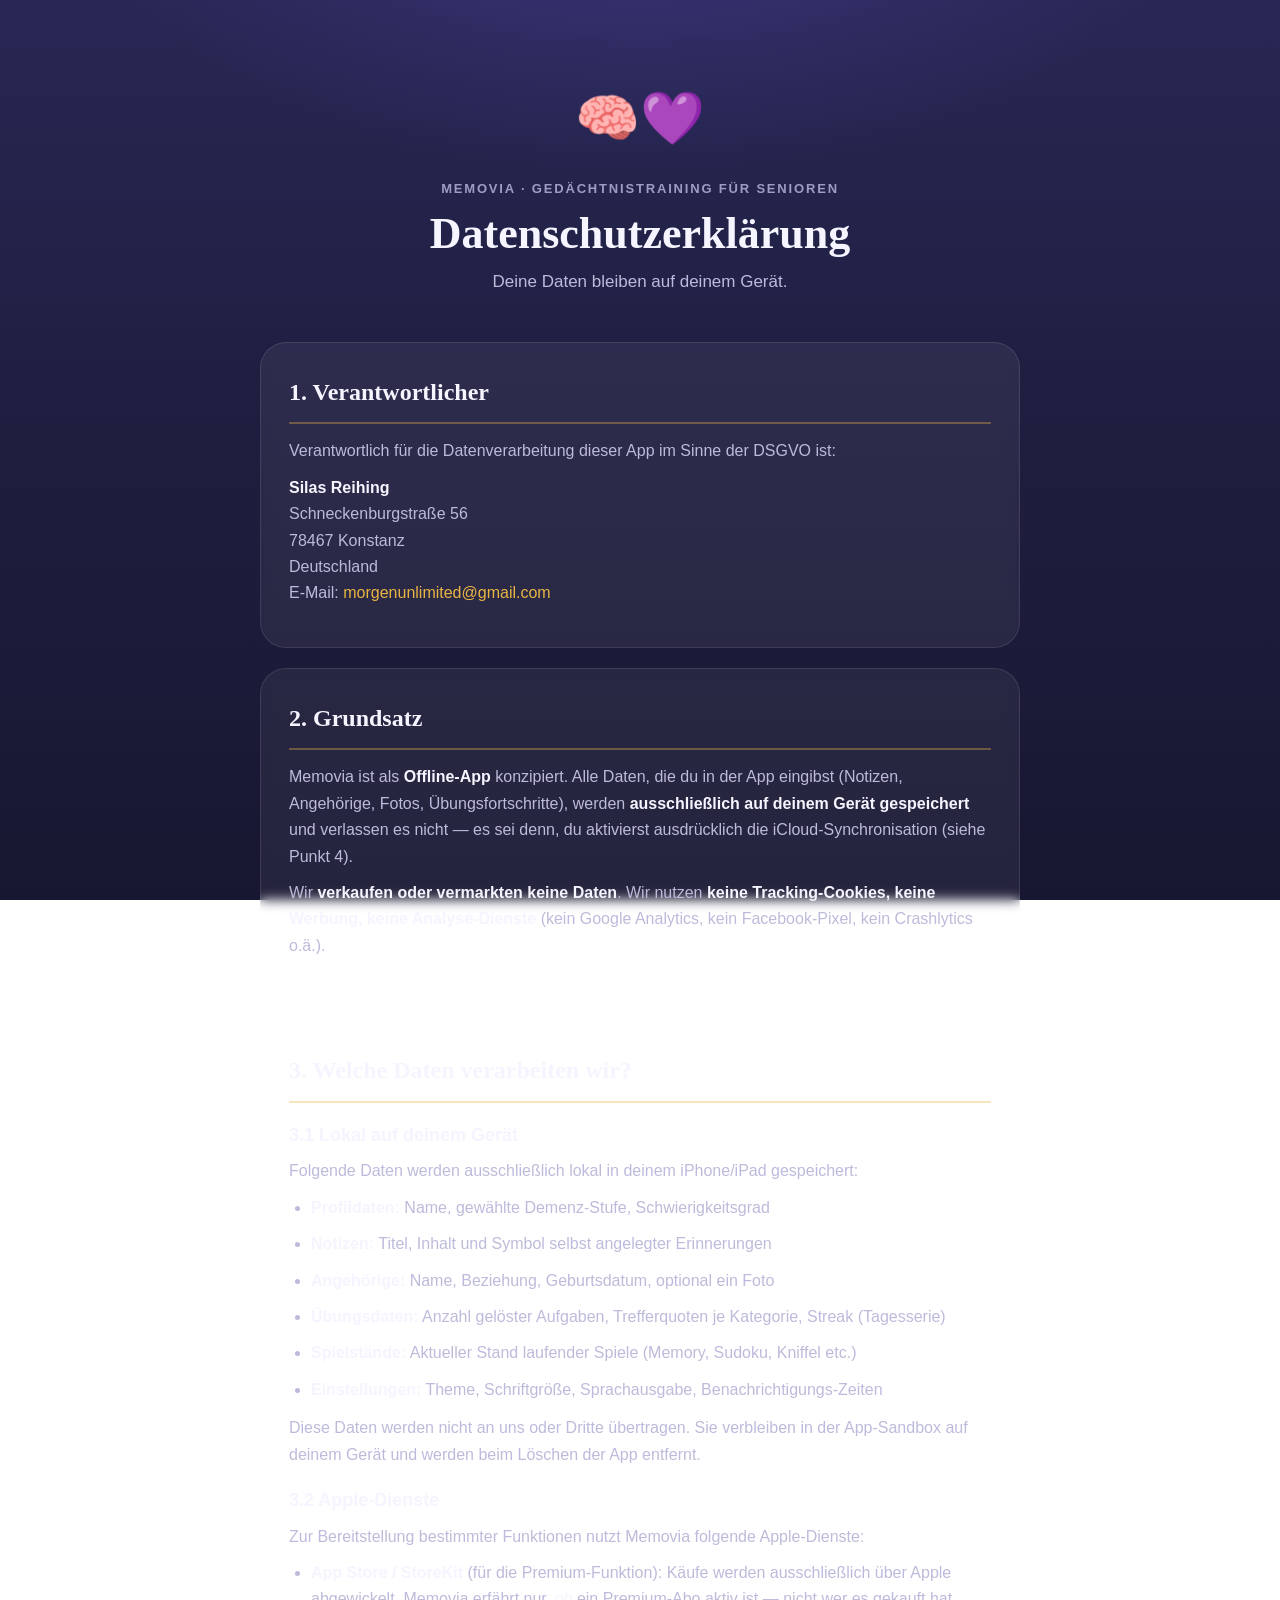
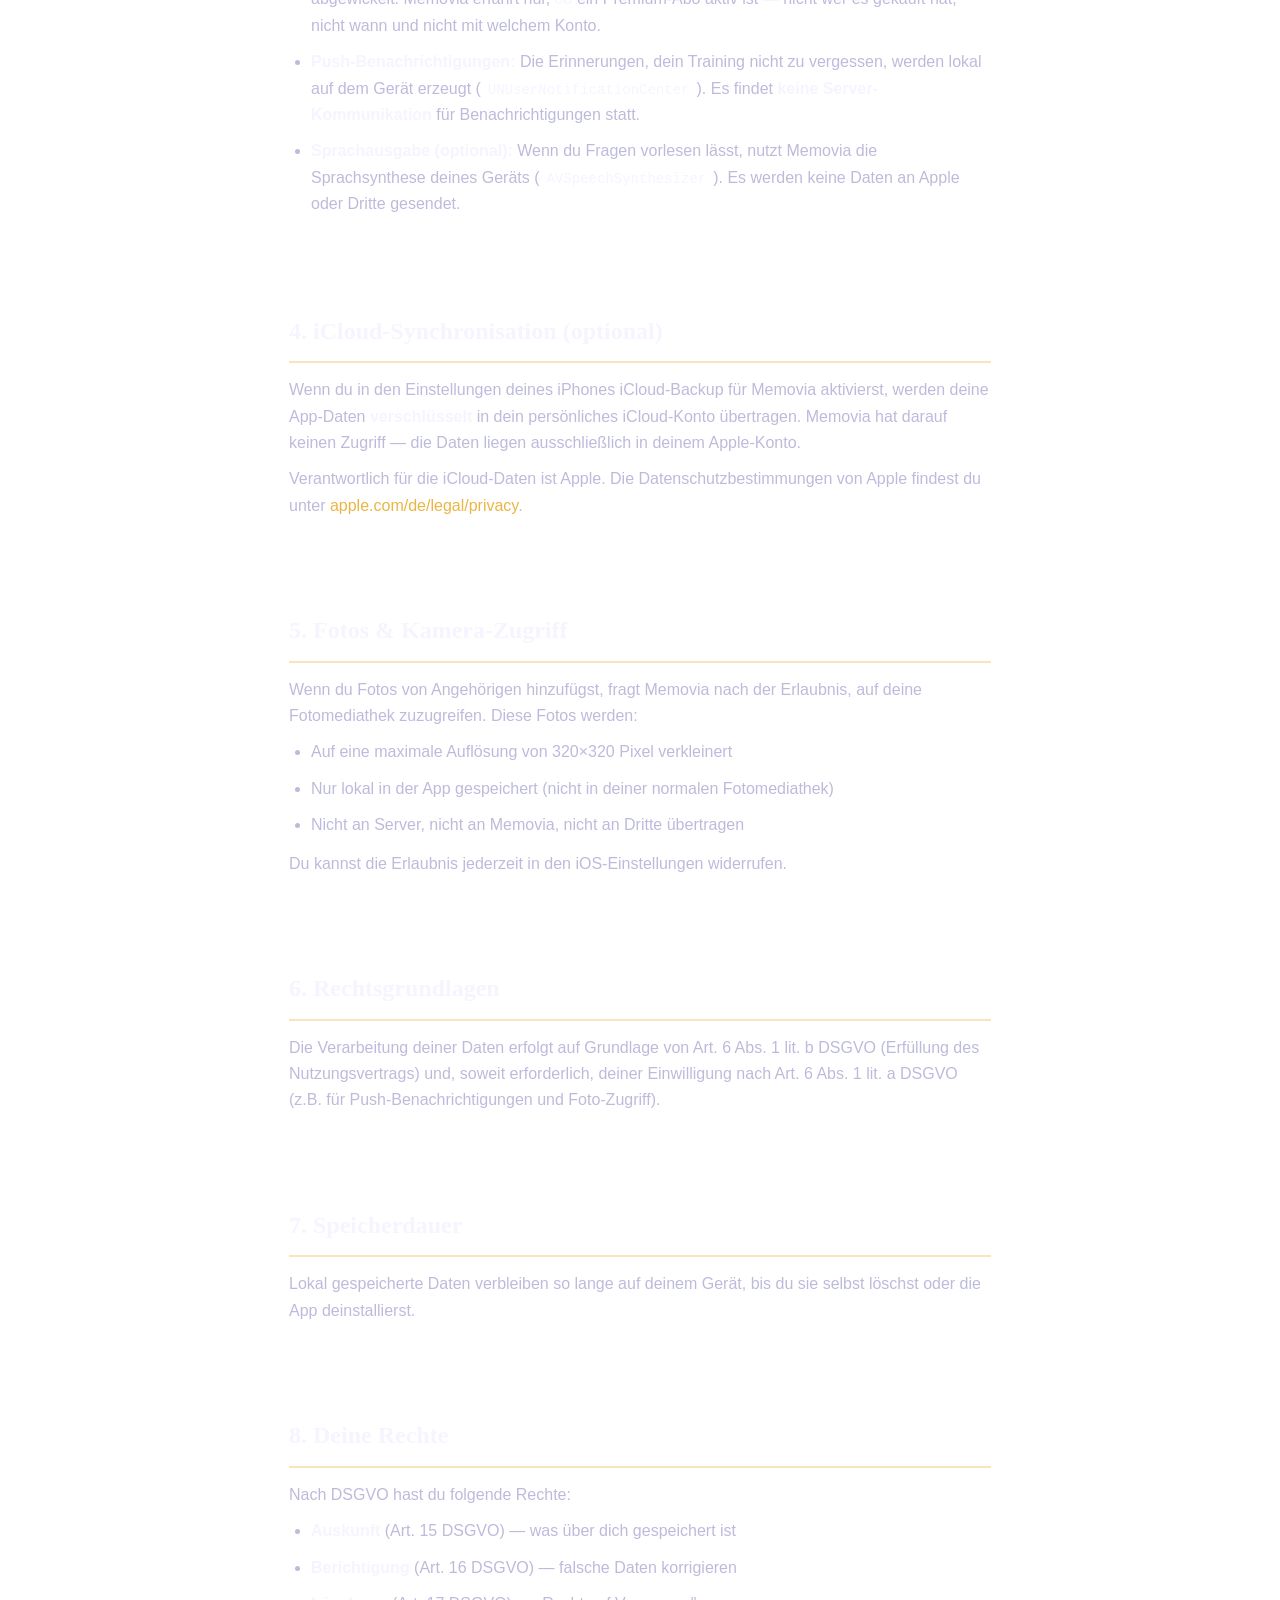
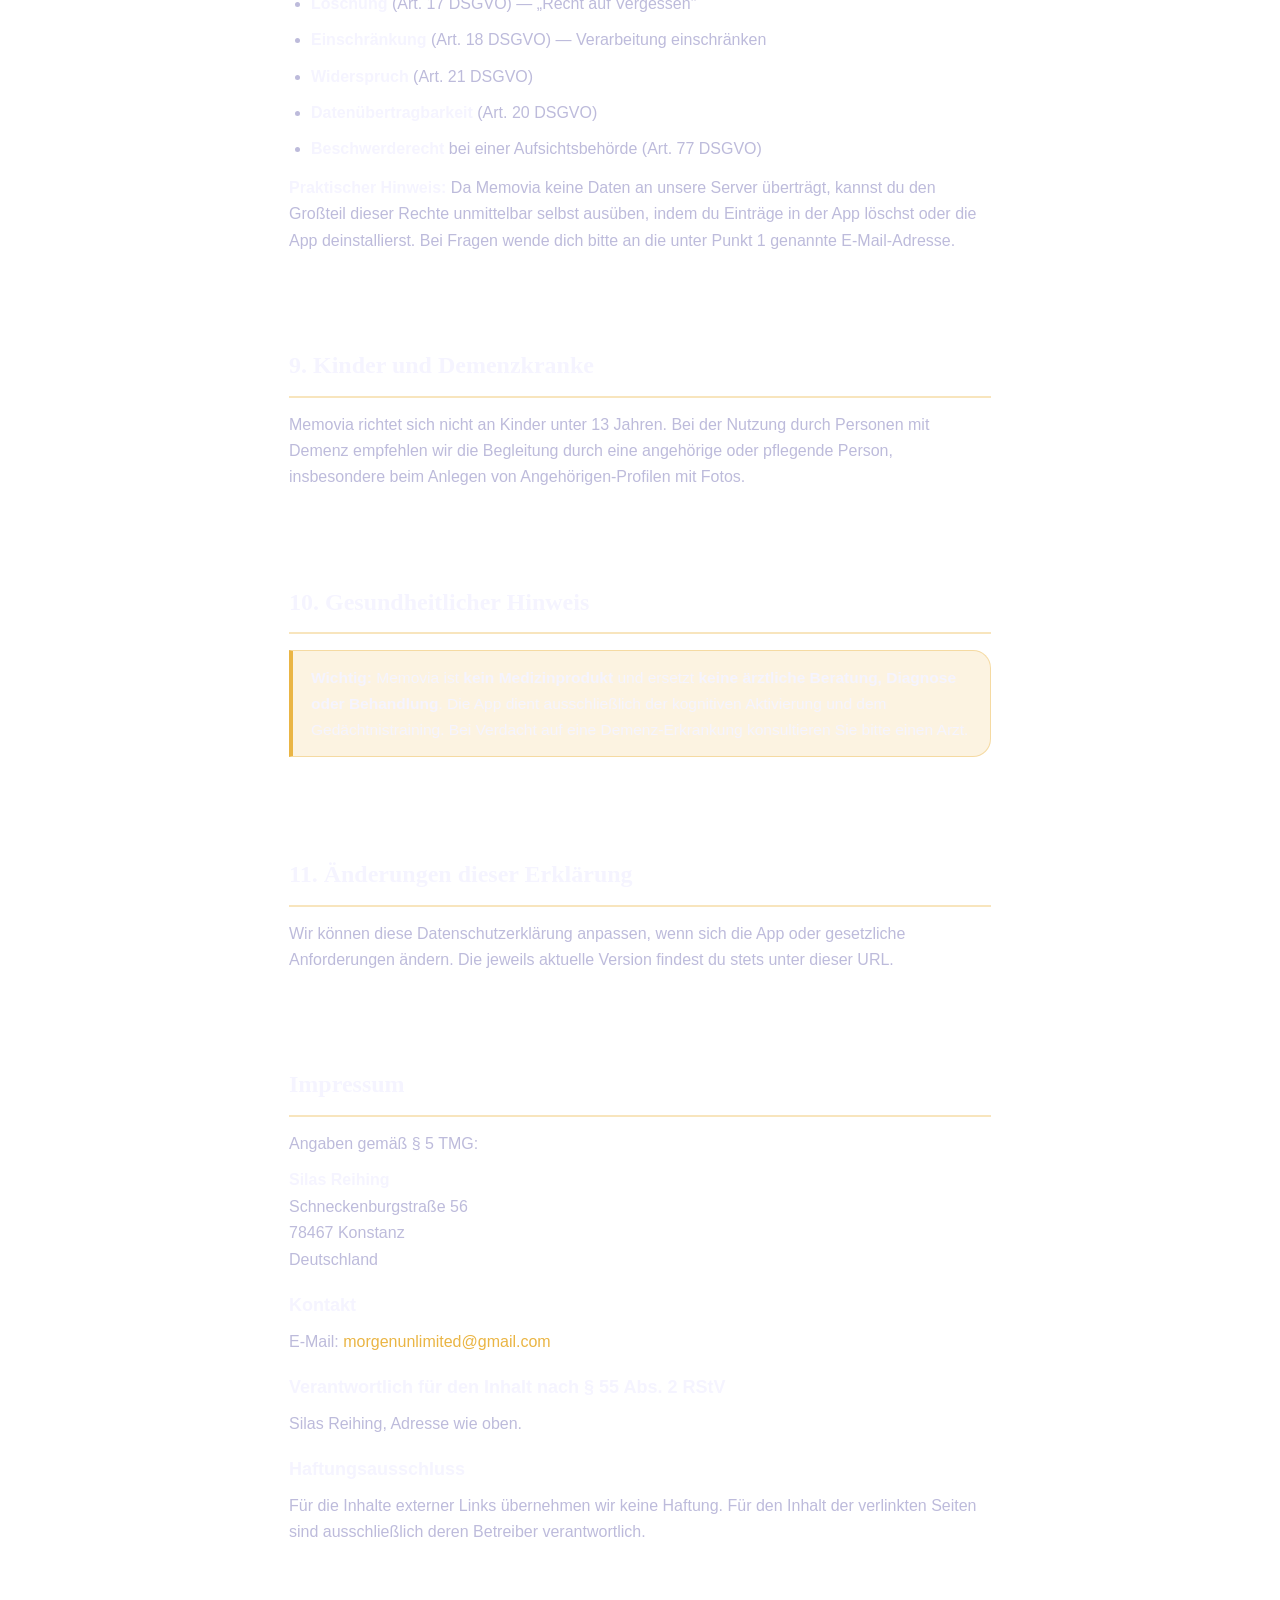
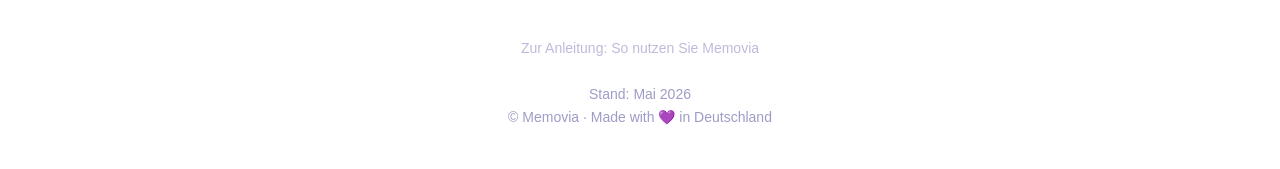
==== commit 2f3b461a: "Add files via upload" ====
--- a/index.html
+++ b/index.html
@@ -2,183 +2,335 @@
 <html lang="de">
 <head>
 <meta charset="UTF-8">
-<meta name="viewport" content="width=device-width, initial-scale=1.0, viewport-fit=cover">
-<meta name="theme-color" content="#1F2647">
-<title>Memovia — Gedächtnistraining</title>
-<meta name="description" content="Memovia Web-Testversion: Gehirnjogging und Spiele für Senioren und Menschen mit Demenz. Alle Funktionen kostenlos.">
-<link rel="icon" type="image/png" href="icon.png">
-<link rel="apple-touch-icon" href="icon.png">
-<link rel="stylesheet" href="styles.css">
+<meta name="viewport" content="width=device-width, initial-scale=1.0">
+<title>Datenschutzerklärung · Memovia</title>
+<style>
+  :root{
+    --bg-top:#282754;
+    --bg-mid:#1f1e40;
+    --bg-bottom:#181731;
+    --card:rgba(255,255,255,.06);
+    --card-strong:rgba(255,255,255,.09);
+    --card-border:rgba(255,255,255,.10);
+    --gold:#EAB544;
+    --gold-soft:rgba(234,181,68,.16);
+    --text:#F5F4FF;
+    --muted:#BDBBDB;
+    --eyebrow:#9E9CC6;
+    --radius:26px;
+    --radius-sm:18px;
+    --serif:'Iowan Old Style','Palatino Linotype','Book Antiqua',Georgia,'Times New Roman',serif;
+    --sans:-apple-system,BlinkMacSystemFont,'SF Pro Text','Segoe UI',Roboto,'Helvetica Neue',Arial,sans-serif;
+  }
+  *{box-sizing:border-box;margin:0;padding:0;}
+  body{
+    font-family:var(--sans);
+    background:
+      radial-gradient(900px 480px at 50% -120px, rgba(126,97,255,.22), transparent 62%),
+      linear-gradient(180deg, var(--bg-top) 0%, var(--bg-mid) 46%, var(--bg-bottom) 100%);
+    background-attachment:fixed;
+    color:var(--text);
+    line-height:1.65;
+    font-size:17px;
+    padding:20px;
+    -webkit-font-smoothing:antialiased;
+  }
+  .container{max-width:760px;margin:0 auto;}
+  header{
+    padding:56px 20px 36px;
+    text-align:center;
+  }
+  header .logo{font-size:52px;margin-bottom:16px;}
+  .eyebrow{
+    font-size:13px;font-weight:700;letter-spacing:.14em;text-transform:uppercase;
+    color:var(--eyebrow);display:block;
+  }
+  header h1{
+    font-family:var(--serif);
+    font-size:clamp(32px,6vw,44px);
+    font-weight:700;line-height:1.15;
+    margin:10px 0 8px;
+  }
+  header .subtitle{color:var(--muted);font-size:17px;}
+  .card{
+    background:var(--card);
+    border:1px solid var(--card-border);
+    border-radius:var(--radius);
+    padding:30px 28px;
+    margin-bottom:20px;
+    backdrop-filter:blur(6px);
+  }
+  h2{
+    font-family:var(--serif);
+    color:var(--text);
+    font-size:24px;
+    font-weight:700;
+    margin-bottom:14px;
+    padding-bottom:10px;
+    border-bottom:2px solid rgba(234,181,68,.35);
+  }
+  h3{
+    color:var(--text);
+    font-size:18px;
+    font-weight:700;
+    margin:18px 0 8px 0;
+  }
+  p, li{
+    color:var(--muted);
+    font-size:16px;
+    margin-bottom:10px;
+  }
+  ul, ol{padding-left:22px;margin-bottom:12px;}
+  strong{color:var(--text);font-weight:650;}
+  em{color:var(--text);}
+  code{
+    font-family:"SF Mono",Menlo,Consolas,monospace;
+    font-size:14px;
+    background:rgba(255,255,255,.09);
+    border:1px solid var(--card-border);
+    border-radius:6px;
+    padding:1px 6px;
+    color:var(--text);
+  }
+  a{color:var(--gold);text-decoration:none;}
+  a:hover{text-decoration:underline;}
+  a:focus-visible{outline:3px solid var(--gold);outline-offset:3px;border-radius:6px;}
+  .note{
+    background:var(--gold-soft);
+    border:1px solid rgba(234,181,68,.4);
+    border-left:4px solid var(--gold);
+    padding:14px 18px;
+    margin:16px 0;
+    border-radius:0 var(--radius-sm) var(--radius-sm) 0;
+    font-size:15.5px;
+    color:var(--text);
+  }
+  .note strong{color:var(--text);}
+  .meta{
+    text-align:center;
+    color:var(--eyebrow);
+    font-size:14px;
+    margin-top:30px;
+    padding:20px;
+  }
+  .meta a{color:var(--muted);border-bottom:1px solid rgba(255,255,255,.2);}
+  .meta a:hover{color:var(--text);text-decoration:none;}
+  @media (max-width:600px){
+    body{font-size:16px;}
+    header{padding:44px 12px 28px;}
+    header h1{font-size:28px;}
+    .card{padding:24px 20px;}
+  }
+</style>
 </head>
 <body>
-
-<!-- ═══════════ Onboarding (erster Start) ═══════════ -->
-<div id="onboarding" class="overlay hidden">
-  <div class="onboard-inner">
-    <img src="logo.png" alt="Memovia Logo" class="onboard-logo">
-    <h1 class="serif">Willkommen bei Memovia</h1>
-    <p class="onboard-sub">Gedächtnistraining für jeden Tag —<br>Fragen, Spiele und persönliche Erinnerungen.</p>
-    <div class="onboard-card glass">
-      <label for="onboardName">Wie dürfen wir Sie nennen?</label>
-      <input id="onboardName" type="text" placeholder="z.B. Maria" autocomplete="given-name" maxlength="24">
-      <button id="onboardStart" class="btn-primary">Los geht's</button>
-      <button id="onboardGuest" class="btn-ghost">Als Gast fortfahren</button>
+<div class="container">
+
+  <header>
+    <div class="logo">🧠💜</div>
+    <span class="eyebrow">Memovia · Gedächtnistraining für Senioren</span>
+    <h1>Datenschutzerklärung</h1>
+    <p class="subtitle">Deine Daten bleiben auf deinem Gerät.</p>
+  </header>
+
+  <div class="card">
+    <h2>1. Verantwortlicher</h2>
+    <p>Verantwortlich für die Datenverarbeitung dieser App im Sinne der DSGVO ist:</p>
+    <p>
+      <strong>Silas Reihing</strong><br>
+      Schneckenburgstraße 56<br>
+      78467 Konstanz<br>
+      Deutschland<br>
+      E-Mail: <a href="mailto:morgenunlimited@gmail.com">morgenunlimited@gmail.com</a>
+    </p>
+  </div>
+
+  <div class="card">
+    <h2>2. Grundsatz</h2>
+    <p>
+      Memovia ist als <strong>Offline-App</strong> konzipiert. Alle Daten, die du
+      in der App eingibst (Notizen, Angehörige, Fotos, Übungsfortschritte), werden
+      <strong>ausschließlich auf deinem Gerät gespeichert</strong> und verlassen
+      es nicht — es sei denn, du aktivierst ausdrücklich die iCloud-Synchronisation
+      (siehe Punkt 4).
+    </p>
+    <p>
+      Wir <strong>verkaufen oder vermarkten keine Daten</strong>. Wir nutzen
+      <strong>keine Tracking-Cookies, keine Werbung, keine Analyse-Dienste</strong>
+      (kein Google Analytics, kein Facebook-Pixel, kein Crashlytics o.ä.).
+    </p>
+  </div>
+
+  <div class="card">
+    <h2>3. Welche Daten verarbeiten wir?</h2>
+
+    <h3>3.1 Lokal auf deinem Gerät</h3>
+    <p>Folgende Daten werden ausschließlich lokal in deinem iPhone/iPad gespeichert:</p>
+    <ul>
+      <li><strong>Profildaten:</strong> Name, gewählte Demenz-Stufe, Schwierigkeitsgrad</li>
+      <li><strong>Notizen:</strong> Titel, Inhalt und Symbol selbst angelegter Erinnerungen</li>
+      <li><strong>Angehörige:</strong> Name, Beziehung, Geburtsdatum, optional ein Foto</li>
+      <li><strong>Übungsdaten:</strong> Anzahl gelöster Aufgaben, Trefferquoten je Kategorie, Streak (Tagesserie)</li>
+      <li><strong>Spielstände:</strong> Aktueller Stand laufender Spiele (Memory, Sudoku, Kniffel etc.)</li>
+      <li><strong>Einstellungen:</strong> Theme, Schriftgröße, Sprachausgabe, Benachrichtigungs-Zeiten</li>
+    </ul>
+    <p>
+      Diese Daten werden nicht an uns oder Dritte übertragen. Sie verbleiben in
+      der App-Sandbox auf deinem Gerät und werden beim Löschen der App entfernt.
+    </p>
+
+    <h3>3.2 Apple-Dienste</h3>
+    <p>Zur Bereitstellung bestimmter Funktionen nutzt Memovia folgende Apple-Dienste:</p>
+    <ul>
+      <li>
+        <strong>App Store / StoreKit</strong> (für die Premium-Funktion):
+        Käufe werden ausschließlich über Apple abgewickelt. Memovia erfährt nur,
+        <em>ob</em> ein Premium-Abo aktiv ist — nicht wer es gekauft hat,
+        nicht wann und nicht mit welchem Konto.
+      </li>
+      <li>
+        <strong>Push-Benachrichtigungen:</strong> Die Erinnerungen, dein Training
+        nicht zu vergessen, werden lokal auf dem Gerät erzeugt
+        (<code>UNUserNotificationCenter</code>). Es findet <strong>keine
+        Server-Kommunikation</strong> für Benachrichtigungen statt.
+      </li>
+      <li>
+        <strong>Sprachausgabe (optional):</strong> Wenn du Fragen vorlesen
+        lässt, nutzt Memovia die Sprachsynthese deines Geräts (<code>AVSpeechSynthesizer</code>).
+        Es werden keine Daten an Apple oder Dritte gesendet.
+      </li>
+    </ul>
+  </div>
+
+  <div class="card">
+    <h2>4. iCloud-Synchronisation (optional)</h2>
+    <p>
+      Wenn du in den Einstellungen deines iPhones iCloud-Backup für Memovia
+      aktivierst, werden deine App-Daten <strong>verschlüsselt</strong> in dein
+      persönliches iCloud-Konto übertragen. Memovia hat darauf keinen Zugriff —
+      die Daten liegen ausschließlich in deinem Apple-Konto.
+    </p>
+    <p>
+      Verantwortlich für die iCloud-Daten ist Apple. Die Datenschutzbestimmungen
+      von Apple findest du unter
+      <a href="https://www.apple.com/de/legal/privacy/" target="_blank" rel="noopener">apple.com/de/legal/privacy</a>.
+    </p>
+  </div>
+
+  <div class="card">
+    <h2>5. Fotos &amp; Kamera-Zugriff</h2>
+    <p>
+      Wenn du Fotos von Angehörigen hinzufügst, fragt Memovia nach der Erlaubnis,
+      auf deine Fotomediathek zuzugreifen. Diese Fotos werden:
+    </p>
+    <ul>
+      <li>Auf eine maximale Auflösung von 320×320 Pixel verkleinert</li>
+      <li>Nur lokal in der App gespeichert (nicht in deiner normalen Fotomediathek)</li>
+      <li>Nicht an Server, nicht an Memovia, nicht an Dritte übertragen</li>
+    </ul>
+    <p>
+      Du kannst die Erlaubnis jederzeit in den iOS-Einstellungen widerrufen.
+    </p>
+  </div>
+
+  <div class="card">
+    <h2>6. Rechtsgrundlagen</h2>
+    <p>
+      Die Verarbeitung deiner Daten erfolgt auf Grundlage von Art. 6 Abs. 1 lit. b
+      DSGVO (Erfüllung des Nutzungsvertrags) und, soweit erforderlich, deiner
+      Einwilligung nach Art. 6 Abs. 1 lit. a DSGVO (z.B. für Push-Benachrichtigungen
+      und Foto-Zugriff).
+    </p>
+  </div>
+
+  <div class="card">
+    <h2>7. Speicherdauer</h2>
+    <p>
+      Lokal gespeicherte Daten verbleiben so lange auf deinem Gerät, bis du sie
+      selbst löschst oder die App deinstallierst.
+    </p>
+  </div>
+
+  <div class="card">
+    <h2>8. Deine Rechte</h2>
+    <p>Nach DSGVO hast du folgende Rechte:</p>
+    <ul>
+      <li><strong>Auskunft</strong> (Art. 15 DSGVO) — was über dich gespeichert ist</li>
+      <li><strong>Berichtigung</strong> (Art. 16 DSGVO) — falsche Daten korrigieren</li>
+      <li><strong>Löschung</strong> (Art. 17 DSGVO) — „Recht auf Vergessen"</li>
+      <li><strong>Einschränkung</strong> (Art. 18 DSGVO) — Verarbeitung einschränken</li>
+      <li><strong>Widerspruch</strong> (Art. 21 DSGVO)</li>
+      <li><strong>Datenübertragbarkeit</strong> (Art. 20 DSGVO)</li>
+      <li><strong>Beschwerderecht</strong> bei einer Aufsichtsbehörde (Art. 77 DSGVO)</li>
+    </ul>
+    <p>
+      <strong>Praktischer Hinweis:</strong> Da Memovia keine Daten an unsere
+      Server überträgt, kannst du den Großteil dieser Rechte unmittelbar selbst
+      ausüben, indem du Einträge in der App löschst oder die App deinstallierst.
+      Bei Fragen wende dich bitte an die unter Punkt 1 genannte E-Mail-Adresse.
+    </p>
+  </div>
+
+  <div class="card">
+    <h2>9. Kinder und Demenzkranke</h2>
+    <p>
+      Memovia richtet sich nicht an Kinder unter 13 Jahren. Bei der Nutzung
+      durch Personen mit Demenz empfehlen wir die Begleitung durch eine
+      angehörige oder pflegende Person, insbesondere beim Anlegen von
+      Angehörigen-Profilen mit Fotos.
+    </p>
+  </div>
+
+  <div class="card">
+    <h2>10. Gesundheitlicher Hinweis</h2>
+    <div class="note">
+      <strong>Wichtig:</strong> Memovia ist <strong>kein Medizinprodukt</strong>
+      und ersetzt <strong>keine ärztliche Beratung, Diagnose oder Behandlung</strong>.
+      Die App dient ausschließlich der kognitiven Aktivierung und dem
+      Gedächtnistraining. Bei Verdacht auf eine Demenz-Erkrankung
+      konsultieren Sie bitte einen Arzt.
     </div>
-    <p class="onboard-note">Web-Testversion · Alle Funktionen kostenlos freigeschaltet.<br>Alle Daten bleiben nur auf diesem Gerät gespeichert.</p>
-  </div>
+  </div>
+
+  <div class="card">
+    <h2>11. Änderungen dieser Erklärung</h2>
+    <p>
+      Wir können diese Datenschutzerklärung anpassen, wenn sich die App oder
+      gesetzliche Anforderungen ändern. Die jeweils aktuelle Version findest du
+      stets unter dieser URL.
+    </p>
+  </div>
+
+  <!-- IMPRESSUM -->
+  <div class="card">
+    <h2>Impressum</h2>
+    <p>Angaben gemäß § 5 TMG:</p>
+    <p>
+      <strong>Silas Reihing</strong><br>
+      Schneckenburgstraße 56<br>
+      78467 Konstanz<br>
+      Deutschland
+    </p>
+    <h3>Kontakt</h3>
+    <p>
+      E-Mail: <a href="mailto:morgenunlimited@gmail.com">morgenunlimited@gmail.com</a></p>
+    <h3>Verantwortlich für den Inhalt nach § 55 Abs. 2 RStV</h3>
+    <p>
+      Silas Reihing, Adresse wie oben.
+    </p>
+    <h3>Haftungsausschluss</h3>
+    <p>
+      Für die Inhalte externer Links übernehmen wir keine Haftung. Für den
+      Inhalt der verlinkten Seiten sind ausschließlich deren Betreiber verantwortlich.
+    </p>
+  </div>
+
+  <div class="meta">
+    <a href="anleitung.html">Zur Anleitung: So nutzen Sie Memovia</a><br><br>
+    Stand: Mai 2026<br>
+    © Memovia · Made with 💜 in Deutschland
+  </div>
+
 </div>
-
-<!-- ═══════════ Haupt-App ═══════════ -->
-<div id="app" class="hidden">
-
-  <!-- ── Tab 0: Start ── -->
-  <main id="screen-start" class="screen">
-    <div class="page">
-      <header class="home-header">
-        <div class="home-brand">
-          <img src="logo.png" alt="" class="home-logo">
-          <span class="serif home-brand-name">Memovia</span>
-        </div>
-        <div class="home-header-actions">
-          <button id="btnSettings" class="icon-btn" aria-label="Einstellungen" title="Einstellungen">⚙</button>
-          <button id="btnLogout" class="icon-btn" aria-label="Abmelden" title="Abmelden">⎋</button>
-        </div>
-      </header>
-
-      <div class="greeting">
-        <div class="greeting-phase"><span id="greetIcon">☀️</span> <span id="greetText">Schönen Tag</span></div>
-        <div id="greetName" class="serif greeting-name">Gast</div>
-      </div>
-
-      <section class="glass card" id="orientCard">
-        <div class="card-eyebrow">Zur Orientierung</div>
-        <div class="orient-row">
-          <span id="orientEmoji" class="orient-emoji">☀️</span>
-          <div>
-            <div class="serif orient-day">Heute ist <span id="orientWeekday">…</span>,</div>
-            <div class="orient-date">der <span id="orientDate">…</span></div>
-            <div class="orient-season" id="orientSeason">…</div>
-          </div>
-        </div>
-      </section>
-
-      <section class="glass card">
-        <div class="card-eyebrow">Heute</div>
-        <div class="today-stats">
-          <div class="mini-stat"><span class="mini-icon">✓</span><span id="statToday" class="serif mini-value">0</span><span class="mini-label">Übungen</span></div>
-          <div class="vdivider"></div>
-          <div class="mini-stat"><span class="mini-icon">◎</span><span id="statRate" class="serif mini-value">–</span><span class="mini-label">richtig</span></div>
-          <div class="vdivider"></div>
-          <div class="mini-stat"><span class="mini-icon">Σ</span><span id="statTotal" class="serif mini-value">0</span><span class="mini-label">insgesamt</span></div>
-        </div>
-        <div id="motivation" class="card-foot">Noch keine Übung heute — ein guter Moment, um zu starten.</div>
-      </section>
-
-      <button class="glass card recommend" id="btnRecommend">
-        <span class="recommend-icon">🧠</span>
-        <span class="recommend-texts">
-          <span class="card-eyebrow">Empfehlung für jetzt</span>
-          <span class="serif recommend-title">Gehirnjogging</span>
-          <span class="card-foot">Ein paar Übungen tun dem Kopf gut.</span>
-        </span>
-        <span class="recommend-play">▶</span>
-      </button>
-
-      <div class="overview-row">
-        <button class="glass card overview-tile" data-goto="2">
-          <span class="tile-icon">🎲</span><span class="tile-title">Spiele</span><span id="tileGames" class="tile-detail">18 Spiele</span>
-        </button>
-        <button class="glass card overview-tile" data-goto="3">
-          <span class="tile-icon">📝</span><span class="tile-title">Notizen</span><span id="tileNotes" class="tile-detail">anlegen</span>
-        </button>
-        <button class="glass card overview-tile" data-goto="4">
-          <span class="tile-icon">👥</span><span class="tile-title">Angehörige</span><span id="tileFamily" class="tile-detail">anlegen</span>
-        </button>
-      </div>
-
-      <button class="glass card stats-link" id="btnStats">
-        <span class="tile-icon">📊</span>
-        <span class="recommend-texts">
-          <span class="tile-title">Fortschritt ansehen</span>
-          <span class="card-foot">Streak, Wochenübersicht und Stärken</span>
-        </span>
-        <span class="chevron">›</span>
-      </button>
-    </div>
-  </main>
-
-  <!-- ── Tab 1: Fragen ── -->
-  <main id="screen-fragen" class="screen hidden">
-    <div class="page">
-      <header class="section-header">
-        <div>
-          <h2 class="serif">Fragen</h2>
-          <div id="quizSession" class="section-sub">0 gelöst · 0 richtig</div>
-        </div>
-        <button id="btnQuizSettings" class="pill-btn">⚙ Einstellungen</button>
-      </header>
-      <div id="quizArea"></div>
-    </div>
-  </main>
-
-  <!-- ── Tab 2: Spiele ── -->
-  <main id="screen-spiele" class="screen hidden">
-    <div class="page">
-      <header class="section-header center"><h2 class="serif">Spiele</h2></header>
-      <div id="gamesGrid" class="games-grid"></div>
-    </div>
-  </main>
-
-  <!-- ── Tab 3: Notizen ── -->
-  <main id="screen-notizen" class="screen hidden">
-    <div class="page">
-      <header class="section-header">
-        <h2 class="serif">Notizen</h2>
-        <button id="btnAddNote" class="icon-btn big" aria-label="Neue Notiz">＋</button>
-      </header>
-      <div id="notesList"></div>
-    </div>
-  </main>
-
-  <!-- ── Tab 4: Angehörige ── -->
-  <main id="screen-familie" class="screen hidden">
-    <div class="page">
-      <header class="section-header">
-        <h2 class="serif">Angehörige</h2>
-        <button id="btnAddFamily" class="icon-btn big" aria-label="Hinzufügen">＋</button>
-      </header>
-      <div class="segmented" id="familySegments">
-        <button class="seg active" data-seg="0">Personen</button>
-        <button class="seg" data-seg="1">Erinnerungen</button>
-        <button class="seg" data-seg="2">Einblick</button>
-      </div>
-      <div id="familyContent"></div>
-    </div>
-  </main>
-
-  <!-- ── Tab-Leiste ── -->
-  <nav id="tabbar" aria-label="Hauptnavigation">
-    <button class="tab active" data-tab="0"><span class="tab-icon">🏠</span><span>Start</span></button>
-    <button class="tab" data-tab="1"><span class="tab-icon">🧠</span><span>Fragen</span></button>
-    <button class="tab" data-tab="2"><span class="tab-icon">🎲</span><span>Spiele</span></button>
-    <button class="tab" data-tab="3"><span class="tab-icon">📝</span><span>Notizen</span></button>
-    <button class="tab" data-tab="4"><span class="tab-icon">👥</span><span>Angehörige</span></button>
-  </nav>
-</div>
-
-<!-- ═══════════ Overlays ═══════════ -->
-<div id="sheetSettings" class="overlay sheet hidden" role="dialog" aria-label="Einstellungen"></div>
-<div id="sheetQuizSettings" class="overlay sheet hidden" role="dialog" aria-label="Fragen-Einstellungen"></div>
-<div id="sheetStats" class="overlay sheet hidden" role="dialog" aria-label="Fortschritt"></div>
-<div id="sheetEditor" class="overlay sheet hidden" role="dialog" aria-label="Bearbeiten"></div>
-<div id="gameOverlay" class="overlay game hidden" role="dialog" aria-label="Spiel"></div>
-<div id="streakOverlay" class="overlay hidden" role="dialog" aria-label="Belohnung"></div>
-
-<script src="data.js"></script>
-<script src="generator.js"></script>
-<script src="games.js"></script>
-<script src="games2.js"></script>
-<script src="games3.js"></script>
-<script src="app.js"></script>
 </body>
 </html>
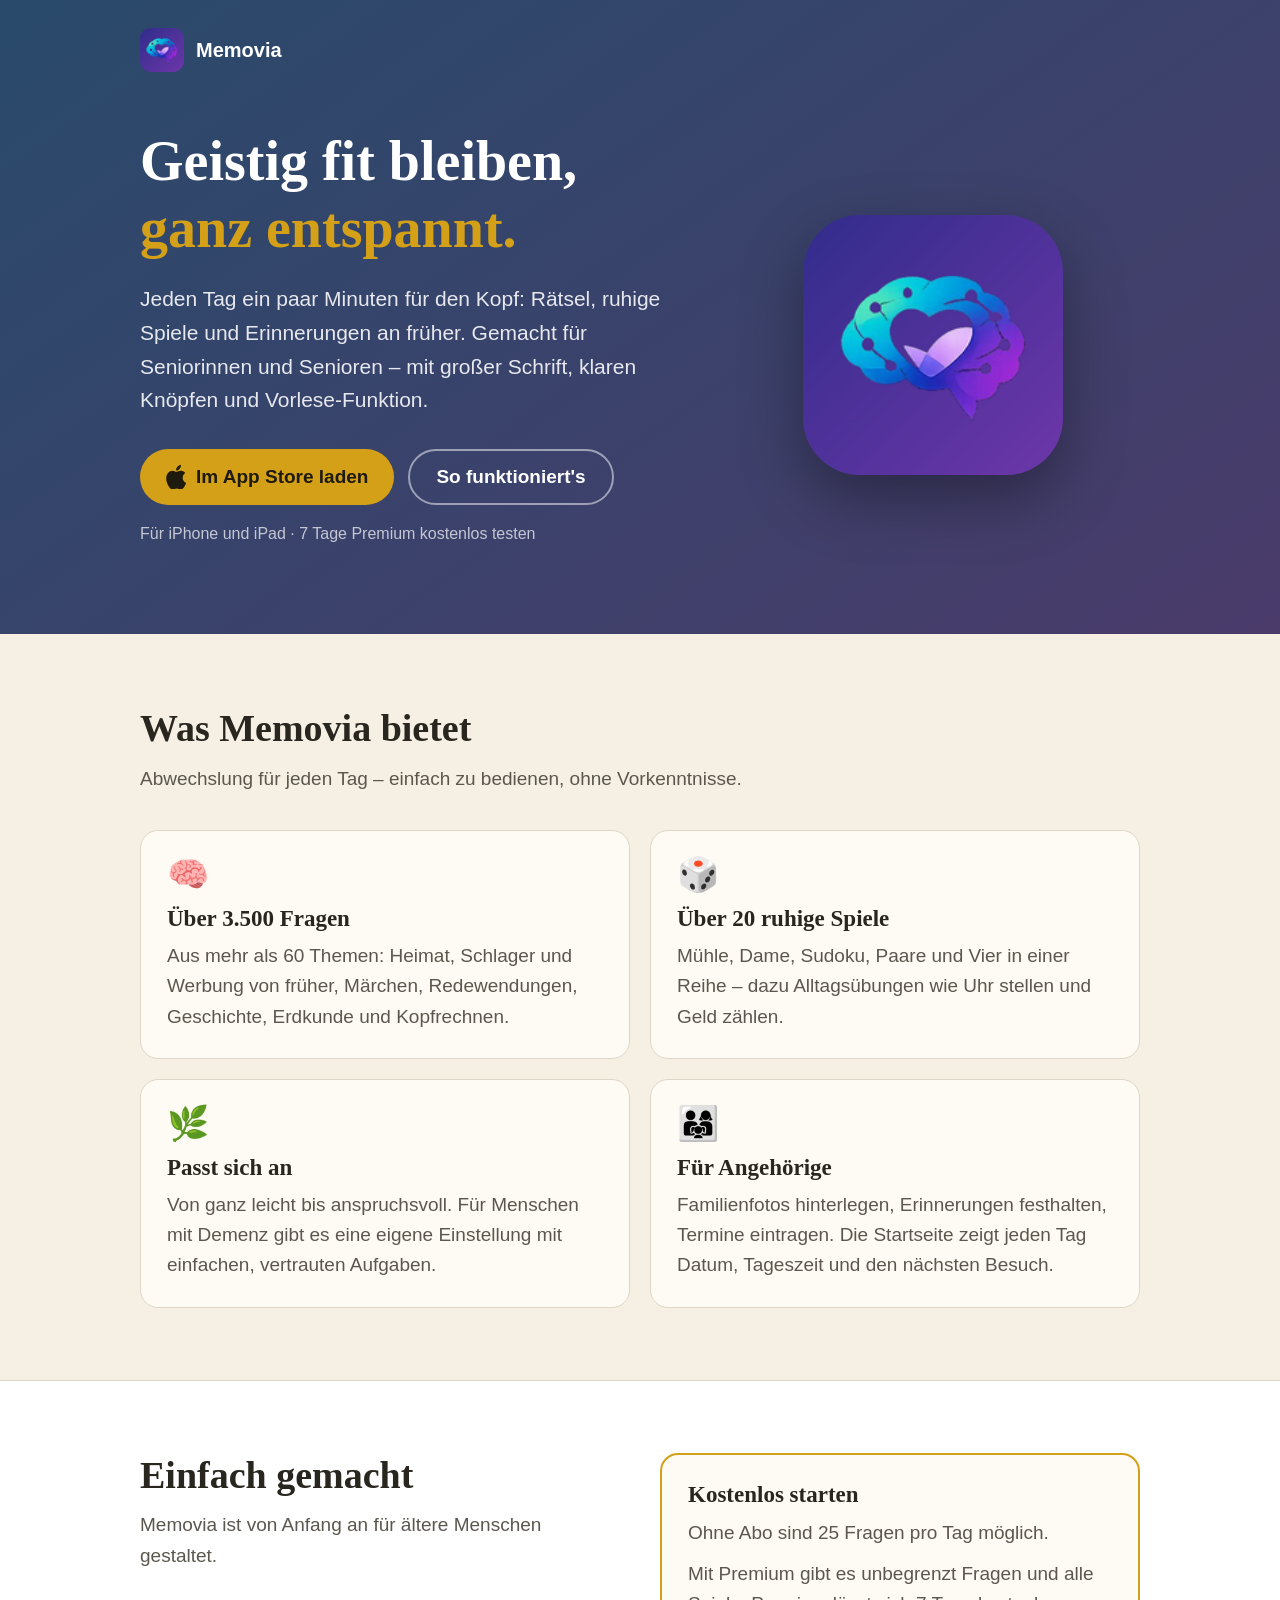
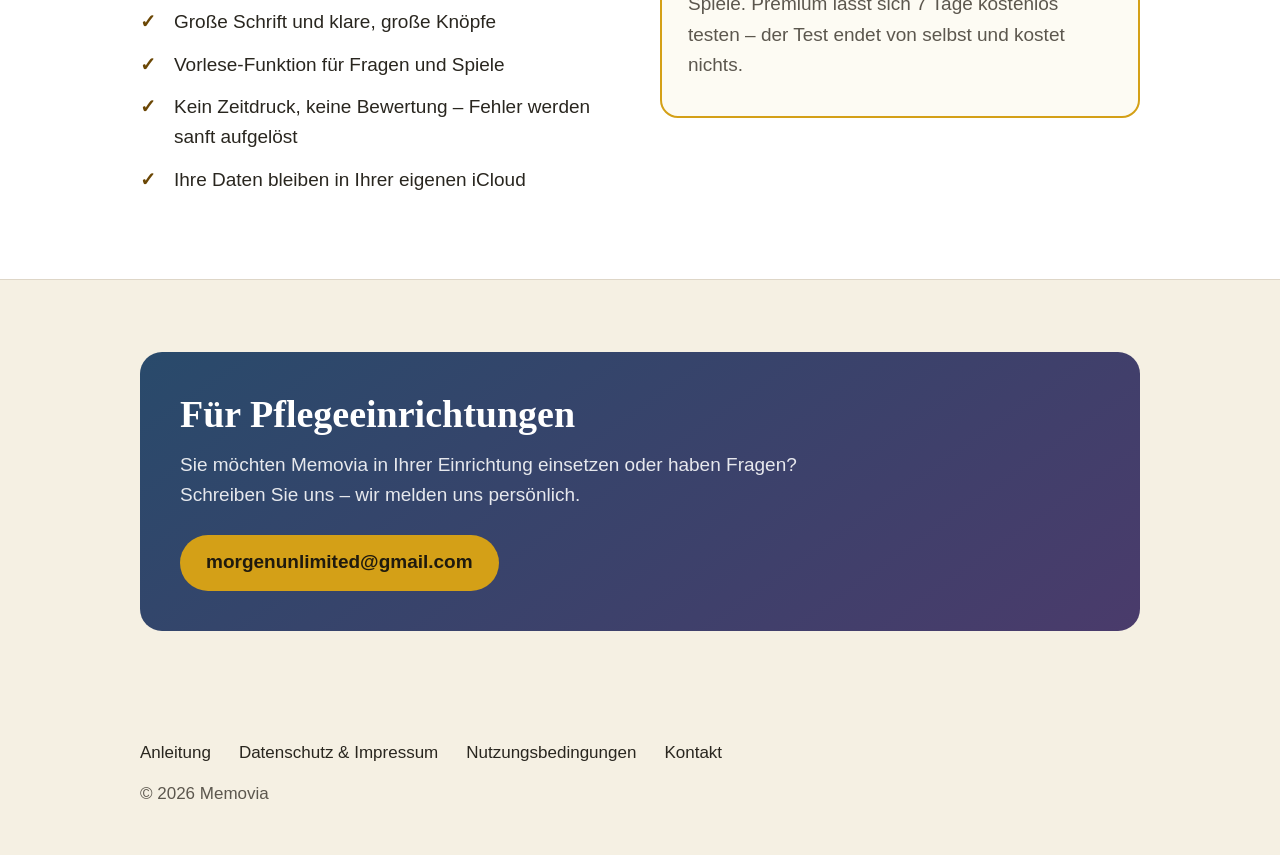
==== commit 27fad456: "Add files via upload" ====
--- a/index.html
+++ b/index.html
@@ -1,336 +1,220 @@
-<!DOCTYPE html>
+<!doctype html>
 <html lang="de">
 <head>
-<meta charset="UTF-8">
-<meta name="viewport" content="width=device-width, initial-scale=1.0">
-<title>Datenschutzerklärung · Memovia</title>
+<meta charset="utf-8">
+<meta name="viewport" content="width=device-width, initial-scale=1">
+<title>Memovia – Gedächtnistraining zum Wohlfühlen</title>
+<meta name="description" content="Memovia ist Gedächtnistraining für Seniorinnen und Senioren: tägliche Rätsel, ruhige Spiele und Erinnerungen an früher – mit großer Schrift und Vorlese-Funktion.">
+<link rel="icon" href="[data-uri]">
+<meta name="apple-itunes-app" content="app-id=6776669353">
 <style>
-  :root{
-    --bg-top:#282754;
-    --bg-mid:#1f1e40;
-    --bg-bottom:#181731;
-    --card:rgba(255,255,255,.06);
-    --card-strong:rgba(255,255,255,.09);
-    --card-border:rgba(255,255,255,.10);
-    --gold:#EAB544;
-    --gold-soft:rgba(234,181,68,.16);
-    --text:#F5F4FF;
-    --muted:#BDBBDB;
-    --eyebrow:#9E9CC6;
-    --radius:26px;
-    --radius-sm:18px;
-    --serif:'Iowan Old Style','Palatino Linotype','Book Antiqua',Georgia,'Times New Roman',serif;
-    --sans:-apple-system,BlinkMacSystemFont,'SF Pro Text','Segoe UI',Roboto,'Helvetica Neue',Arial,sans-serif;
-  }
-  *{box-sizing:border-box;margin:0;padding:0;}
-  body{
-    font-family:var(--sans);
-    background:
-      radial-gradient(900px 480px at 50% -120px, rgba(126,97,255,.22), transparent 62%),
-      linear-gradient(180deg, var(--bg-top) 0%, var(--bg-mid) 46%, var(--bg-bottom) 100%);
-    background-attachment:fixed;
-    color:var(--text);
-    line-height:1.65;
-    font-size:17px;
-    padding:20px;
-    -webkit-font-smoothing:antialiased;
-  }
-  .container{max-width:760px;margin:0 auto;}
-  header{
-    padding:56px 20px 36px;
-    text-align:center;
-  }
-  header .logo{font-size:52px;margin-bottom:16px;}
-  .eyebrow{
-    font-size:13px;font-weight:700;letter-spacing:.14em;text-transform:uppercase;
-    color:var(--eyebrow);display:block;
-  }
-  header h1{
-    font-family:var(--serif);
-    font-size:clamp(32px,6vw,44px);
-    font-weight:700;line-height:1.15;
-    margin:10px 0 8px;
-  }
-  header .subtitle{color:var(--muted);font-size:17px;}
-  .card{
-    background:var(--card);
-    border:1px solid var(--card-border);
-    border-radius:var(--radius);
-    padding:30px 28px;
-    margin-bottom:20px;
-    backdrop-filter:blur(6px);
-  }
-  h2{
-    font-family:var(--serif);
-    color:var(--text);
-    font-size:24px;
-    font-weight:700;
-    margin-bottom:14px;
-    padding-bottom:10px;
-    border-bottom:2px solid rgba(234,181,68,.35);
-  }
-  h3{
-    color:var(--text);
-    font-size:18px;
-    font-weight:700;
-    margin:18px 0 8px 0;
-  }
-  p, li{
-    color:var(--muted);
-    font-size:16px;
-    margin-bottom:10px;
-  }
-  ul, ol{padding-left:22px;margin-bottom:12px;}
-  strong{color:var(--text);font-weight:650;}
-  em{color:var(--text);}
-  code{
-    font-family:"SF Mono",Menlo,Consolas,monospace;
-    font-size:14px;
-    background:rgba(255,255,255,.09);
-    border:1px solid var(--card-border);
-    border-radius:6px;
-    padding:1px 6px;
-    color:var(--text);
-  }
-  a{color:var(--gold);text-decoration:none;}
-  a:hover{text-decoration:underline;}
-  a:focus-visible{outline:3px solid var(--gold);outline-offset:3px;border-radius:6px;}
-  .note{
-    background:var(--gold-soft);
-    border:1px solid rgba(234,181,68,.4);
-    border-left:4px solid var(--gold);
-    padding:14px 18px;
-    margin:16px 0;
-    border-radius:0 var(--radius-sm) var(--radius-sm) 0;
-    font-size:15.5px;
-    color:var(--text);
-  }
-  .note strong{color:var(--text);}
-  .meta{
-    text-align:center;
-    color:var(--eyebrow);
-    font-size:14px;
-    margin-top:30px;
-    padding:20px;
-  }
-  .meta a{color:var(--muted);border-bottom:1px solid rgba(255,255,255,.2);}
-  .meta a:hover{color:var(--text);text-decoration:none;}
-  @media (max-width:600px){
-    body{font-size:16px;}
-    header{padding:44px 12px 28px;}
-    header h1{font-size:28px;}
-    .card{padding:24px 20px;}
+  :root {
+    --navy: #294a6b;
+    --violet: #4a3b6b;
+    --gold: #d4a017;
+    --gold-dark: #6b4705;
+    --cream: #f5f0e3;
+    --card: #fdfbf3;
+    --ink: #29261f;
+    --ink-soft: #5c574e;
+    --line: #ded6c7;
+  }
+  * { box-sizing: border-box; }
+  html { -webkit-text-size-adjust: 100%; }
+  body {
+    margin: 0;
+    background: var(--cream);
+    color: var(--ink);
+    font: 19px/1.6 -apple-system, BlinkMacSystemFont, "Segoe UI", Roboto, Helvetica, Arial, sans-serif;
+  }
+  h1, h2, h3 { font-family: Georgia, "Times New Roman", serif; line-height: 1.2; margin: 0; }
+  a { color: inherit; }
+  .wrap { max-width: 1040px; margin: 0 auto; padding: 0 20px; }
+
+  /* Kopfbereich */
+  .hero {
+    background: linear-gradient(145deg, var(--navy), var(--violet));
+    color: #fff;
+    padding: 28px 0 72px;
+  }
+  .brand { display: flex; align-items: center; gap: 12px; font-weight: 600; font-size: 20px; }
+  .appicon { display: block; background: url("[data-uri]") center / cover; }
+  .appicon.small { width: 44px; height: 44px; border-radius: 11px; }
+  .hero-grid {
+    display: grid; grid-template-columns: 1.3fr 1fr; gap: 48px;
+    align-items: center; margin-top: 56px;
+  }
+  .hero h1 { font-size: clamp(36px, 6vw, 56px); }
+  .hero h1 span { color: var(--gold); }
+  .hero p.lead { font-size: 21px; color: rgba(255,255,255,.88); margin: 20px 0 32px; max-width: 34em; }
+  .buttons { display: flex; flex-wrap: wrap; gap: 14px; }
+  .btn {
+    display: inline-flex; align-items: center; gap: 10px;
+    min-height: 56px; padding: 0 26px; border-radius: 999px;
+    font-weight: 600; font-size: 19px; text-decoration: none;
+  }
+  .btn-gold { background: var(--gold); color: #1f1a0e; }
+  .btn-gold:hover { background: #e2b12a; }
+  .btn-ghost { border: 2px solid rgba(255,255,255,.5); color: #fff; }
+  .btn-ghost:hover { border-color: #fff; }
+  .btn:focus-visible { outline: 3px solid #fff; outline-offset: 3px; }
+  .hero-note { margin-top: 16px; font-size: 16px; color: rgba(255,255,255,.7); }
+  .hero-icon { justify-self: center; }
+  .appicon.big {
+    width: min(260px, 60vw); aspect-ratio: 1; border-radius: 22%;
+    box-shadow: 0 24px 60px rgba(0,0,0,.35);
+  }
+
+  /* Abschnitte */
+  section { padding: 72px 0; }
+  section h2 { font-size: clamp(28px, 4vw, 38px); margin-bottom: 12px; }
+  .intro { color: var(--ink-soft); max-width: 40em; margin: 0 0 36px; }
+  .cards { display: grid; grid-template-columns: repeat(2, 1fr); gap: 20px; }
+  .card {
+    background: var(--card); border: 1px solid var(--line);
+    border-radius: 18px; padding: 26px;
+  }
+  .card .emoji { font-size: 34px; line-height: 1; }
+  .card h3 { font-size: 23px; margin: 14px 0 8px; }
+  .card p { margin: 0; color: var(--ink-soft); }
+
+  .band { background: #fff; border-top: 1px solid var(--line); border-bottom: 1px solid var(--line); }
+  .split { display: grid; grid-template-columns: 1fr 1fr; gap: 40px; align-items: start; }
+  ul.check { list-style: none; padding: 0; margin: 0; }
+  ul.check li { padding-left: 34px; position: relative; margin: 0 0 12px; }
+  ul.check li::before {
+    content: "✓"; position: absolute; left: 0; top: 0;
+    color: var(--gold-dark); font-weight: 700;
+  }
+  .price {
+    background: var(--card); border: 2px solid var(--gold);
+    border-radius: 18px; padding: 26px;
+  }
+  .price h3 { font-size: 23px; margin-bottom: 10px; }
+  .price p { margin: 0 0 10px; color: var(--ink-soft); }
+
+  .contact {
+    background: linear-gradient(145deg, var(--navy), var(--violet));
+    color: #fff; border-radius: 22px; padding: 40px;
+  }
+  .contact p { color: rgba(255,255,255,.88); margin: 12px 0 24px; max-width: 36em; }
+
+  footer { padding: 36px 0 48px; color: var(--ink-soft); font-size: 17px; }
+  footer nav { display: flex; flex-wrap: wrap; gap: 10px 28px; margin-bottom: 14px; }
+  footer a { text-decoration: none; color: var(--ink); }
+  footer a:hover { text-decoration: underline; }
+
+  @media (max-width: 760px) {
+    .hero { padding-bottom: 56px; }
+    .hero-grid { grid-template-columns: 1fr; gap: 36px; margin-top: 36px; }
+    .hero-icon { display: none; }
+    .cards, .split { grid-template-columns: 1fr; }
+    section { padding: 56px 0; }
+    .contact { padding: 28px 22px; }
+    .btn { width: 100%; justify-content: center; }
   }
 </style>
 </head>
 <body>
-<div class="container">
-
-  <header>
-    <div class="logo">🧠💜</div>
-    <span class="eyebrow">Memovia · Gedächtnistraining für Senioren</span>
-    <h1>Datenschutzerklärung</h1>
-    <p class="subtitle">Deine Daten bleiben auf deinem Gerät.</p>
-  </header>
-
-  <div class="card">
-    <h2>1. Verantwortlicher</h2>
-    <p>Verantwortlich für die Datenverarbeitung dieser App im Sinne der DSGVO ist:</p>
-    <p>
-      <strong>Silas Reihing</strong><br>
-      Schneckenburgstraße 56<br>
-      78467 Konstanz<br>
-      Deutschland<br>
-      E-Mail: <a href="mailto:morgenunlimited@gmail.com">morgenunlimited@gmail.com</a>
-    </p>
+
+<header class="hero">
+  <div class="wrap">
+    <div class="brand">
+      <span class="appicon small" aria-hidden="true"></span>
+      Memovia
+    </div>
+    <div class="hero-grid">
+      <div>
+        <h1>Geistig fit bleiben, <span>ganz entspannt.</span></h1>
+        <p class="lead">Jeden Tag ein paar Minuten für den Kopf: Rätsel, ruhige Spiele und Erinnerungen an früher. Gemacht für Seniorinnen und Senioren – mit großer Schrift, klaren Knöpfen und Vorlese-Funktion.</p>
+        <div class="buttons">
+          <a class="btn btn-gold" href="https://apps.apple.com/app/id6776669353">
+            <svg width="20" height="24" viewBox="0 0 17 20" aria-hidden="true"><path fill="currentColor" d="M14.2 10.6c0-2.6 2.1-3.8 2.2-3.9-1.2-1.8-3.1-2-3.7-2-1.6-.2-3.1.9-3.9.9-.8 0-2.1-.9-3.4-.9C3.6 4.8 2 5.8 1.1 7.4c-1.9 3.2-.5 8 1.3 10.6.9 1.3 1.9 2.7 3.3 2.7 1.3-.1 1.8-.9 3.4-.9s2 .9 3.4.8c1.4 0 2.3-1.3 3.2-2.6 1-1.5 1.4-2.9 1.4-3-.1 0-2.9-1.1-2.9-4.4zM11.6 3c.7-.9 1.2-2.1 1.1-3.3-1 0-2.3.7-3 1.6-.7.8-1.2 2-1.1 3.2 1.1.1 2.3-.6 3-1.5z"/></svg>
+            Im App Store laden
+          </a>
+          <a class="btn btn-ghost" href="anleitung.html">So funktioniert's</a>
+        </div>
+        <p class="hero-note">Für iPhone und iPad · 7 Tage Premium kostenlos testen</p>
+      </div>
+      <div class="hero-icon">
+        <span class="appicon big" role="img" aria-label="Memovia App-Symbol"></span>
+      </div>
+    </div>
   </div>
-
-  <div class="card">
-    <h2>2. Grundsatz</h2>
-    <p>
-      Memovia ist als <strong>Offline-App</strong> konzipiert. Alle Daten, die du
-      in der App eingibst (Notizen, Angehörige, Fotos, Übungsfortschritte), werden
-      <strong>ausschließlich auf deinem Gerät gespeichert</strong> und verlassen
-      es nicht — es sei denn, du aktivierst ausdrücklich die iCloud-Synchronisation
-      (siehe Punkt 4).
-    </p>
-    <p>
-      Wir <strong>verkaufen oder vermarkten keine Daten</strong>. Wir nutzen
-      <strong>keine Tracking-Cookies, keine Werbung, keine Analyse-Dienste</strong>
-      (kein Google Analytics, kein Facebook-Pixel, kein Crashlytics o.ä.).
-    </p>
+</header>
+
+<main>
+  <section>
+    <div class="wrap">
+      <h2>Was Memovia bietet</h2>
+      <p class="intro">Abwechslung für jeden Tag – einfach zu bedienen, ohne Vorkenntnisse.</p>
+      <div class="cards">
+        <div class="card">
+          <div class="emoji" aria-hidden="true">🧠</div>
+          <h3>Über 3.500 Fragen</h3>
+          <p>Aus mehr als 60 Themen: Heimat, Schlager und Werbung von früher, Märchen, Redewendungen, Geschichte, Erdkunde und Kopfrechnen.</p>
+        </div>
+        <div class="card">
+          <div class="emoji" aria-hidden="true">🎲</div>
+          <h3>Über 20 ruhige Spiele</h3>
+          <p>Mühle, Dame, Sudoku, Paare und Vier in einer Reihe – dazu Alltagsübungen wie Uhr stellen und Geld zählen.</p>
+        </div>
+        <div class="card">
+          <div class="emoji" aria-hidden="true">🌿</div>
+          <h3>Passt sich an</h3>
+          <p>Von ganz leicht bis anspruchsvoll. Für Menschen mit Demenz gibt es eine eigene Einstellung mit einfachen, vertrauten Aufgaben.</p>
+        </div>
+        <div class="card">
+          <div class="emoji" aria-hidden="true">👨‍👩‍👧</div>
+          <h3>Für Angehörige</h3>
+          <p>Familienfotos hinterlegen, Erinnerungen festhalten, Termine eintragen. Die Startseite zeigt jeden Tag Datum, Tageszeit und den nächsten Besuch.</p>
+        </div>
+      </div>
+    </div>
+  </section>
+
+  <section class="band">
+    <div class="wrap split">
+      <div>
+        <h2>Einfach gemacht</h2>
+        <p class="intro">Memovia ist von Anfang an für ältere Menschen gestaltet.</p>
+        <ul class="check">
+          <li>Große Schrift und klare, große Knöpfe</li>
+          <li>Vorlese-Funktion für Fragen und Spiele</li>
+          <li>Kein Zeitdruck, keine Bewertung – Fehler werden sanft aufgelöst</li>
+          <li>Ihre Daten bleiben in Ihrer eigenen iCloud</li>
+        </ul>
+      </div>
+      <div class="price">
+        <h3>Kostenlos starten</h3>
+        <p>Ohne Abo sind 25 Fragen pro Tag möglich.</p>
+        <p>Mit Premium gibt es unbegrenzt Fragen und alle Spiele. Premium lässt sich 7 Tage kostenlos testen – der Test endet von selbst und kostet nichts.</p>
+      </div>
+    </div>
+  </section>
+
+  <section>
+    <div class="wrap">
+      <div class="contact">
+        <h2>Für Pflegeeinrichtungen</h2>
+        <p>Sie möchten Memovia in Ihrer Einrichtung einsetzen oder haben Fragen? Schreiben Sie uns – wir melden uns persönlich.</p>
+        <a class="btn btn-gold" href="mailto:morgenunlimited@gmail.com">morgenunlimited@gmail.com</a>
+      </div>
+    </div>
+  </section>
+</main>
+
+<footer>
+  <div class="wrap">
+    <nav aria-label="Rechtliches und Hilfe">
+      <a href="anleitung.html">Anleitung</a>
+      <a href="datenschutz.html">Datenschutz &amp; Impressum</a>
+      <a href="https://www.apple.com/legal/internet-services/itunes/dev/stdeula/">Nutzungsbedingungen</a>
+      <a href="mailto:morgenunlimited@gmail.com">Kontakt</a>
+    </nav>
+    <div>© <span id="jahr">2026</span> Memovia</div>
   </div>
-
-  <div class="card">
-    <h2>3. Welche Daten verarbeiten wir?</h2>
-
-    <h3>3.1 Lokal auf deinem Gerät</h3>
-    <p>Folgende Daten werden ausschließlich lokal in deinem iPhone/iPad gespeichert:</p>
-    <ul>
-      <li><strong>Profildaten:</strong> Name, gewählte Demenz-Stufe, Schwierigkeitsgrad</li>
-      <li><strong>Notizen:</strong> Titel, Inhalt und Symbol selbst angelegter Erinnerungen</li>
-      <li><strong>Angehörige:</strong> Name, Beziehung, Geburtsdatum, optional ein Foto</li>
-      <li><strong>Übungsdaten:</strong> Anzahl gelöster Aufgaben, Trefferquoten je Kategorie, Streak (Tagesserie)</li>
-      <li><strong>Spielstände:</strong> Aktueller Stand laufender Spiele (Memory, Sudoku, Kniffel etc.)</li>
-      <li><strong>Einstellungen:</strong> Theme, Schriftgröße, Sprachausgabe, Benachrichtigungs-Zeiten</li>
-    </ul>
-    <p>
-      Diese Daten werden nicht an uns oder Dritte übertragen. Sie verbleiben in
-      der App-Sandbox auf deinem Gerät und werden beim Löschen der App entfernt.
-    </p>
-
-    <h3>3.2 Apple-Dienste</h3>
-    <p>Zur Bereitstellung bestimmter Funktionen nutzt Memovia folgende Apple-Dienste:</p>
-    <ul>
-      <li>
-        <strong>App Store / StoreKit</strong> (für die Premium-Funktion):
-        Käufe werden ausschließlich über Apple abgewickelt. Memovia erfährt nur,
-        <em>ob</em> ein Premium-Abo aktiv ist — nicht wer es gekauft hat,
-        nicht wann und nicht mit welchem Konto.
-      </li>
-      <li>
-        <strong>Push-Benachrichtigungen:</strong> Die Erinnerungen, dein Training
-        nicht zu vergessen, werden lokal auf dem Gerät erzeugt
-        (<code>UNUserNotificationCenter</code>). Es findet <strong>keine
-        Server-Kommunikation</strong> für Benachrichtigungen statt.
-      </li>
-      <li>
-        <strong>Sprachausgabe (optional):</strong> Wenn du Fragen vorlesen
-        lässt, nutzt Memovia die Sprachsynthese deines Geräts (<code>AVSpeechSynthesizer</code>).
-        Es werden keine Daten an Apple oder Dritte gesendet.
-      </li>
-    </ul>
-  </div>
-
-  <div class="card">
-    <h2>4. iCloud-Synchronisation (optional)</h2>
-    <p>
-      Wenn du in den Einstellungen deines iPhones iCloud-Backup für Memovia
-      aktivierst, werden deine App-Daten <strong>verschlüsselt</strong> in dein
-      persönliches iCloud-Konto übertragen. Memovia hat darauf keinen Zugriff —
-      die Daten liegen ausschließlich in deinem Apple-Konto.
-    </p>
-    <p>
-      Verantwortlich für die iCloud-Daten ist Apple. Die Datenschutzbestimmungen
-      von Apple findest du unter
-      <a href="https://www.apple.com/de/legal/privacy/" target="_blank" rel="noopener">apple.com/de/legal/privacy</a>.
-    </p>
-  </div>
-
-  <div class="card">
-    <h2>5. Fotos &amp; Kamera-Zugriff</h2>
-    <p>
-      Wenn du Fotos von Angehörigen hinzufügst, fragt Memovia nach der Erlaubnis,
-      auf deine Fotomediathek zuzugreifen. Diese Fotos werden:
-    </p>
-    <ul>
-      <li>Auf eine maximale Auflösung von 320×320 Pixel verkleinert</li>
-      <li>Nur lokal in der App gespeichert (nicht in deiner normalen Fotomediathek)</li>
-      <li>Nicht an Server, nicht an Memovia, nicht an Dritte übertragen</li>
-    </ul>
-    <p>
-      Du kannst die Erlaubnis jederzeit in den iOS-Einstellungen widerrufen.
-    </p>
-  </div>
-
-  <div class="card">
-    <h2>6. Rechtsgrundlagen</h2>
-    <p>
-      Die Verarbeitung deiner Daten erfolgt auf Grundlage von Art. 6 Abs. 1 lit. b
-      DSGVO (Erfüllung des Nutzungsvertrags) und, soweit erforderlich, deiner
-      Einwilligung nach Art. 6 Abs. 1 lit. a DSGVO (z.B. für Push-Benachrichtigungen
-      und Foto-Zugriff).
-    </p>
-  </div>
-
-  <div class="card">
-    <h2>7. Speicherdauer</h2>
-    <p>
-      Lokal gespeicherte Daten verbleiben so lange auf deinem Gerät, bis du sie
-      selbst löschst oder die App deinstallierst.
-    </p>
-  </div>
-
-  <div class="card">
-    <h2>8. Deine Rechte</h2>
-    <p>Nach DSGVO hast du folgende Rechte:</p>
-    <ul>
-      <li><strong>Auskunft</strong> (Art. 15 DSGVO) — was über dich gespeichert ist</li>
-      <li><strong>Berichtigung</strong> (Art. 16 DSGVO) — falsche Daten korrigieren</li>
-      <li><strong>Löschung</strong> (Art. 17 DSGVO) — „Recht auf Vergessen"</li>
-      <li><strong>Einschränkung</strong> (Art. 18 DSGVO) — Verarbeitung einschränken</li>
-      <li><strong>Widerspruch</strong> (Art. 21 DSGVO)</li>
-      <li><strong>Datenübertragbarkeit</strong> (Art. 20 DSGVO)</li>
-      <li><strong>Beschwerderecht</strong> bei einer Aufsichtsbehörde (Art. 77 DSGVO)</li>
-    </ul>
-    <p>
-      <strong>Praktischer Hinweis:</strong> Da Memovia keine Daten an unsere
-      Server überträgt, kannst du den Großteil dieser Rechte unmittelbar selbst
-      ausüben, indem du Einträge in der App löschst oder die App deinstallierst.
-      Bei Fragen wende dich bitte an die unter Punkt 1 genannte E-Mail-Adresse.
-    </p>
-  </div>
-
-  <div class="card">
-    <h2>9. Kinder und Demenzkranke</h2>
-    <p>
-      Memovia richtet sich nicht an Kinder unter 13 Jahren. Bei der Nutzung
-      durch Personen mit Demenz empfehlen wir die Begleitung durch eine
-      angehörige oder pflegende Person, insbesondere beim Anlegen von
-      Angehörigen-Profilen mit Fotos.
-    </p>
-  </div>
-
-  <div class="card">
-    <h2>10. Gesundheitlicher Hinweis</h2>
-    <div class="note">
-      <strong>Wichtig:</strong> Memovia ist <strong>kein Medizinprodukt</strong>
-      und ersetzt <strong>keine ärztliche Beratung, Diagnose oder Behandlung</strong>.
-      Die App dient ausschließlich der kognitiven Aktivierung und dem
-      Gedächtnistraining. Bei Verdacht auf eine Demenz-Erkrankung
-      konsultieren Sie bitte einen Arzt.
-    </div>
-  </div>
-
-  <div class="card">
-    <h2>11. Änderungen dieser Erklärung</h2>
-    <p>
-      Wir können diese Datenschutzerklärung anpassen, wenn sich die App oder
-      gesetzliche Anforderungen ändern. Die jeweils aktuelle Version findest du
-      stets unter dieser URL.
-    </p>
-  </div>
-
-  <!-- IMPRESSUM -->
-  <div class="card">
-    <h2>Impressum</h2>
-    <p>Angaben gemäß § 5 TMG:</p>
-    <p>
-      <strong>Silas Reihing</strong><br>
-      Schneckenburgstraße 56<br>
-      78467 Konstanz<br>
-      Deutschland
-    </p>
-    <h3>Kontakt</h3>
-    <p>
-      E-Mail: <a href="mailto:morgenunlimited@gmail.com">morgenunlimited@gmail.com</a></p>
-    <h3>Verantwortlich für den Inhalt nach § 55 Abs. 2 RStV</h3>
-    <p>
-      Silas Reihing, Adresse wie oben.
-    </p>
-    <h3>Haftungsausschluss</h3>
-    <p>
-      Für die Inhalte externer Links übernehmen wir keine Haftung. Für den
-      Inhalt der verlinkten Seiten sind ausschließlich deren Betreiber verantwortlich.
-    </p>
-  </div>
-
-  <div class="meta">
-    <a href="anleitung.html">Zur Anleitung: So nutzen Sie Memovia</a><br><br>
-    Stand: Mai 2026<br>
-    © Memovia · Made with 💜 in Deutschland
-  </div>
-
-</div>
+</footer>
+<script>document.getElementById("jahr").textContent = new Date().getFullYear();</script>
 </body>
 </html>
